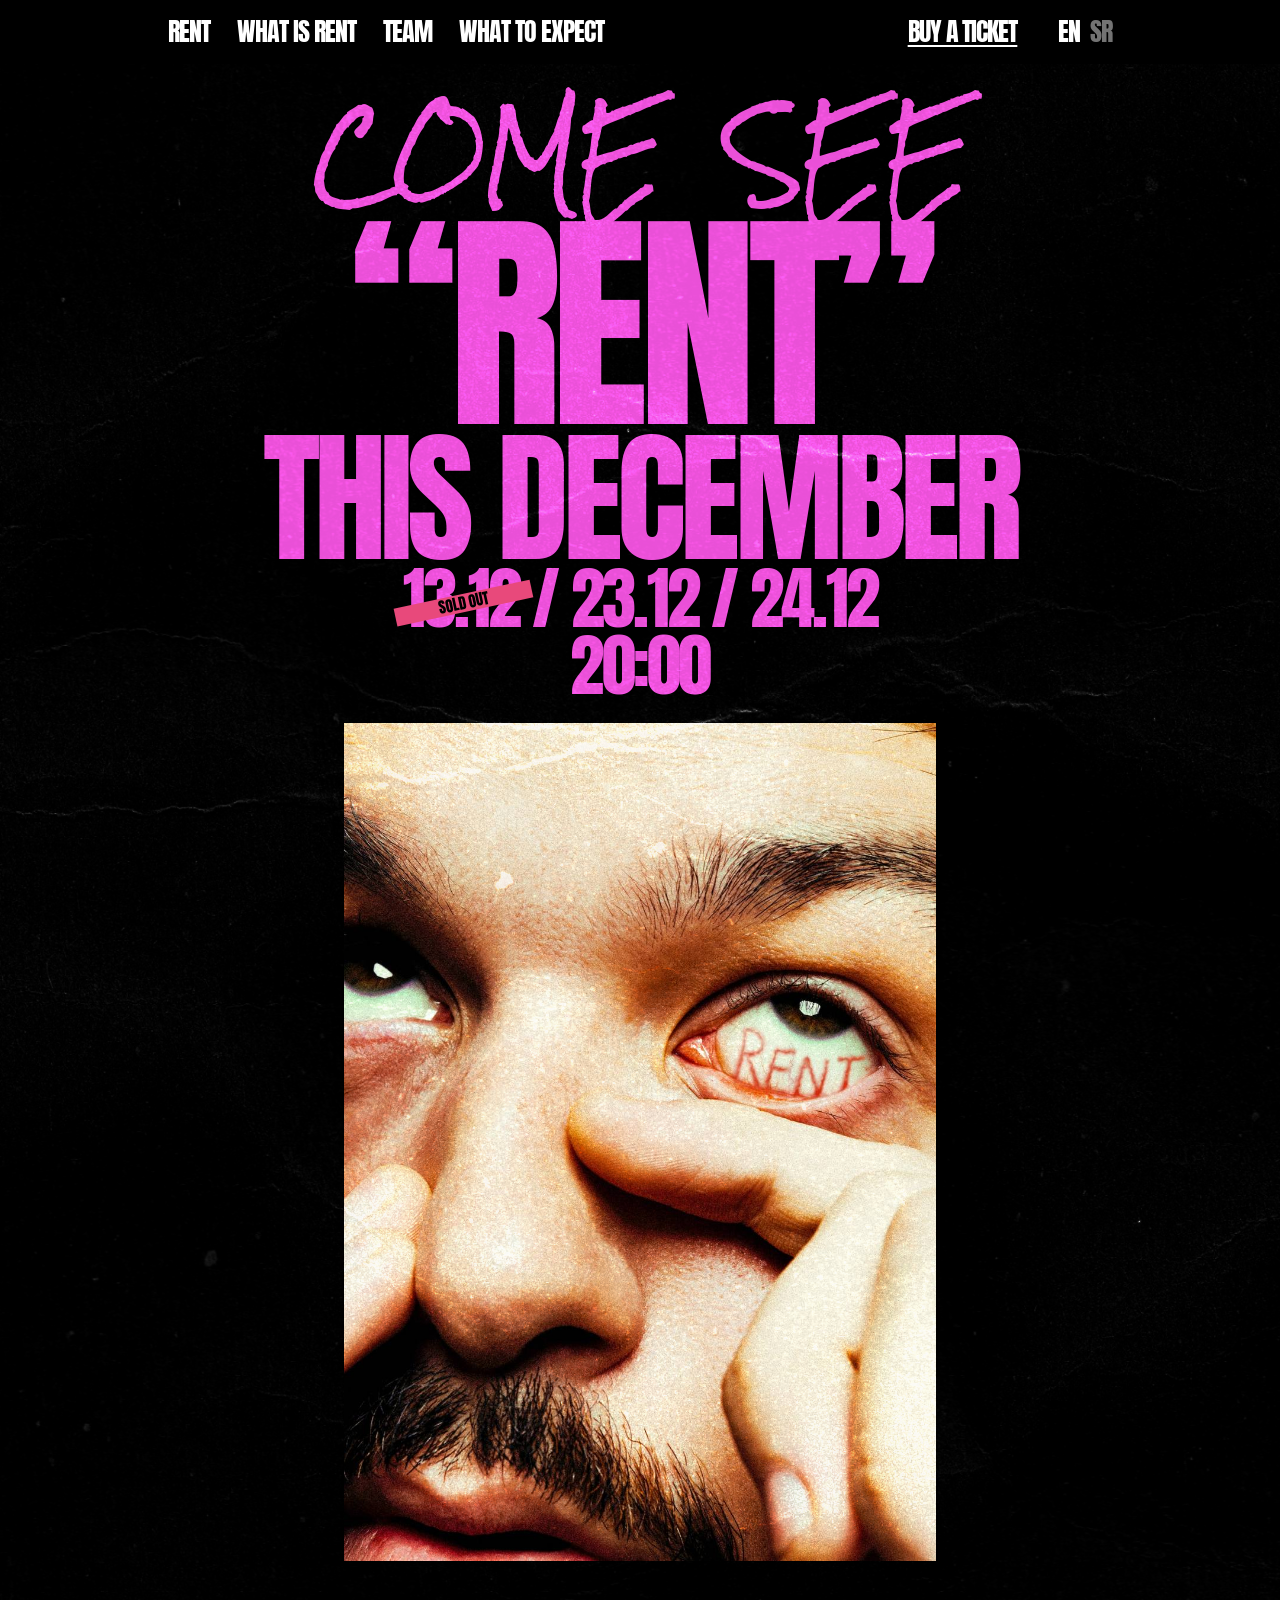
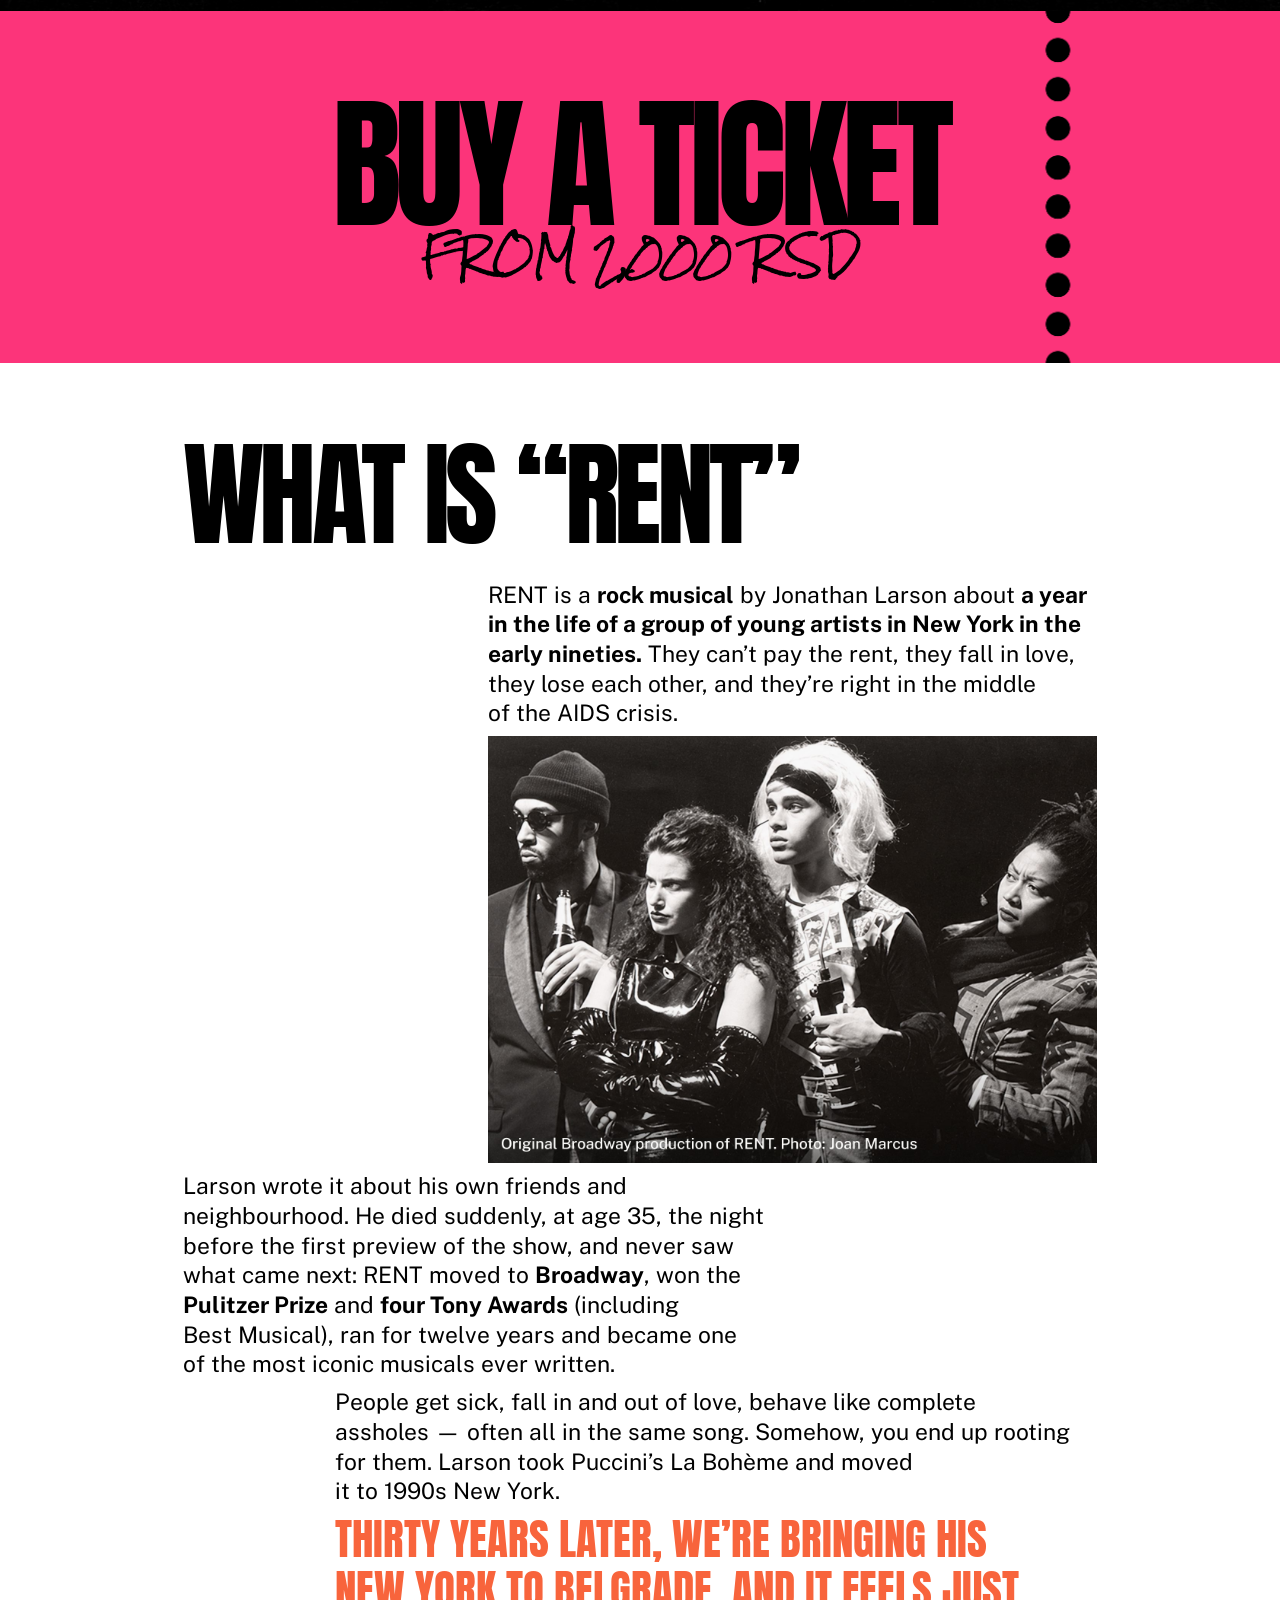
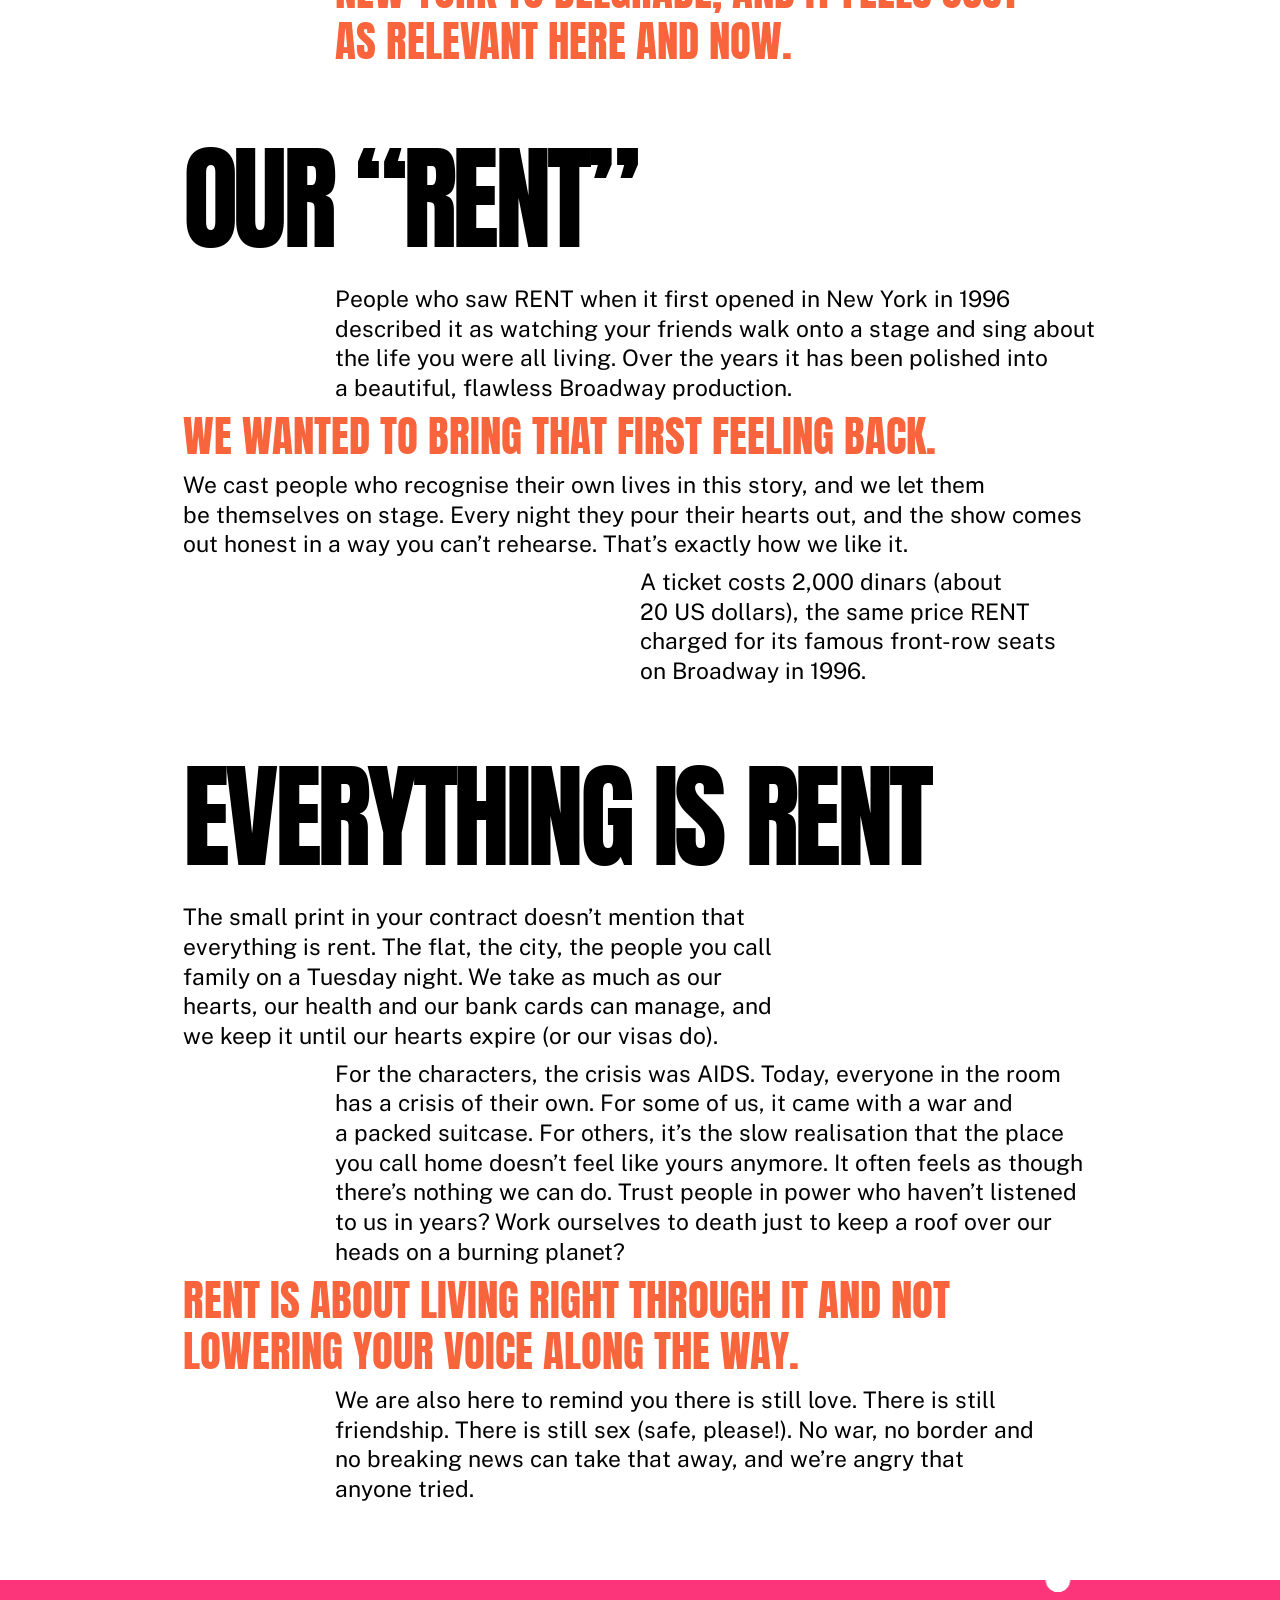
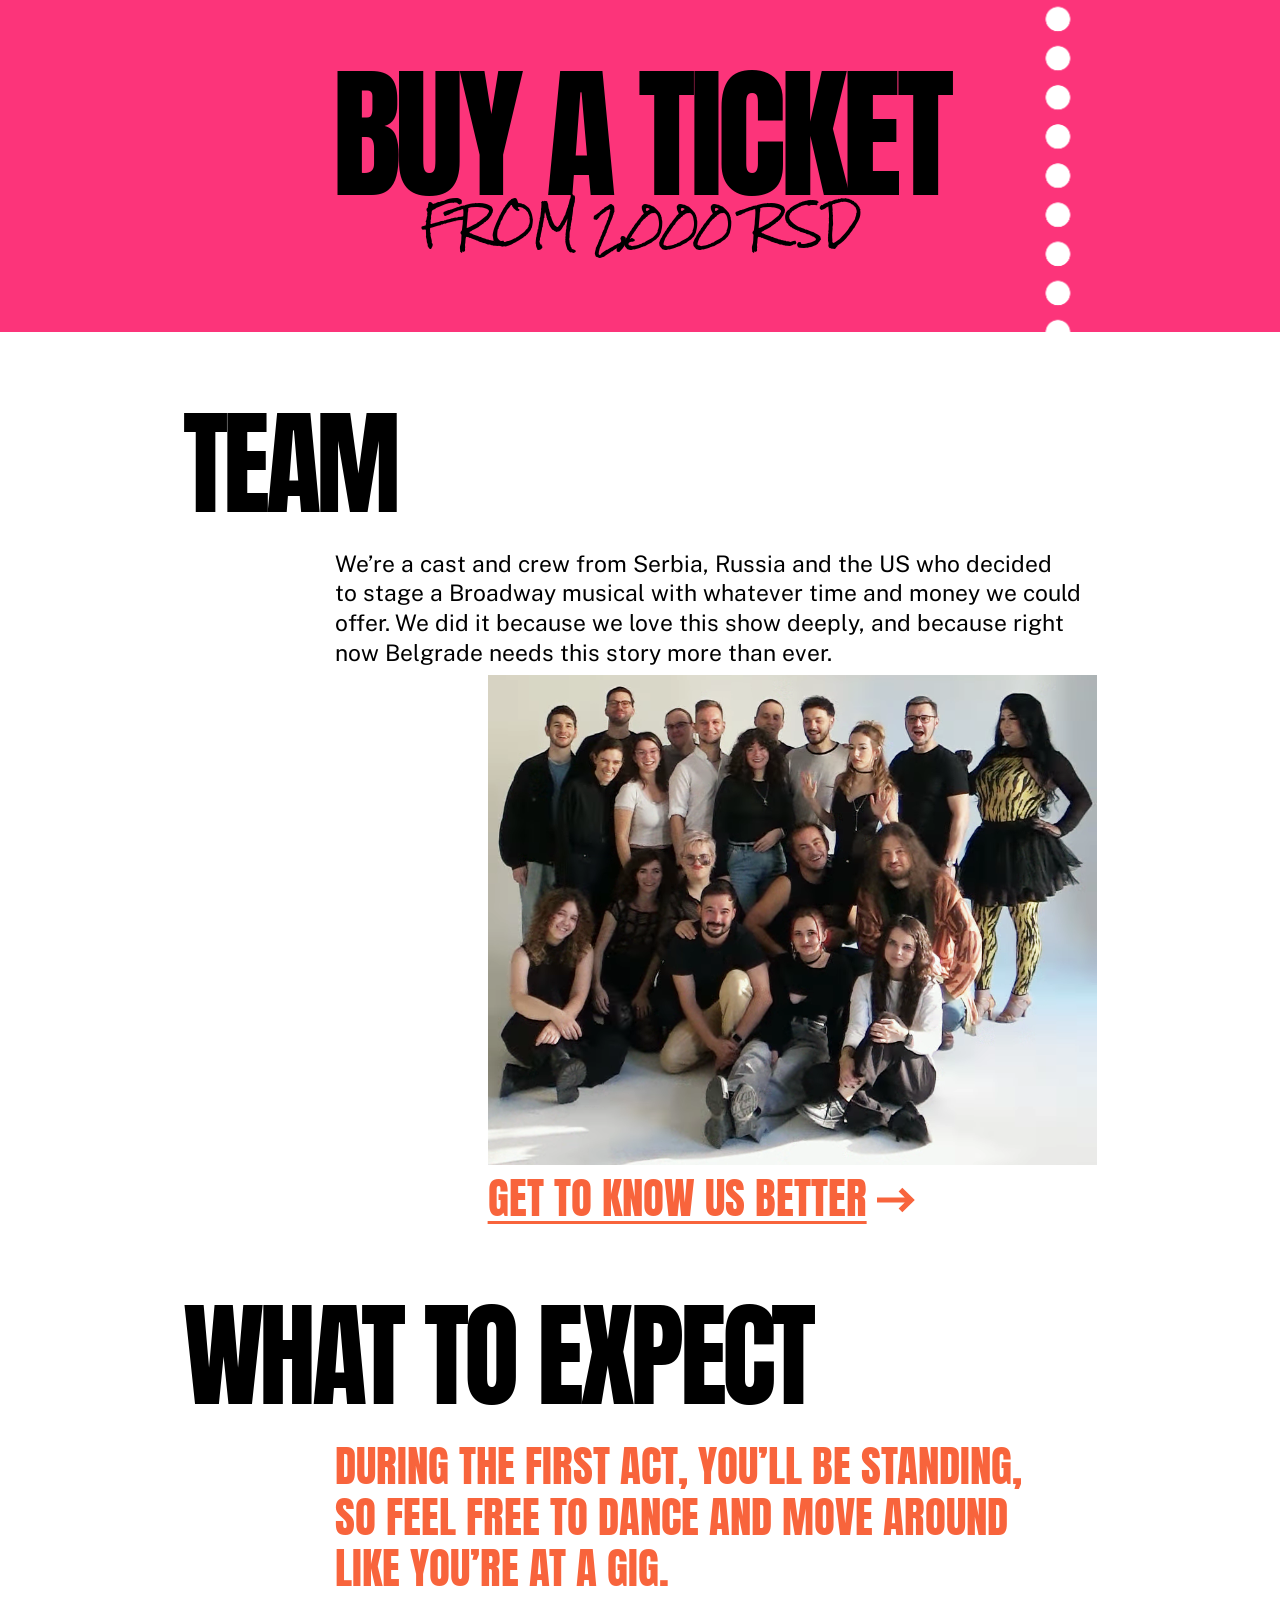
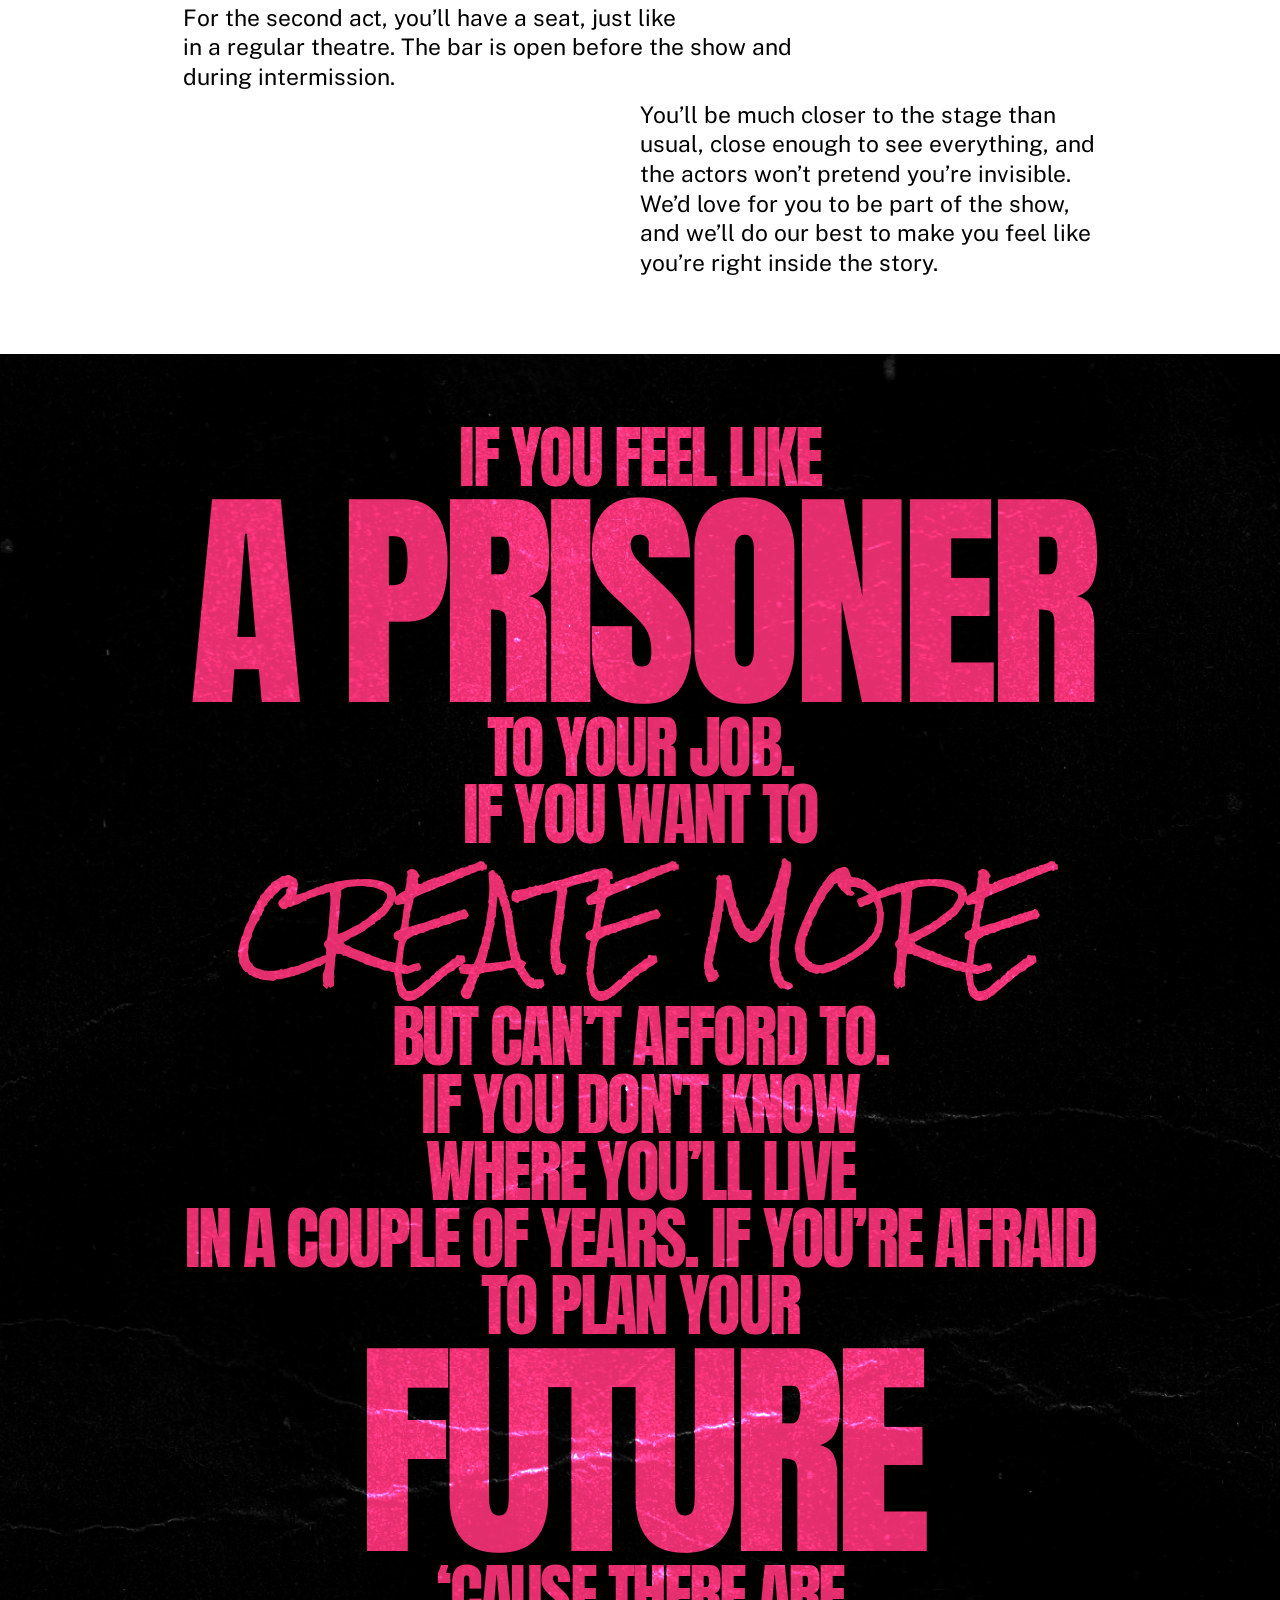
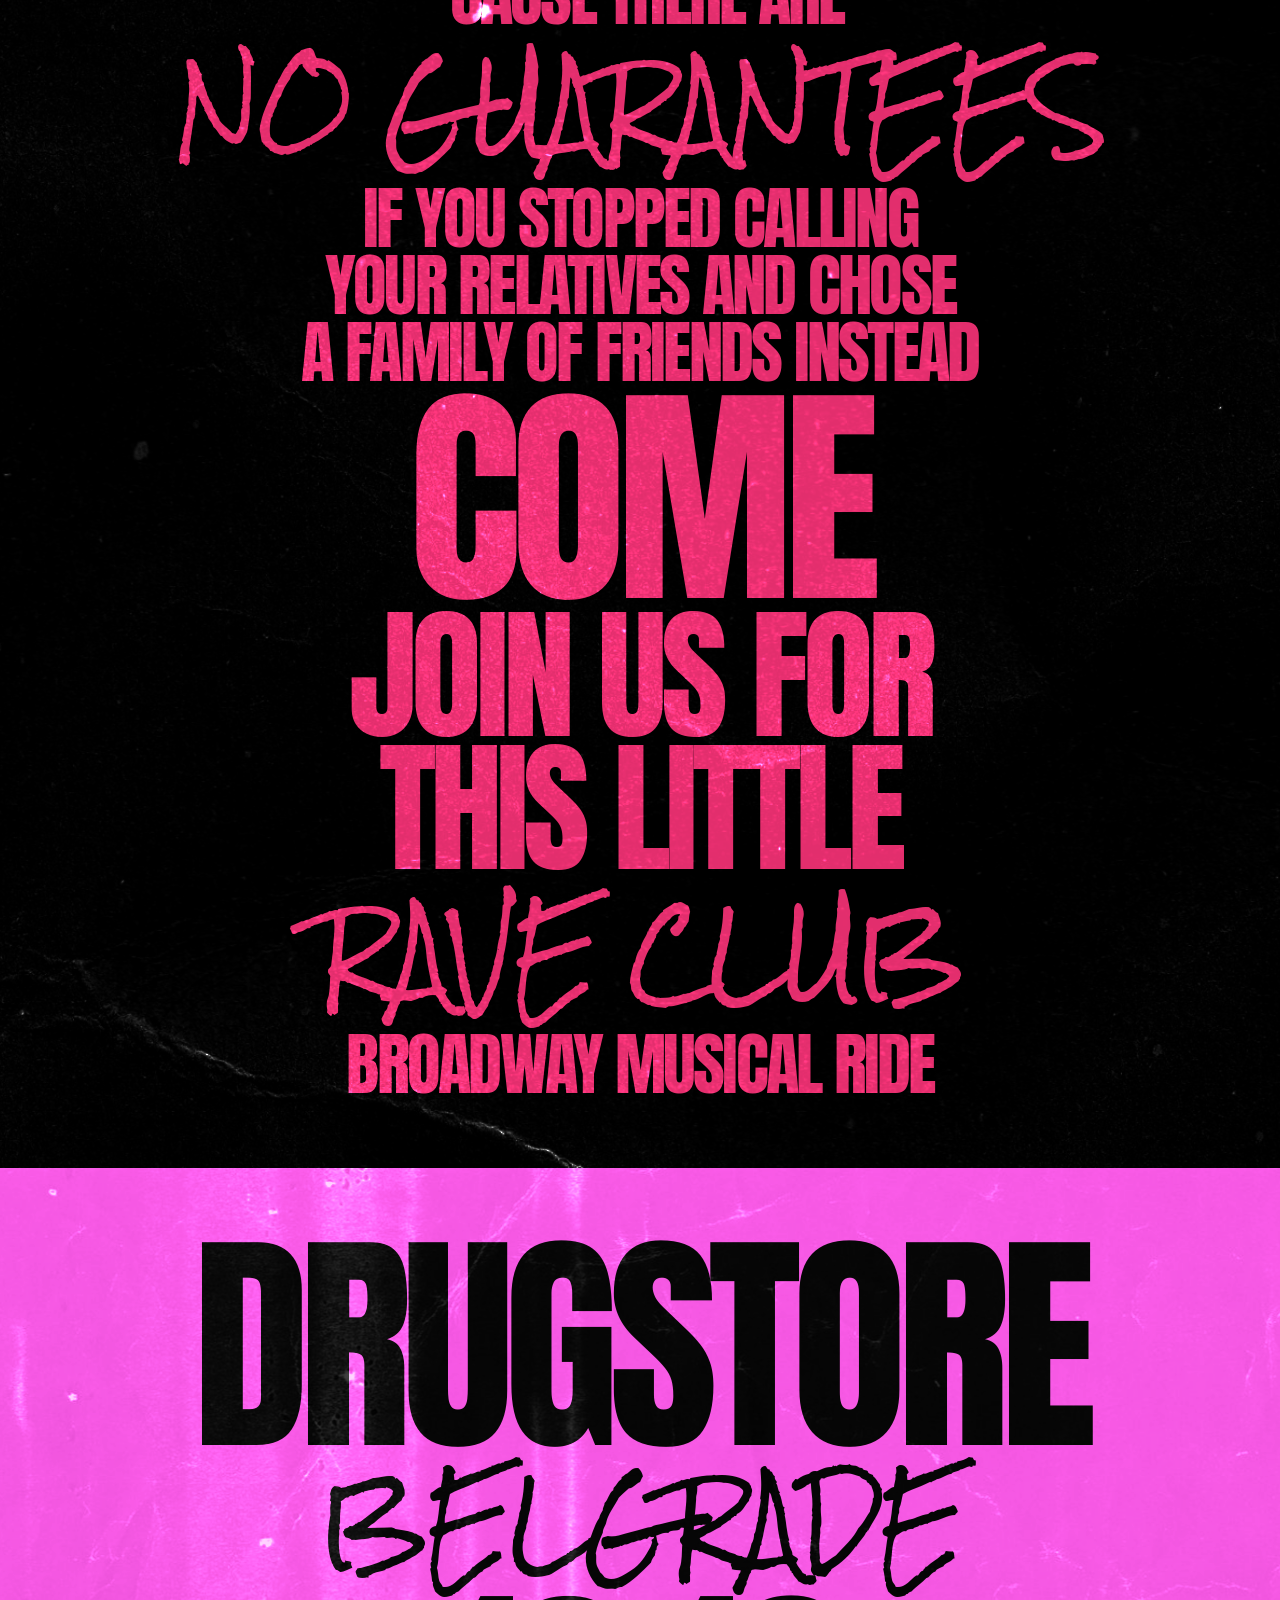
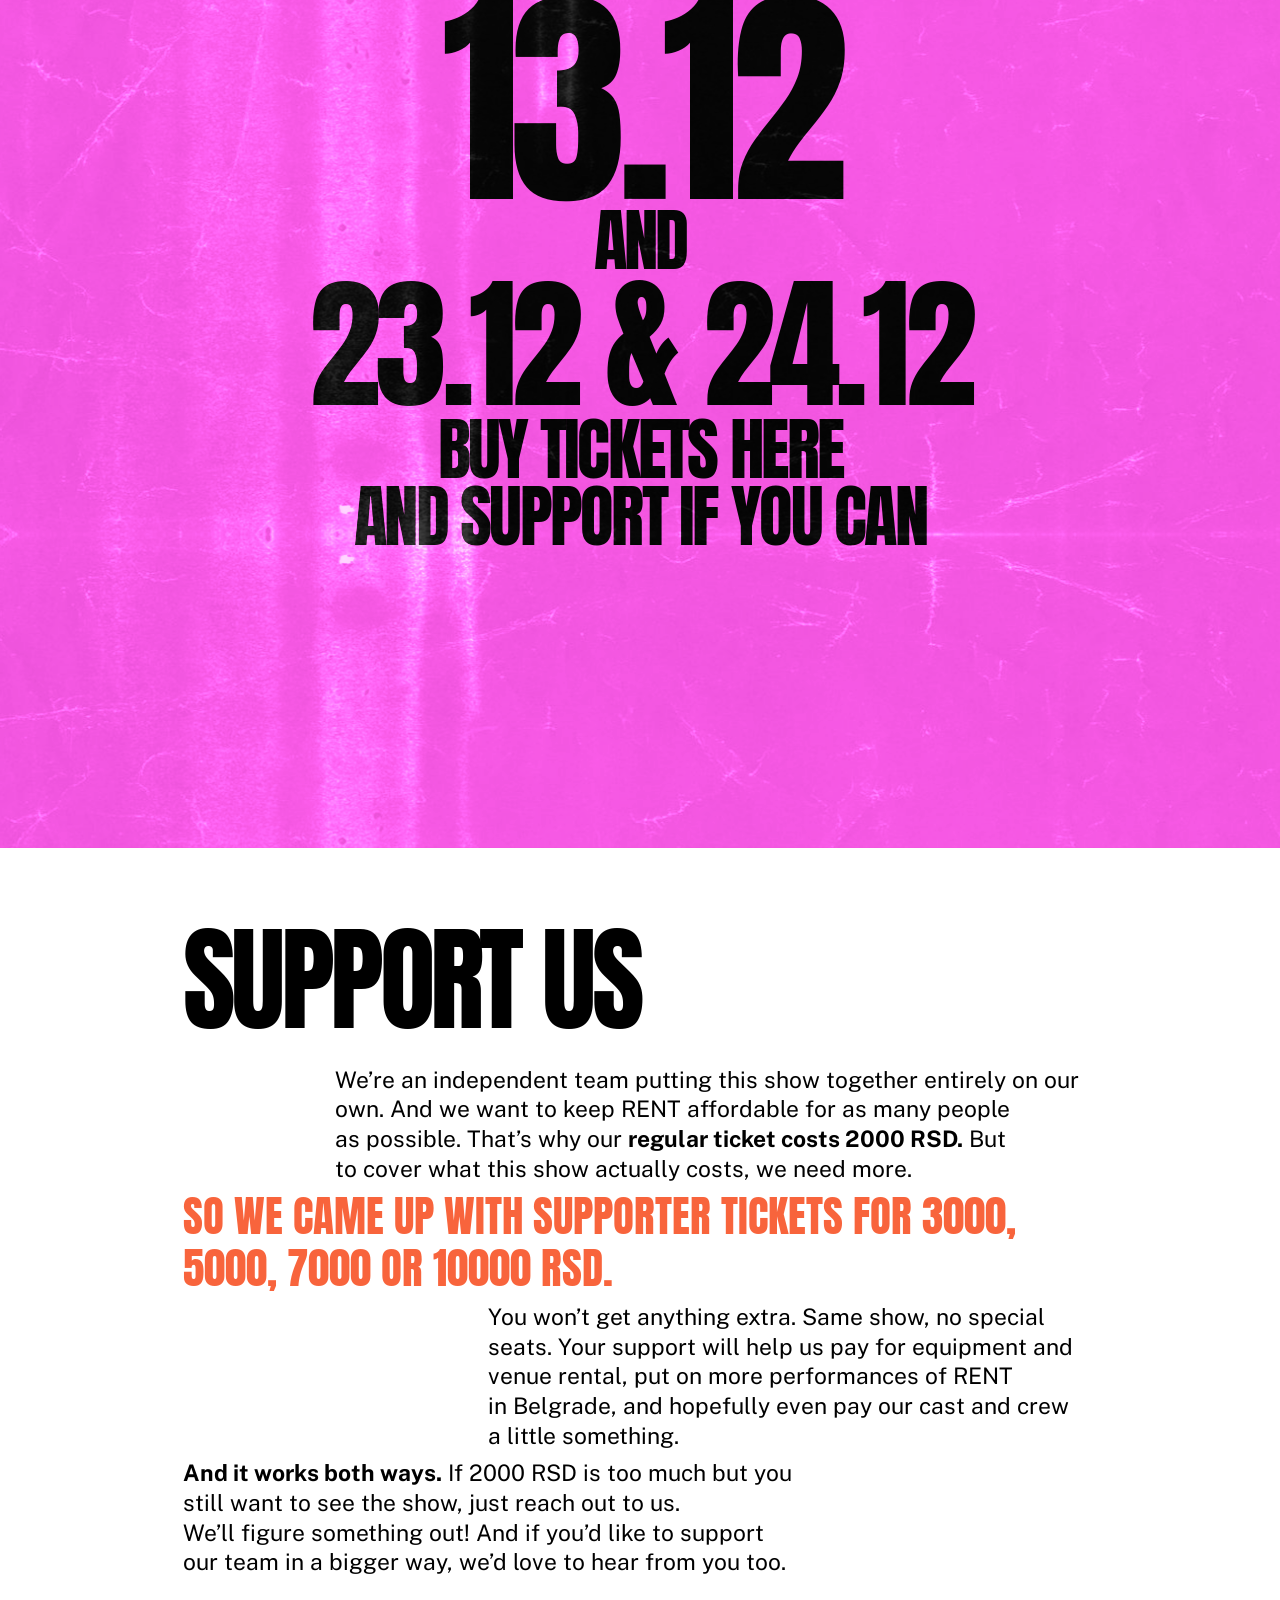
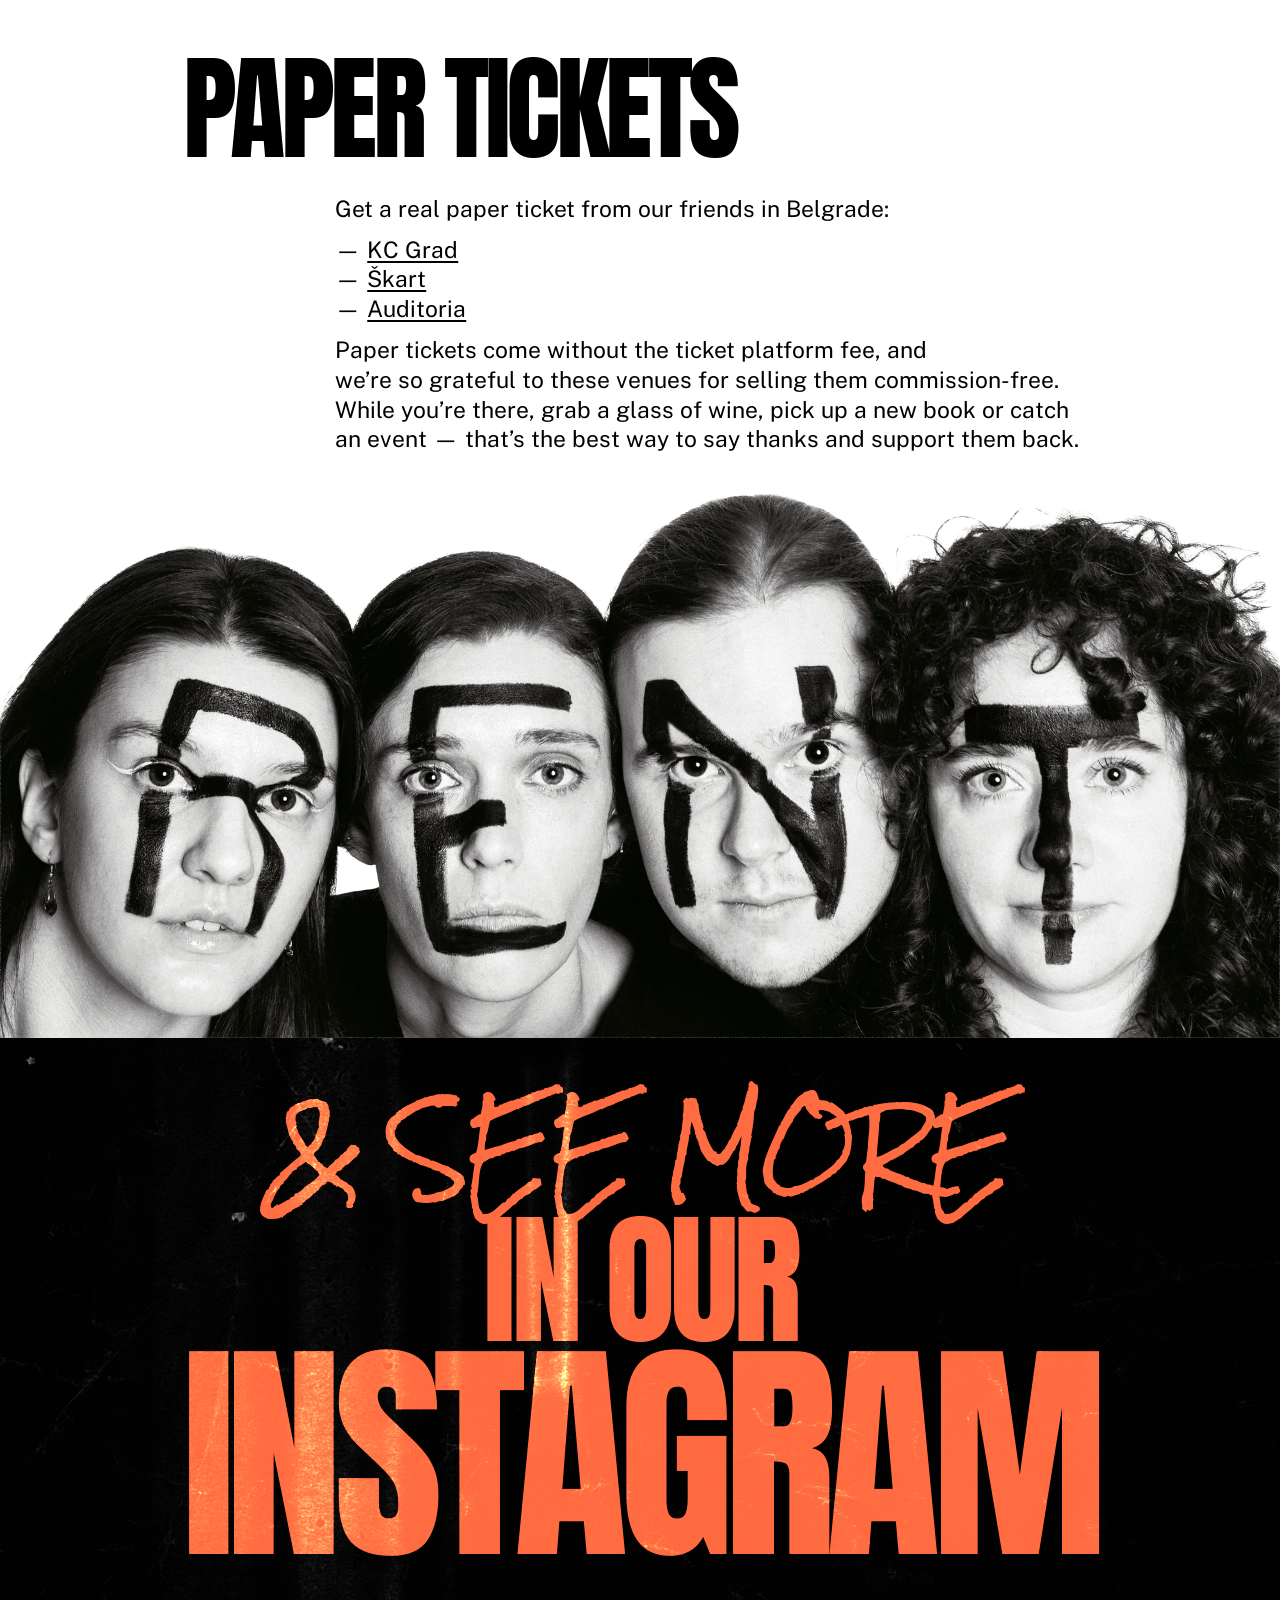
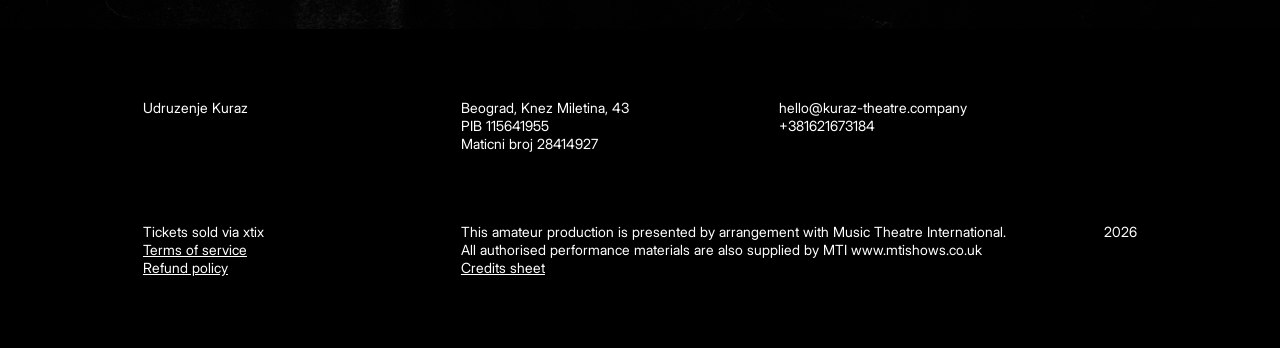
==== index.html @ 972ae9fd "Hero: updated first photo Co-Authored-By: Claude Opus 5.5 <noreply@anthropic.com> Claude-Session: ht" ====
<!doctype html>
<html lang="en">
<head>
<meta charset="utf-8">
<meta name="viewport" content="width=device-width, initial-scale=1, viewport-fit=cover">
<title>RENT MUSICAL BELGRADE</title>
<meta name="description" content="A BROADWAY SHOW AT DRUGSTORE CLUB. FOR THE FIRST TIME IN SERBIA. THIS DECEMBER 13.12 / 23.12 / 24.12. TICKETS FROM 2,000 RSD">
<meta property="og:title" content="RENT MUSICAL BELGRADE">
<meta property="og:description" content="A BROADWAY SHOW AT DRUGSTORE CLUB. FOR THE FIRST TIME IN SERBIA. THIS DECEMBER 13.12 / 23.12 / 24.12. TICKETS FROM 2,000 RSD">
<meta property="og:type" content="website">
<meta property="og:url" content="https://come-see-rent.show/">
<meta property="og:image" content="https://come-see-rent.show/og-preview.jpg">
<meta property="og:image:width" content="1200">
<meta property="og:image:height" content="630">
<meta name="twitter:card" content="summary_large_image">
<link rel="icon" href="favicon.ico" sizes="any">
<link rel="icon" type="image/png" sizes="32x32" href="favicon-32.png">
<link rel="apple-touch-icon" href="apple-touch-icon.png">
<script defer src="https://cloud.umami.is/script.js" data-website-id="f77260aa-2fc8-4497-9ee6-ddd14eaf5aa1"></script>
<link rel="stylesheet" href="fonts.css?v=202611140120">
<link rel="stylesheet" href="style.css?v=202611140120">
</head>
<body>

<!-- ===== HEADER (fixed) ===== -->
<header class="header">
  <a href="#top" class="logo">RENT</a>
  <nav class="header__nav">
    <a href="#top" data-i18n="nav_rent">RENT</a>
    <a href="#about" data-i18n="nav_about">what is rent</a>
    <a href="#team" data-i18n="nav_team">team</a>
    <a href="#expect" data-i18n="nav_expect">what to expect</a>
  </nav>
  <div class="header__right">
    <a href="#tickets" class="header__buy ticket-link" data-i18n="nav_buy">buy a ticket</a>
    <div class="langs">
    <button data-lang="en">EN</button>
    <button data-lang="sr">SR</button>
    </div>
  </div>
  <button class="burger" aria-label="Menu" aria-expanded="false">
    <svg width="28" height="28" viewBox="0 0 28 28" fill="none"><rect x="2" y="6" width="24" height="3" fill="#fff"/><rect x="2" y="12.5" width="24" height="3" fill="#fff"/><rect x="2" y="19" width="24" height="3" fill="#fff"/></svg>
  </button>
</header>

<!-- ===== MOBILE MENU ===== -->
<div class="menu" aria-hidden="true">
  <div class="menu__top">
    <button class="menu__close" aria-label="Close">
      <svg width="28" height="28" viewBox="0 0 28 28" fill="none"><path d="M5 5L23 23M23 5L5 23" stroke="#fff" stroke-width="3"/></svg>
    </button>
  </div>
  <nav class="menu__nav">
    <a href="#top" data-i18n="nav_rent">RENT</a>
    <a href="#about" data-i18n="nav_about">what is rent</a>
    <a href="#team" data-i18n="nav_team">team</a>
    <a href="#expect" data-i18n="nav_expect">what to expect</a>
  </nav>
  <div class="langs menu__langs">
    <button data-lang="en">EN</button>
    <button data-lang="sr">SR</button>
  </div>
  <a href="#tickets" class="cta-bar" data-i18n="cta_buy">BUY A TICKET</a>
</div>

<main>

<!-- ===== HERO (black, EN only) ===== -->
<section class="hero" id="top">
  <span class="sold" aria-label="13.12 sold out">SOLD OUT</span>
  <p class="t rs" style="--d:120;--m:48">COME&nbsp; SEE</p>
  <div>
    <div class="stack">
      <p class="t a lh88" style="--d:310;--m:140">“RENT”</p>
      <p class="t a" style="--d:190;--m:96">THIS DECEMBER</p>
    </div>
    <p class="t a lh98" style="--d:90;--m:50">13.12 / 23.12 / 24.12<br>20:00</p>
  </div>
  <div class="hero__photo hero__slides slides" role="img" aria-label="RENT"><img src="images/home/hero-1.jpg?v=2611140120" alt="" class="is-on"><img src="images/home/hero-3.jpg?v=2611101045" alt=""><img src="images/home/hero-4.jpg?v=2611101045" alt=""><img src="images/home/hero-5.jpg?v=2611101045" alt=""><img src="images/home/hero-11.jpg?v=2611111310" alt=""><img src="images/home/hero-6.jpg?v=2611101045" alt=""><img src="images/home/hero-7.jpg?v=2611101045" alt=""><img src="images/home/hero-8.jpg?v=2611101045" alt=""><img src="images/home/hero-9.jpg?v=2611101045" alt=""><img src="images/home/hero-10.jpg?v=2611101045" alt=""></div>
</section>

<!-- ===== PINK STRIP (EN only, desktop) ===== -->
<div class="strip-wrap strip-wrap--black">
<a href="#tickets" class="strip">
  <span class="t a up" style="--d:190" data-i18n="strip_buy">buy a ticket</span>
  <span class="t rs up ls2 lh90" style="--d:54" data-i18n="strip_from">FROM 2,000 RSD</span>
</a>
</div>

<!-- ===== ABOUT / OUR / EVERYTHING (new staggered layout) ===== -->
<section class="sx" id="about">
    <h2 class="sx__h t a" style="--d:150;--m:56" data-i18n="about_h">WHAT IS “RENT”</h2>
    <div class="sx__body">
      <p class="sx__p o-l4" data-i18n="dx_ab1">RENT is a rock musical by Jonathan Larson about a year in the life of a group of young artists in New York in the early nineties. They can’t pay the rent, they fall in love, they lose each other, and they’re right in the middle of the AIDS crisis.</p>
      <div class="sx-img o-l4" style="--r:1600/1122"><img src="images/home/original-cast.jpg?v=202611140120" alt="Original RENT cast, 1996"></div>
      <p class="sx__p o-r4" data-i18n="dx_ab2">Larson wrote it about his own friends and neighbourhood. He died suddenly, at age 35, the night before the first preview of the show, and never saw what came next: RENT moved to Broadway, won the Pulitzer Prize and four Tony Awards (including Best Musical), ran for twelve years and became one of the most iconic musicals ever written.</p>
      <p class="sx__p o-l2" data-i18n="dx_ab3">People get sick, fall in and out of love, behave like complete assholes — often all in the same song. Somehow, you end up rooting for them. Larson took Puccini’s La Bohème and moved it to 1990s New York.</p>
      <p class="sx__q o-l2" data-i18n="dx_abq">Thirty years later, we’re bringing his New York to Belgrade, and it feels just as relevant here and now.</p>
    </div>
</section>

<section class="sx">
    <h2 class="sx__h t a" style="--d:150;--m:56" data-i18n="our_h">OUR “RENT”</h2>
    <div class="sx__body">
      <p class="sx__p o-l2" data-i18n="dx_our1">People who saw RENT when it first opened in New York in 1996 described it as watching your friends walk onto a stage and sing about the life you were all living. Over the years it has been polished into a beautiful, flawless Broadway production.</p>
      <p class="sx__q" data-i18n="dx_ourq">We wanted to bring that first feeling back.</p>
      <p class="sx__p" data-i18n="dx_our2">We cast people who recognise their own lives in this story, and we let them be themselves on stage. Every night they pour their hearts out, and the show comes out honest in a way you can’t rehearse. That’s exactly how we like it.</p>
      <p class="sx__p o-l6" data-i18n="dx_our3">A ticket costs 2,000 dinars (about 20 US dollars), the same price RENT charged for its famous front-row seats on Broadway in 1996.</p>
    </div>
</section>

<section class="sx sx--pb">
    <h2 class="sx__h t a" style="--d:150;--m:56" data-i18n="every_h">EVERYTHING IS RENT</h2>
    <div class="sx__body">
      <p class="sx__p o-r4" data-i18n="dx_ev1">The small print in your contract doesn’t mention that everything is rent. The flat, the city, the people you call family on a Tuesday night. We take as much as our hearts, our health and our bank cards can manage, and we keep it until our hearts expire (or our visas do).</p>
      <p class="sx__p o-l2" data-i18n="dx_ev2">For the characters, the crisis was AIDS. Today, everyone in the room has a crisis of their own. For some of us, it came with a war and a packed suitcase. For others, it’s the slow realisation that the place you call home doesn’t feel like yours anymore. It often feels as though there’s nothing we can do. Trust people in power who haven’t listened to us in years? Work ourselves to death just to keep a roof over our heads on a burning planet?</p>
      <p class="sx__q" data-i18n="dx_evq">RENT is about living right through it and not lowering your voice along the way.</p>
      <p class="sx__p o-l2" data-i18n="dx_ev3">We are also here to remind you there is still love. There is still friendship. There is still sex (safe, please!). No war, no border and no breaking news can take that away, and we’re angry that anyone tried.</p>
    </div>
</section>

<div class="strip-wrap strip-wrap--white">
<a href="#tickets" class="strip">
  <span class="t a up" style="--d:190" data-i18n="strip_buy">buy a ticket</span>
  <span class="t rs up ls2 lh90" style="--d:54" data-i18n="strip_from">FROM 2,000 RSD</span>
</a>
</div>

<section class="sx" id="team">
    <h2 class="sx__h t a" style="--d:150;--m:56" data-i18n="team_h">TEAM</h2>
    <div class="sx__body">
      <p class="sx__p o-l2" data-i18n="dx_tm1">We’re a cast and crew from Serbia, Russia and the US who decided to stage a Broadway musical with whatever time and money we could offer. We did it because we love this show deeply, and because right now Belgrade needs this story more than ever.</p>
      <div class="sx-img o-l4" style="--r:1045/840;--op:50% 64%"><video autoplay muted loop playsinline webkit-playsinline preload="auto" poster="images/team-poster.jpg?v=202611140120" aria-label="RENT team"><source src="images/team.mp4?v=202611140120" type="video/mp4"><source src="images/team.webm?v=202611140120" type="video/webm"></video></div>
      <a class="sx__q sx__link o-l4" href="team/" data-i18n="dx_tmlink">get to know us better</a>
    </div>
</section>

<section class="sx sx--pb" id="expect">
    <h2 class="sx__h t a" style="--d:150;--m:56" data-i18n="expect_h">WHAT TO EXPECT</h2>
    <div class="sx__body">
      <p class="sx__q o-l2" data-i18n="dx_exq">During the first act, you’ll be standing, so feel free to dance and move around like you’re at a gig.</p>
      <p class="sx__p o-r4" data-i18n="dx_ex1">For the second act, you’ll have a seat, just like in a regular theatre. The bar is open before the show and during intermission.</p>
      <p class="sx__p o-l6" data-i18n="dx_ex2">You’ll be much closer to the stage than usual, close enough to see everything, and the actors won’t pretend you’re invisible. We’d love for you to be part of the show, and we’ll do our best to make you feel like you’re right inside the story.</p>
    </div>
</section>

<!-- ===== MANIFESTO (black, EN only) ===== -->
<section class="manifesto">
  <div class="stack">
    <p class="t a up lh98" style="--d:90;--m:50">if you feel like</p>
    <p class="t a up" style="--d:310;--m:90">a prisoner</p>
    <p class="t a up lh98" style="--d:90;--m:50">to your job.<br>if you want to</p>
  </div>
  <p class="t rs up lhm141" style="--d:120;--m:70">create more</p>
  <div class="stack">
    <p class="t a up lh98" style="--d:90;--m:50">but can’t afford to.<br>if you don't know<br>where you’ll live<br>in a couple of years. if you’re afraid to plan your</p>
    <p class="t a up" style="--d:310;--m:146">future</p>
    <p class="t a up lh98" style="--d:90;--m:50">‘cause there are</p>
  </div>
  <p class="t rs up lhm131" style="--d:120;--m:43">no guarantees</p>
  <div class="stack">
    <p class="t a up lh98" style="--d:90;--m:50">IF YOU STOPPED CALLING<br class="d"> YOUR RELATIVES AND CHOSE<br class="d"> A FAMILY OF FRIENDS INSTEAD</p>
    <p class="t a up" style="--d:310;--m:146">COME</p>
    <p class="t a up lh92" style="--d:190;--m:50">JOIN US FOR this&nbsp;LITTLE</p>
  </div>
  <p class="t rs up lhm141" style="--d:120;--m:70">RAVE CLUB</p>
  <p class="t a up lh98" style="--d:90;--m:66">BROADWAY MUSICAL RIDE</p>
</section>

<!-- ===== DRUGSTORE (pink, EN only) ===== -->
<section class="drugstore">
  <p class="t a up" style="--d:310;--m:90">DRUGSTORE</p>
  <p class="t rs up" style="--d:120;--m:43">BELGRADE</p>
  <div>
    <p class="t a up" style="--d:310;--m:146">13.12</p>
    <p class="t a up lh98" style="--d:90;--m:66">and</p>
    <p class="t a up lh98" style="--d:190;--m:66">23.12 &amp; 24.12</p>
    <p class="t a up lh98" style="--d:90;--m:40" id="tickets">buy tickets here<br>and support if you can</p>
  </div>

  <div class="tickets__widget">
    <span data-xtix-event-inline="6ad01178f9f14e077beea772" data-xtix-lang="en" data-xtix-meta="true" data-xtix-token="eyJhbGciOiJIUzI1NiIsImlzcyI6Imh1Yi54dGl4LmFpIiwidHlwIjoiSldUIn0.eyJwIjoiNmFjZjcxYjg5ZDViMWM1OWQ1ZWVhNWQzIn0.JNisV-zeA_7YVUEcq9Hm50vH30cGpkWNOwJNLRsiPiE"></span>
  </div>
</section>

<!-- ===== SUPPORT US / PAPER TICKETS ===== -->
<div class="sx-wrap">
<section class="sx">
    <h2 class="sx__h t a up" style="--d:150;--m:56" data-i18n="support_h">support us</h2>
    <div class="sx__body">
      <p class="sx__p o-l2" data-i18n="dx_sp1">We’re an independent team putting this show together entirely on our own. And we want to keep RENT affordable for as many people as possible. That’s why our regular ticket costs 2000 RSD. But to cover what this show actually costs, we need more.</p>
      <p class="sx__q" data-i18n="dx_spq">So we came up with supporter tickets for 3000, 5000, 7000 or 10000 RSD.</p>
      <p class="sx__p o-l4" data-i18n="dx_sp2">You won’t get anything extra. Same show, no special seats. Your support will help us pay for equipment and venue rental, put on more performances of RENT in Belgrade, and hopefully even pay our cast and crew a little something.</p>
      <p class="sx__p o-r4" data-i18n="dx_sp3">And it works both ways. If 2000 RSD is too much but you still want to see the show, just reach out to us. We’ll figure something out! And if you’d like to support our team in a bigger way, we’d love to hear from you too.</p>
    </div>
</section>

<section class="sx sx--pb">
    <h2 class="sx__h t a up" style="--d:150;--m:56" data-i18n="offline_h">paper tickets</h2>
    <div class="sx__body">
      <div class="sx__p o-l2" data-i18n="offline_p"></div>
    </div>
</section>
<img class="faces" src="images/home/rent-faces.webp?v=2611101605" alt="">
</div>

<!-- ===== INSTAGRAM (black, EN only) ===== -->
<section class="insta">
  <span class="t rs up" style="--d:120;--m:43">&amp; see more</span>
  <span class="stack">
    <span class="t a up" style="--d:190;--m:50">in our</span>
    <a class="insta__link t a up lh88" style="--d:310;--m:90" href="https://www.instagram.com/everything.is.rent/" target="_blank" rel="noopener">instagram</a>
  </span>
</section>

</main>

<!-- ===== FOOTER ===== -->
<footer class="footer">
  <div class="footer__row">
    <p>Udruzenje Kuraz</p>
    <p>Beograd, Knez Miletina, 43<br>PIB 115641955<br>Maticni broj 28414927</p>
    <p><a href="mailto:hello@kuraz-theatre.company">hello@kuraz-theatre.company</a><br><a href="tel:+381621673184">+381621673184</a></p>
  </div>
  <div class="footer__row">
    <p><span data-i18n="foot_xtix">Tickets sold via xtix</span><br><a class="u" href="https://xtix.ai/documents/terms-of-service" target="_blank" rel="noopener" data-i18n="foot_terms">Terms of service</a><br><a class="u" href="https://xtix.ai/documents/organizer-refund-policy" target="_blank" rel="noopener" data-i18n="foot_refund">Refund policy</a></p>
    <p class="footer__wide">This amateur production is presented by arrangement with Music Theatre International.<br>All authorised performance materials are also supplied by MTI www.mtishows.co.uk<br><a class="u" href="credits-sheet.pdf" target="_blank" rel="noopener">Credits sheet</a></p>
    <p class="footer__year">2026</p>
  </div>
</footer>

<!-- ===== MOBILE STICKY CTA ===== -->
<a href="#tickets" class="cta-bar cta-bar--fixed" data-i18n="cta_buy">BUY A TICKET</a>

<script src="i18n.js?v=202611140120"></script>
<script src="main.js?v=202611140120"></script>
<script src="https://hub.xtix.ai/static/scripts/widget/xtixwidget.js"></script>
<script src="fx.js?v=202611140120"></script>
</body>
</html>
---- fonts.css ----
/* Self-hosted fonts */
@font-face {
  font-family: 'Anton';
  font-style: normal;
  font-display: swap;
  font-weight: 400;
  src: url(fonts/anton-latin-ext-400-normal.woff2) format('woff2');
  unicode-range: U+0100-02BA,U+02BD-02C5,U+02C7-02CC,U+02CE-02D7,U+02DD-02FF,U+0304,U+0308,U+0329,U+1D00-1DBF,U+1E00-1E9F,U+1EF2-1EFF,U+2020,U+20A0-20AB,U+20AD-20C0,U+2113,U+2C60-2C7F,U+A720-A7FF;
}
@font-face {
  font-family: 'Anton';
  font-style: normal;
  font-display: swap;
  font-weight: 400;
  src: url(fonts/anton-latin-400-normal.woff2) format('woff2');
  unicode-range: U+0000-00FF,U+0131,U+0152-0153,U+02BB-02BC,U+02C6,U+02DA,U+02DC,U+0304,U+0308,U+0329,U+2000-206F,U+20AC,U+2122,U+2191,U+2193,U+2212,U+2215,U+FEFF,U+FFFD;
}
@font-face {
  font-family: 'Rock Salt';
  font-style: normal;
  font-display: swap;
  font-weight: 400;
  src: url(fonts/rock-salt-latin-400-normal.woff2) format('woff2');
  unicode-range: U+0000-00FF,U+0131,U+0152-0153,U+02BB-02BC,U+02C6,U+02DA,U+02DC,U+0304,U+0308,U+0329,U+2000-206F,U+20AC,U+2122,U+2191,U+2193,U+2212,U+2215,U+FEFF,U+FFFD;
}
@font-face {
  font-family: 'Inter';
  font-style: normal;
  font-display: swap;
  font-weight: 100 900;
  src: url(fonts/inter-latin-ext-opsz-normal.woff2) format('woff2');
  unicode-range: U+0100-02BA,U+02BD-02C5,U+02C7-02CC,U+02CE-02D7,U+02DD-02FF,U+0304,U+0308,U+0329,U+1D00-1DBF,U+1E00-1E9F,U+1EF2-1EFF,U+2020,U+20A0-20AB,U+20AD-20C0,U+2113,U+2C60-2C7F,U+A720-A7FF;
}
@font-face {
  font-family: 'Inter';
  font-style: normal;
  font-display: swap;
  font-weight: 100 900;
  src: url(fonts/inter-latin-opsz-normal.woff2) format('woff2');
  unicode-range: U+0000-00FF,U+0131,U+0152-0153,U+02BB-02BC,U+02C6,U+02DA,U+02DC,U+0304,U+0308,U+0329,U+2000-206F,U+20AC,U+2122,U+2191,U+2193,U+2212,U+2215,U+FEFF,U+FFFD;
}

@font-face {
  font-family: 'Public Sans';
  font-style: normal;
  font-display: swap;
  font-weight: 100 900;
  src: url(fonts/public-sans-latin-ext-wght-normal.woff2) format('woff2-variations');
  unicode-range: U+0100-02BA,U+02BD-02C5,U+02C7-02CC,U+02CE-02D7,U+02DD-02FF,U+0304,U+0308,U+0329,U+1D00-1DBF,U+1E00-1E9F,U+1EF2-1EFF,U+2020,U+20A0-20AB,U+20AD-20C0,U+2113,U+2C60-2C7F,U+A720-A7FF;
}
@font-face {
  font-family: 'Public Sans';
  font-style: normal;
  font-display: swap;
  font-weight: 100 900;
  src: url(fonts/public-sans-latin-wght-normal.woff2) format('woff2-variations');
  unicode-range: U+0000-00FF,U+0131,U+0152-0153,U+02BB-02BC,U+02C6,U+02DA,U+02DC,U+0304,U+0308,U+0329,U+2000-206F,U+20AC,U+2122,U+2191,U+2193,U+2212,U+2215,U+FEFF,U+FFFD;
}
---- style.css ----
/* ===== Colors ===== */
:root {
  --black: #000;
  --white: #fff;
  --pink: #FC347A;        /* ticket strips, manifesto text */
  --pink-hover: #EA3675;  /* hover on all ticket buttons */
  --violet: #E950D7;      /* hero text, Drugstore background */
  --orange: #F8643C;      /* Instagram block */
  --header-h: 75px;
}

* { box-sizing: border-box; margin: 0; padding: 0; }
html { scroll-behavior: smooth; -webkit-text-size-adjust: 100%; background: var(--black); } /* color seen when page bounces on scroll */
body {
  /* solid color (Safari ignores gradients for the bounce area) */
  background: var(--black);
  color: var(--black);
  font-family: "Inter", system-ui, sans-serif;
  font-variation-settings: "opsz" 32; /* Inter Display look */
  padding-top: var(--header-h);
}
a { color: inherit; text-decoration: none; }
button { font: inherit; color: inherit; background: none; border: 0; cursor: pointer; }
img { display: block; max-width: 100%; }
section, [id] { scroll-margin-top: var(--header-h); }

/* ===== Type ===== */
/* --d = size on 1440 desktop, --m = size on 390 mobile (px, unitless) */
.t {
  display: block;
  font-size: min(calc(var(--d) * 1px), calc(var(--d) * 100vw / 1440));
  letter-spacing: -0.04em;
  line-height: 0.91;
}
.a  { font-family: "Anton", sans-serif; font-weight: 400; }
.rs { font-family: "Rock Salt", cursive; font-weight: 400; }
.up { text-transform: uppercase; }
.lh98 { line-height: 0.98; }
.lh92 { line-height: 0.92; }
.lh88 { line-height: 0.88; }
.ls2 { letter-spacing: -0.02em; }

.body { font-size: 20px; line-height: 1.3; max-width: 700px; }
.body p + p { margin-top: 12px; }
.body b { font-weight: 700; }

.stack { display: flex; flex-direction: column; gap: 4px; }

/* ===== Header ===== */
.header {
  position: fixed; inset: 0 0 auto 0; z-index: 50;
  height: var(--header-h);
  background: var(--black); color: var(--white);
  display: flex; align-items: center; justify-content: space-between;
  padding: 0 100px;
  font-family: "Anton", sans-serif; font-size: 30px;
  line-height: 0.91; letter-spacing: -0.04em; text-transform: uppercase;
}
.header__nav { display: flex; gap: 32px; }
.header__right { display: flex; align-items: center; gap: 48px; }
.header__buy { text-decoration: underline; text-underline-offset: 3px; transition: color .15s; }
.header__buy:hover { color: var(--pink-hover); }
.header__nav a:hover { opacity: .7; }
.langs { display: flex; gap: 10px; }
.langs button { opacity: .45; text-transform: uppercase; letter-spacing: -0.04em; }
.langs button.is-active, .langs button:hover { opacity: 1; }
.burger { display: none; }
.logo { display: none; }

/* ===== Mobile menu ===== */
.menu {
  position: fixed; inset: 0; z-index: 60;
  background: var(--black); color: var(--white);
  display: none; flex-direction: column;
  font-family: "Anton", sans-serif; text-transform: uppercase; letter-spacing: -0.04em;
}
.menu.is-open { display: flex; }
.menu__top { height: 60px; padding: 0 16px; display: flex; align-items: center; justify-content: flex-end; }
.menu__langs { padding: 0 16px 24px; gap: 24px; font-size: 48px; line-height: .91; }
.menu__nav { flex: 1; display: flex; flex-direction: column; gap: 20px; padding: 40px 16px; font-size: 48px; line-height: .91; }

/* ===== Ticket bars ===== */
.cta-bar {
  display: flex; align-items: center; justify-content: center;
  height: 64px; background: var(--pink); color: var(--black);
  font-family: "Anton", sans-serif; font-size: 30px; letter-spacing: -0.04em;
  transition: background .15s;
}
.cta-bar:hover { background: var(--pink-hover); }
.cta-bar--fixed { display: none; }

/* ===== Hero ===== */
.hero {
  background: var(--black); color: var(--violet); text-align: center;
  padding: 50px 100px; display: flex; flex-direction: column; gap: 24px;
}

/* ===== Pink strip ===== */
.strip {
  position: relative; overflow: hidden;
  display: flex; flex-direction: column; align-items: center; gap: 8px;
  background: var(--pink); color: var(--black); text-align: center;
  padding: 40px 100px; transition: background .15s;
}
.lh90 { line-height: .9; }
/* white backdrop so the perforation holes of this strip look white */
.strip-wrap--white { background: var(--white); }
/* ticket perforation = real holes (mask), so whatever is behind shows through.
   fx.js sets --step so the first hole is centred on the top edge and the last one on the bottom edge. */
.strip, .cta-bar { --dot: 18px; --gap: 11px; --dot-right: 99px; }
.cta-bar { position: relative; --dot: 12px; --gap: 8px; --dot-right: 28px; }
.cta-bar--fixed { position: fixed; }
.strip, .cta-bar {
  --holes: radial-gradient(circle calc(var(--dot) / 2) at 50% calc(var(--dot) / 2), #000 calc(100% - .6px), transparent 100%)
           calc(100% - var(--dot-right)) calc(var(--dot) / -2) / var(--dot) var(--step, calc(var(--dot) + var(--gap))) repeat-y;
  -webkit-mask: var(--holes), linear-gradient(#000 0 0);
  -webkit-mask-composite: xor;
          mask: var(--holes), linear-gradient(#000 0 0);
          mask-composite: exclude;
}
.strip:hover { background: var(--pink-hover); }

/* ===== Text + photo rows ===== */
.row {
  background: var(--white);
  display: grid; grid-template-columns: 848fr 592fr;
  min-height: min(588px, calc(588 * 100vw / 1440));
}
.row--rev { grid-template-columns: 592fr 848fr; }
.row--rev .row__img { order: -1; }
.row__text {
  display: flex; flex-direction: column; justify-content: center; gap: 32px;
  padding: 60px 48px 60px clamp(24px, 6.94vw, 100px);
}
.row--rev .row__text { padding: 70px clamp(24px, 6.94vw, 100px) 70px 48px; }
.row__img { overflow: hidden; }
.row__img img, .row__img video { display: block; width: 100%; height: 100%; object-fit: cover; }

/* ===== Manifesto ===== */
.manifesto {
  background: var(--black); color: var(--pink); text-align: center;
  padding: 70px 100px; display: flex; flex-direction: column; gap: 36px;
}

/* ===== Drugstore ===== */
.drugstore {
  background: var(--violet); color: var(--black); text-align: center;
  padding: 70px 100px; display: flex; flex-direction: column; gap: 28px;
}

/* ===== Tickets ===== */
.drugstore { padding-bottom: 70px; }
.tickets__widget { width: 100%; max-width: 640px; min-height: 200px; text-align: left; position: relative; z-index: 3 !important; align-self: center; } /* above the paper texture */

/* ===== Support us / Offline tickets ===== */
.info { background: var(--white); display: grid; grid-template-columns: 744fr 696fr; }
.info__col { display: flex; flex-direction: column; gap: 32px; padding: 60px 48px 60px clamp(24px, 6.94vw, 100px); }
.info__col + .info__col { padding: 60px clamp(24px, 6.94vw, 100px) 60px 0; }

/* ===== Instagram ===== */
.insta {
  display: flex; flex-direction: column; gap: 24px;
  background: var(--black); color: var(--orange); text-align: center;
  padding: 70px 100px;
}
.insta__link { align-self: center; transition: color .15s; }
.insta__link:hover { color: #D84F2B; }

/* ===== Footer ===== */
.footer {
  background: var(--black); color: var(--white);
  font-size: 14px; line-height: 1.3;
}
/* two rows, columns aligned across rows (Figma: padding 60 / 70) */
.footer__row {
  display: grid; grid-template-columns: minmax(0, 294px) minmax(0, 294px) 1fr auto; column-gap: 24px;
  padding: 70px 60px;
}
.footer__row + .footer__row { padding-top: 0; }
.footer__wide { grid-column: 2 / 4; }
.footer__year { grid-column: 4; text-align: right; }
.footer a:hover { color: var(--pink); }
.footer .u { text-decoration: underline; }

/* ===== Tablet: tighten paddings ===== */
@media (max-width: 1200px) {
  .header { padding: 0 40px; font-size: 24px; }
  .hero, .strip, .manifesto, .drugstore, .insta { padding-left: 40px; padding-right: 40px; }
  .body { font-size: 18px; }
}

/* ===== Mobile ===== */
@media (max-width: 899px) {
  :root { --header-h: 60px; }
  .t { font-size: min(calc(var(--m) * 100vw / 390), calc(var(--m) * 1.6px)); }
  br.d { display: none; }

  .header { padding: 0 16px; justify-content: space-between; }
  .header__nav, .header__right { display: none; }
  .burger { display: block; height: 28px; }
  .logo { display: block; font-size: 30px; line-height: .91; letter-spacing: -0.04em; }
  .lhm141 { line-height: 1.41; }
  .lhm131 { line-height: 1.31; }

  /* floating ticket, not touching the screen edge (so mobile Safari doesn't stretch its colour under the toolbar) */
  .cta-bar--fixed { display: flex; position: fixed; left: 16px; right: 16px; bottom: calc(16px + env(safe-area-inset-bottom, 0px)); z-index: 40; }
  .menu .cta-bar { margin: 0 16px calc(16px + env(safe-area-inset-bottom, 0px)); }
  .cta-bar { height: 76px; }
  body.menu-open .cta-bar--fixed { display: none; }
  body.menu-open { overflow: hidden; }

  .hero { padding: 40px 16px; gap: 12px; }
  .strip { display: none; }

  .row, .row--rev { grid-template-columns: 1fr; min-height: 0; }
  .row__img { order: -1; height: calc(360 * 100vw / 390); max-height: 560px; }
  .row__img:has(video) { height: auto; max-height: none; aspect-ratio: 1 / 1; } /* show the whole square video */
  .row__text, .row--rev .row__text { padding: 32px 16px 40px; gap: 16px; }
  .body { font-size: 16px; }

  .manifesto { padding: 40px 16px; gap: 12px; }
  .drugstore { padding: 40px 16px; gap: 12px; }
  .info { grid-template-columns: 1fr; }
  .info__col, .info__col + .info__col { padding: 32px 16px 8px; gap: 16px; }
  .info__col + .info__col { padding-bottom: 40px; }
  .insta { padding: 40px 16px; gap: 12px; }

  .footer { padding: 40px 16px 120px; }
  .footer__row { display: flex; flex-direction: column; gap: 16px; padding: 0; }
  .footer__row + .footer__row { margin-top: 16px; }
  .footer__year { text-align: left; }
}

/* =====================================================================
   PAPER TEXTURE on big-word blocks (as in Figma: PAPER3 layers)
   ::before = under the text, ::after = over the text
   ===================================================================== */
.hero, .manifesto, .drugstore, .insta, .ty-hero {
  position: relative; isolation: isolate; overflow: hidden;
}
.hero > *, .manifesto > *, .drugstore > *, .insta > *, .ty-hero > * { position: relative; z-index: 1; }
.hero::before, .hero::after,
.manifesto::before, .manifesto::after,
.drugstore::before, .drugstore::after,
.insta::before, .insta::after,
.ty-hero::before, .ty-hero::after {
  content: ""; position: absolute; inset: -8%;
  background: url(images/paper.jpg) center / cover no-repeat;
  pointer-events: none;
}
/* black blocks: paper 10% under the text + color dodge 100% over it */
.hero::before, .manifesto::before, .insta::before { z-index: 0; opacity: .1; }
.hero::after, .manifesto::after, .insta::after { z-index: 2; mix-blend-mode: color-dodge; }
/* pink blocks: color dodge 40% + linear dodge 30%, both over the text */
.drugstore::before, .ty-hero::before { z-index: 2; mix-blend-mode: color-dodge; opacity: .4; }
.drugstore::after, .ty-hero::after { z-index: 2; mix-blend-mode: plus-lighter; opacity: .3; }

/* =====================================================================
   BIG WORDS: on hover each line turns into an outline (fill wipes away)
   ===================================================================== */
.hero { --c: var(--violet); }
.manifesto { --c: var(--pink); }
.drugstore, .ty-hero { --c: var(--black); }
.insta { --c: var(--orange); }
/* fx.js: per visual line — .ln-o (text, gets a 1.5px inside outline) + .ln-f (fill on top, wipes away) */
@media (hover: hover) and (pointer: fine) {
  .fx .ln { position: relative; }
  .fx .ln.ring .ln-o { filter: url(#ring); }
  /* outline layer only exists while hovered (stays until the fill has slid back over it) */
  .fx .ln .ln-o { opacity: 0; transition: opacity 0s .34s; }
  .fx .ln.on .ln-o { opacity: 1; transition: none; }
  .fx .ln-f {
    position: absolute; left: 0; top: 0;
    padding: .45em .35em;              /* room for swashy glyphs inside the mask */
    white-space: pre; pointer-events: none; color: inherit;
    -webkit-mask-image: linear-gradient(90deg, transparent 44%, #000 60%);
            mask-image: linear-gradient(90deg, transparent 44%, #000 60%);
    -webkit-mask-size: 250% 100%; mask-size: 250% 100%;
    -webkit-mask-repeat: no-repeat; mask-repeat: no-repeat;
    -webkit-mask-position: 100% 0; mask-position: 100% 0;
    transition: -webkit-mask-position .34s cubic-bezier(.33, 0, .2, 1), mask-position .34s cubic-bezier(.33, 0, .2, 1);
  }
  .fx .ln.on .ln-f {
    -webkit-mask-position: 0% 0; mask-position: 0% 0;
    transition: -webkit-mask-position .42s cubic-bezier(.15, .7, .25, 1), mask-position .42s cubic-bezier(.15, .7, .25, 1); /* starts instantly, settles softly */
  }
  .insta__link:hover { color: #D84F2B; }
}

/* =====================================================================
   PHOTOS: slide in when scrolled into view
   desktop — from their side, mobile — from below
   ===================================================================== */
.anim .row__img img, .anim .row__img video {
  transition: clip-path .65s cubic-bezier(.65, 0, .2, 1), transform .85s cubic-bezier(.2, .7, .2, 1);
  transform: scale(1.15);
}
.anim .row .row__img img, .anim .row .row__img video { clip-path: inset(0 0 0 100%); }      /* photo on the right: opens from right */
.anim .row--rev .row__img img, .anim .row--rev .row__img video { clip-path: inset(0 100% 0 0); } /* photo on the left: opens from left */
.anim .row__img.in img, .anim .row__img.in video { clip-path: inset(0 0 0 0); transform: scale(1); }
@media (max-width: 899px) {
  .anim .row .row__img img, .anim .row--rev .row__img img, .anim .row .row__img video, .anim .row--rev .row__img video { clip-path: inset(100% 0 0 0); transform: translateY(40px) scale(1.1); }
  .anim .row .row__img.in img, .anim .row--rev .row__img.in img, .anim .row .row__img.in video, .anim .row--rev .row__img.in video { clip-path: inset(0 0 0 0); transform: none; }
}
@media (prefers-reduced-motion: reduce) {
  .anim .row__img img, .anim .row__img video { clip-path: none !important; transform: none !important; transition: none; }
}

/* manifesto: its own vertical texture; both layers sit over the text (as in Figma) */
.manifesto::before, .manifesto::after { background-image: url(images/paper-v.jpg); inset: 0 -6%; }
.manifesto::before { z-index: 2; }

/* Drugstore + widget: texture size must not depend on block height —
   the widget changes its height while you pick dates/tickets, and "cover" would rescale and jump. */
.drugstore::before, .drugstore::after {
  inset: 0 -4%;
  background-size: 100% auto;
  background-position: center top;
  background-repeat: repeat-y;
}
/* seamless: mirrored tiles, so the repeat never shows a cut */
.drugstore::before, .drugstore::after { background-image: url(images/paper-tall.jpg); }

.body a.u { text-decoration: underline; text-underline-offset: 2px; }
.body a.u:hover { color: var(--pink); }

/* =====================================================================
   TEAM PAGE
   ===================================================================== */
.teampage main { background: var(--white); }
.tsec { display: flex; flex-direction: column; align-items: center; gap: 0; padding: 40px 100px 40px; text-align: center; }
.tsec--first { padding-top: 100px; }
.tsec--last { padding-bottom: 100px; }
.tsec > .t { margin-bottom: 40px; }
.pgrid { display: flex; flex-wrap: wrap; justify-content: center; column-gap: 8px; row-gap: 60px; max-width: calc(4 * 304px + 3 * 8px); }
.pgrid--text { column-gap: 36px; row-gap: 36px; max-width: calc(4 * 283px + 3 * 36px); }
.pcard { width: 304px; margin: 0; display: flex; flex-direction: column; gap: 12px; }
.pgrid--text .pcard { width: 283px; }
.pcard__img { aspect-ratio: 304 / 380; background: #e9e9e9; overflow: hidden; position: relative; }
/* colour photo on hover: wipes in left→right with a soft edge */
.pcard__color {
  position: absolute; inset: 0;
  -webkit-mask-image: linear-gradient(90deg, #000 40%, transparent 60%);
          mask-image: linear-gradient(90deg, #000 40%, transparent 60%);
  -webkit-mask-size: 250% 100%; mask-size: 250% 100%;
  -webkit-mask-repeat: no-repeat; mask-repeat: no-repeat;
  -webkit-mask-position: 100% 0; mask-position: 100% 0;
  transition: -webkit-mask-position .22s cubic-bezier(.33, 0, .2, 1), mask-position .22s cubic-bezier(.33, 0, .2, 1);
}
@media (hover: hover) {
  .pcard:hover .pcard__color {
    -webkit-mask-position: 0% 0; mask-position: 0% 0;
    transition: -webkit-mask-position .28s cubic-bezier(.15, .7, .25, 1), mask-position .28s cubic-bezier(.15, .7, .25, 1);
  }
}
.pcard__img img { width: 100%; height: 100%; object-fit: cover; display: block; color: transparent; font-size: 0; }
.pcard figcaption { display: flex; flex-direction: column; gap: 4px; font-family: "Anton", sans-serif; text-transform: uppercase; line-height: .98; }
.pcard__name { font-size: 42px; letter-spacing: -0.04em; }
.pcard__role { font-size: 24px; letter-spacing: -0.02em; }

/* "learn more" link in the TEAM block on the main page */
.more-link {
  align-self: flex-start;
  font-family: "Anton", sans-serif; font-size: 30px; line-height: .91; letter-spacing: -0.02em;
  text-transform: uppercase; color: var(--pink); text-decoration: none;
  transition: color .15s;
}
.more-link:hover { color: var(--pink-hover); }

@media (max-width: 1200px) { .tsec { padding-left: 40px; padding-right: 40px; } }
@media (max-width: 899px) {
  .tsec { padding: 24px 16px; }
  .tsec--first { padding-top: 40px; }
  .tsec--last { padding-bottom: 120px; }
  .tsec > .t { margin-bottom: 24px; }
  .pgrid { column-gap: 8px; row-gap: 32px; }
  .pcard, .pgrid--text .pcard { width: calc((100vw - 32px - 8px) / 2); }
  .pgrid--text { column-gap: 8px; row-gap: 24px; }
  .pcard { gap: 8px; }
  .pcard__name { font-size: 26px; }
  .pcard__role { font-size: 16px; }
  .more-link { font-size: 24px; }
}

/* Team grid: on desktop always 4 per row — cards shrink instead of wrapping to 3 */
@media (min-width: 900px) {
  .pgrid, .pgrid--text { width: 100%; container-type: inline-size; }
  .pgrid { --cw: min(304px, calc((100cqi - 3 * 8px) / 4)); }
  .pgrid--text { --cw: min(283px, calc((100cqi - 3 * 36px) / 4)); }
  .pcard, .pgrid--text .pcard { width: var(--cw); }
  .pcard__name { font-size: min(42px, calc(var(--cw) * 42 / 304)); }
  .pcard__role { font-size: min(24px, max(14px, calc(var(--cw) * 24 / 304))); }
}

/* xtix widget: on mobile it renders a "buy ticket" button instead of the inline form.
   Restyle it (classes from xtix docs: btn-widget / tc-widget-button): black button, violet text. */
.tickets__widget button,
.tickets__widget .btn-widget,
.tickets__widget .tc-widget-button,
.tickets__widget a[class*="widget"] {
  display: flex !important; align-items: center !important; justify-content: center !important;
  width: 100% !important; height: 76px !important; margin: 0 auto !important; padding: 0 24px !important;
  background: var(--black) !important; background-image: none !important;
  color: var(--violet) !important; text-shadow: none !important;
  font-family: "Anton", sans-serif !important; font-size: 30px !important; font-weight: 400 !important;
  letter-spacing: -0.04em !important; text-transform: uppercase !important; line-height: 1 !important;
  border: 0 !important; border-radius: 0 !important; box-shadow: none !important;
  -webkit-mask: none !important; mask: none !important;
  cursor: pointer !important; transition: color .15s, background .15s !important;
}
.tickets__widget button:hover,
.tickets__widget .btn-widget:hover,
.tickets__widget .tc-widget-button:hover,
.tickets__widget a[class*="widget"]:hover { color: var(--white) !important; }
@media (max-width: 899px) { .tickets__widget { min-height: 0; } }

/* =====================================================================
   DRAFT v2 — layout from Figma "update"
   ===================================================================== */
/* hero: photo under the dates, vertical paper texture */
.hero__photo { display: block; width: min(778px, 54vw); aspect-ratio: 1000 / 1414; object-fit: cover; margin: 0 auto; }
.hero::before, .hero::after { background-image: url(images/paper-v.jpg); }
.hero::after { opacity: .7; }

/* big pink ticket strips */
.strip { padding: clamp(40px, 6.94vw, 100px) 100px; gap: 6px; --dot: 29px; --gap: 18px; --dot-right: min(155px, 10.76vw); }

/* staggered text sections */
.sx { position: relative; z-index: 1; background: var(--white); padding: clamp(48px, 6.94vw, 100px) clamp(24px, 8.33vw, 120px) 0; }
.sx--pb { padding-bottom: clamp(48px, 6.94vw, 100px); }
.sx__h { text-align: left; line-height: .98; margin-bottom: clamp(20px, 2.22vw, 32px); }
.sx__body { display: flex; flex-direction: column; gap: 8px; }
.sx__p { font-family: "Public Sans", "Inter", sans-serif; font-weight: 400; font-size: min(30px, max(18px, 2.083vw)); line-height: 1.3; }
.sx__p p { margin: 0; }
.sx__q { font-family: "Anton", sans-serif; font-weight: 400; text-transform: uppercase; font-size: min(56px, max(26px, 3.89vw)); line-height: 1.2; }
.sx__link { color: var(--pink); transition: color .15s; }
.sx__link:hover { color: var(--pink-hover); }
/* offsets in twelfths of the 1200px column: 200 / 400 / 600 */
.o-l2 { padding-left: 16.667%; }
.o-l4 { padding-left: 33.333%; }
.o-l6 { padding-left: 50%; }
.o-r4 { padding-right: 33.333%; }
.sx-img { overflow: hidden; }
.sx-img img, .sx-img video { display: block; width: 100%; aspect-ratio: var(--r); object-fit: cover; }

/* manifesto photo */
.man__photo { display: block; width: min(370px, 25.7vw); aspect-ratio: 370 / 433; object-fit: cover; margin: 0 auto; position: relative; z-index: 1; }

/* support / paper tickets + faces at the bottom */
.sx-wrap { background: var(--white); position: relative; }
.faces { display: block; width: 100%; height: auto; margin-top: -8.9vw; position: relative; z-index: 0; }

/* photo reveal for new images */
.anim .sx-img img, .anim .sx-img video { clip-path: inset(0 0 0 100%); transform: scale(1.15); transition: clip-path .65s cubic-bezier(.65, 0, .2, 1), transform .85s cubic-bezier(.2, .7, .2, 1); }
.anim .sx-img.in img, .anim .sx-img.in video { clip-path: inset(0 0 0 0); transform: scale(1); }

@media (max-width: 899px) {
  .hero__photo { width: 100%; }
  .sx { padding: 48px 16px 0; }
  .sx--pb { padding-bottom: 48px; }
  .sx__body { gap: 12px; }
  .sx__p { font-size: 17px; }
  .sx__q { font-size: 26px; }
  /* same stagger idea, smaller steps: 200/400/600 → 32/64/96 */
  .o-l2 { padding-left: 32px; }
  .o-l4 { padding-left: 64px; }
  .o-l6 { padding-left: 96px; }
  .o-r4 { padding-right: 64px; }
  .man__photo { width: 56vw; }
  .anim .sx-img img, .anim .sx-img video { clip-path: inset(100% 0 0 0); transform: translateY(40px) scale(1.1); }
  .anim .sx-img.in img, .anim .sx-img.in video { clip-path: inset(0 0 0 0); transform: none; }
}
@media (prefers-reduced-motion: reduce) { .anim .sx-img img { clip-path: none !important; transform: none !important; } }

/* =====================================================================
   DRAFT: side margins like Figma's preview — the whole 1440 layout is shown
   at ~86% width (z = .857), centred; block backgrounds still run edge to edge.
   ===================================================================== */
@media (min-width: 900px) {
  :root { --z: .857; --gut: 7.15vw; --header-h: 64px; }
  /* scale everything that was sized for 1440 */
  .t { font-size: min(calc(var(--d) * var(--z) * 1px), calc(var(--d) * var(--z) * 100vw / 1440)); }
  .sx__p { font-size: min(calc(30px * var(--z)), max(16px, calc(2.083vw * var(--z)))); }
  .sx__q { font-size: min(calc(56px * var(--z)), max(24px, calc(3.89vw * var(--z)))); }
  .header { font-size: calc(30px * var(--z)); padding: 0 calc(var(--gut) + min(100px, 6.94vw) * var(--z)); }
  .header__nav { gap: calc(32px * var(--z)); }
  .header__right { gap: calc(48px * var(--z)); }

  /* side gutters on every block */
  .hero, .manifesto, .drugstore, .insta, .strip {
    padding-left: calc(var(--gut) + min(100px, 6.94vw) * var(--z));
    padding-right: calc(var(--gut) + min(100px, 6.94vw) * var(--z));
  }
  .sx {
    padding-left: calc(var(--gut) + min(120px, 8.33vw) * var(--z));
    padding-right: calc(var(--gut) + min(120px, 8.33vw) * var(--z));
    padding-top: calc(min(100px, 6.94vw) * var(--z));
  }
  .sx--pb { padding-bottom: calc(min(100px, 6.94vw) * var(--z)); }
  .footer__row { padding-left: calc(var(--gut) + 60px * var(--z)); padding-right: calc(var(--gut) + 60px * var(--z)); }

  /* photos and ticket strip details, scaled the same way */
  .hero__photo { width: min(calc(778px * var(--z)), calc(54vw * var(--z))); }
  .man__photo { width: min(calc(370px * var(--z)), calc(25.7vw * var(--z))); }
  .strip { --dot: 25px; --gap: 16px; --dot-right: calc(var(--gut) + min(155px, 10.76vw) * var(--z)); }
  .faces { width: calc(100% - 2 * var(--gut)); margin-left: auto; margin-right: auto; margin-top: calc(-8.9vw * var(--z)); }
}

/* arrow after "get to know us better" (Anton has no arrow glyph → drawn with an SVG mask) */
.sx__link::after {
  content: ""; display: inline-block; width: .9em; height: .62em; margin-left: .25em; vertical-align: .08em;
  background: currentColor;
  -webkit-mask: url("data:image/svg+xml,%3Csvg xmlns='http://www.w3.org/2000/svg' viewBox='0 0 30 20'%3E%3Cpath d='M0 10h26M18 2l8 8-8 8' fill='none' stroke='%23000' stroke-width='4'/%3E%3C/svg%3E") center / contain no-repeat;
          mask: url("data:image/svg+xml,%3Csvg xmlns='http://www.w3.org/2000/svg' viewBox='0 0 30 20'%3E%3Cpath d='M0 10h26M18 2l8 8-8 8' fill='none' stroke='%23000' stroke-width='4'/%3E%3C/svg%3E") center / contain no-repeat;
  transition: transform .15s;
}
.sx__link:hover::after { transform: translateX(4px); }
.sx-img video { object-position: var(--op, 50% 50%); }
/* faces photo: never covered by the white text block above it — whole image visible */
.sx-wrap .sx { background: transparent; }
.faces { z-index: 2; pointer-events: none; }
@media (min-width: 900px) {
  /* faces photo goes edge to edge (no side margins) */
  .faces { width: 100%; margin-left: 0; margin-right: 0; margin-top: calc(-8.9vw * var(--z)); }
}
/* faces photo: no overlap with the text above — it starts after the block's bottom padding */
.faces, .sx-wrap .faces { margin-top: 0 !important; }
/* halve the visible gap between paper tickets text and the faces photo */
.faces, .sx-wrap .faces { margin-top: -24px !important; }
@media (min-width: 900px) {
  .faces, .sx-wrap .faces { margin-top: calc(-0.5 * min(100px, 6.94vw) * var(--z)) !important; }
}
/* no photo reveal animation — photos always visible */
.anim .sx-img img, .anim .sx-img video, .anim .row__img img, .anim .row__img video { clip-path: none !important; transform: none !important; transition: none !important; }
/* quotes + team link in our orange, link underlined */
.sx__q, .sx__link { color: var(--orange); }
.sx__link { text-decoration: underline; text-decoration-thickness: .06em; text-underline-offset: .12em; }
.sx__link:hover { color: #D84F2B; }
/* ticket strip: whole shape grows a little on hover */
.strip-wrap--black { background: var(--black); }
.strip-wrap { position: relative; z-index: 3; transition: transform .25s cubic-bezier(.2, .7, .2, 1); }
@media (hover: hover) and (pointer: fine) { .strip-wrap:hover { transform: scale(1.03); } }
html, body { overflow-x: clip; }

/* hero: fast photo switching */
.slides { position: relative; overflow: hidden; }
.slides img, .sx-img .slides img { position: absolute; inset: 0; width: 100%; height: 100%; aspect-ratio: auto; object-fit: cover; visibility: hidden; }
.slides img.is-on, .sx-img .slides img.is-on { visibility: visible; }

/* SOLD OUT sticker over 13.12 (positioned by main.js) */
.hero { position: relative; }
.sold {
  position: absolute; z-index: 5; left: 0; top: 0; visibility: hidden; pointer-events: none;
  background: #E8497B; color: var(--black); text-align: center; box-sizing: border-box;
  font-family: "Anton", sans-serif; font-weight: 400; text-transform: uppercase; white-space: nowrap;
  transform-origin: center;
}
.sold.is-placed { visibility: visible; }
/* paper tickets: venue list */
.venues { list-style: none; padding: 0; margin: .5em 0; }
.venues li::before { content: "— "; }
.venues a { text-decoration: underline; text-underline-offset: .15em; }
.venues a:hover { color: var(--orange); }
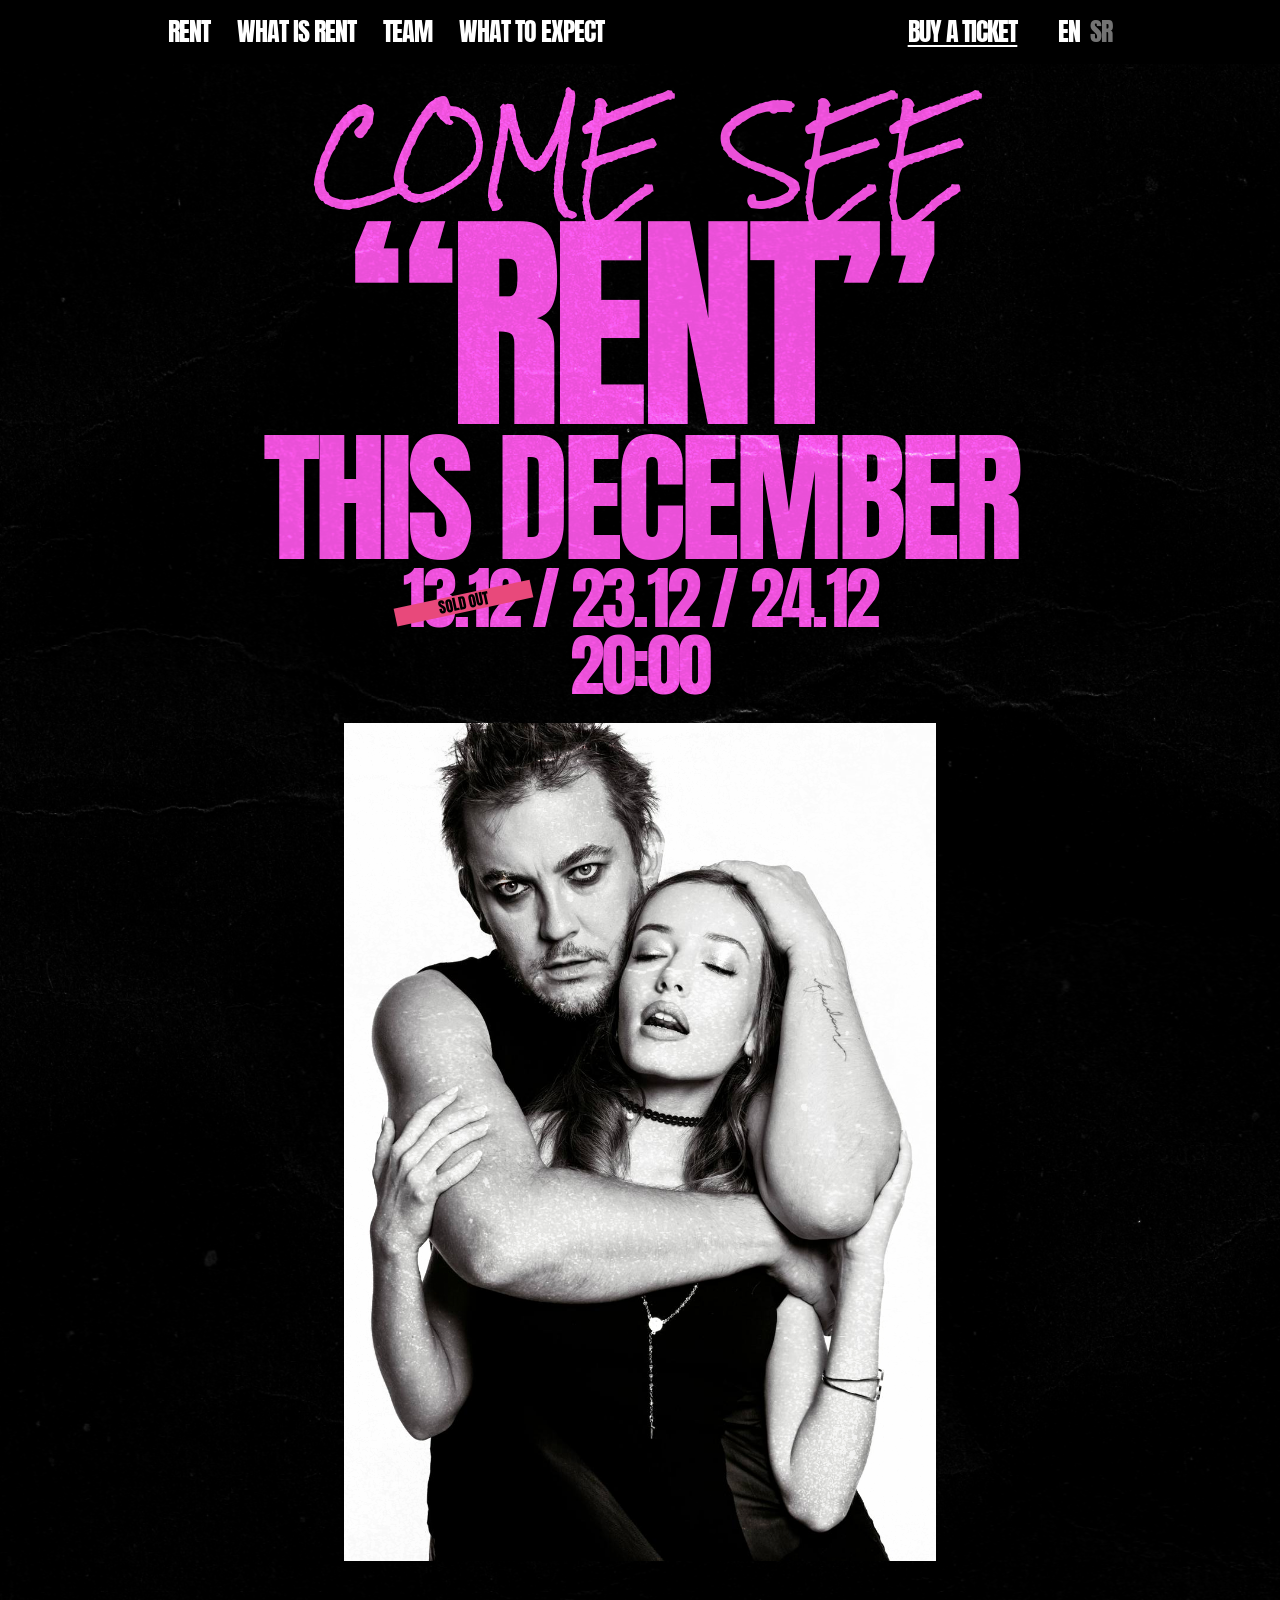
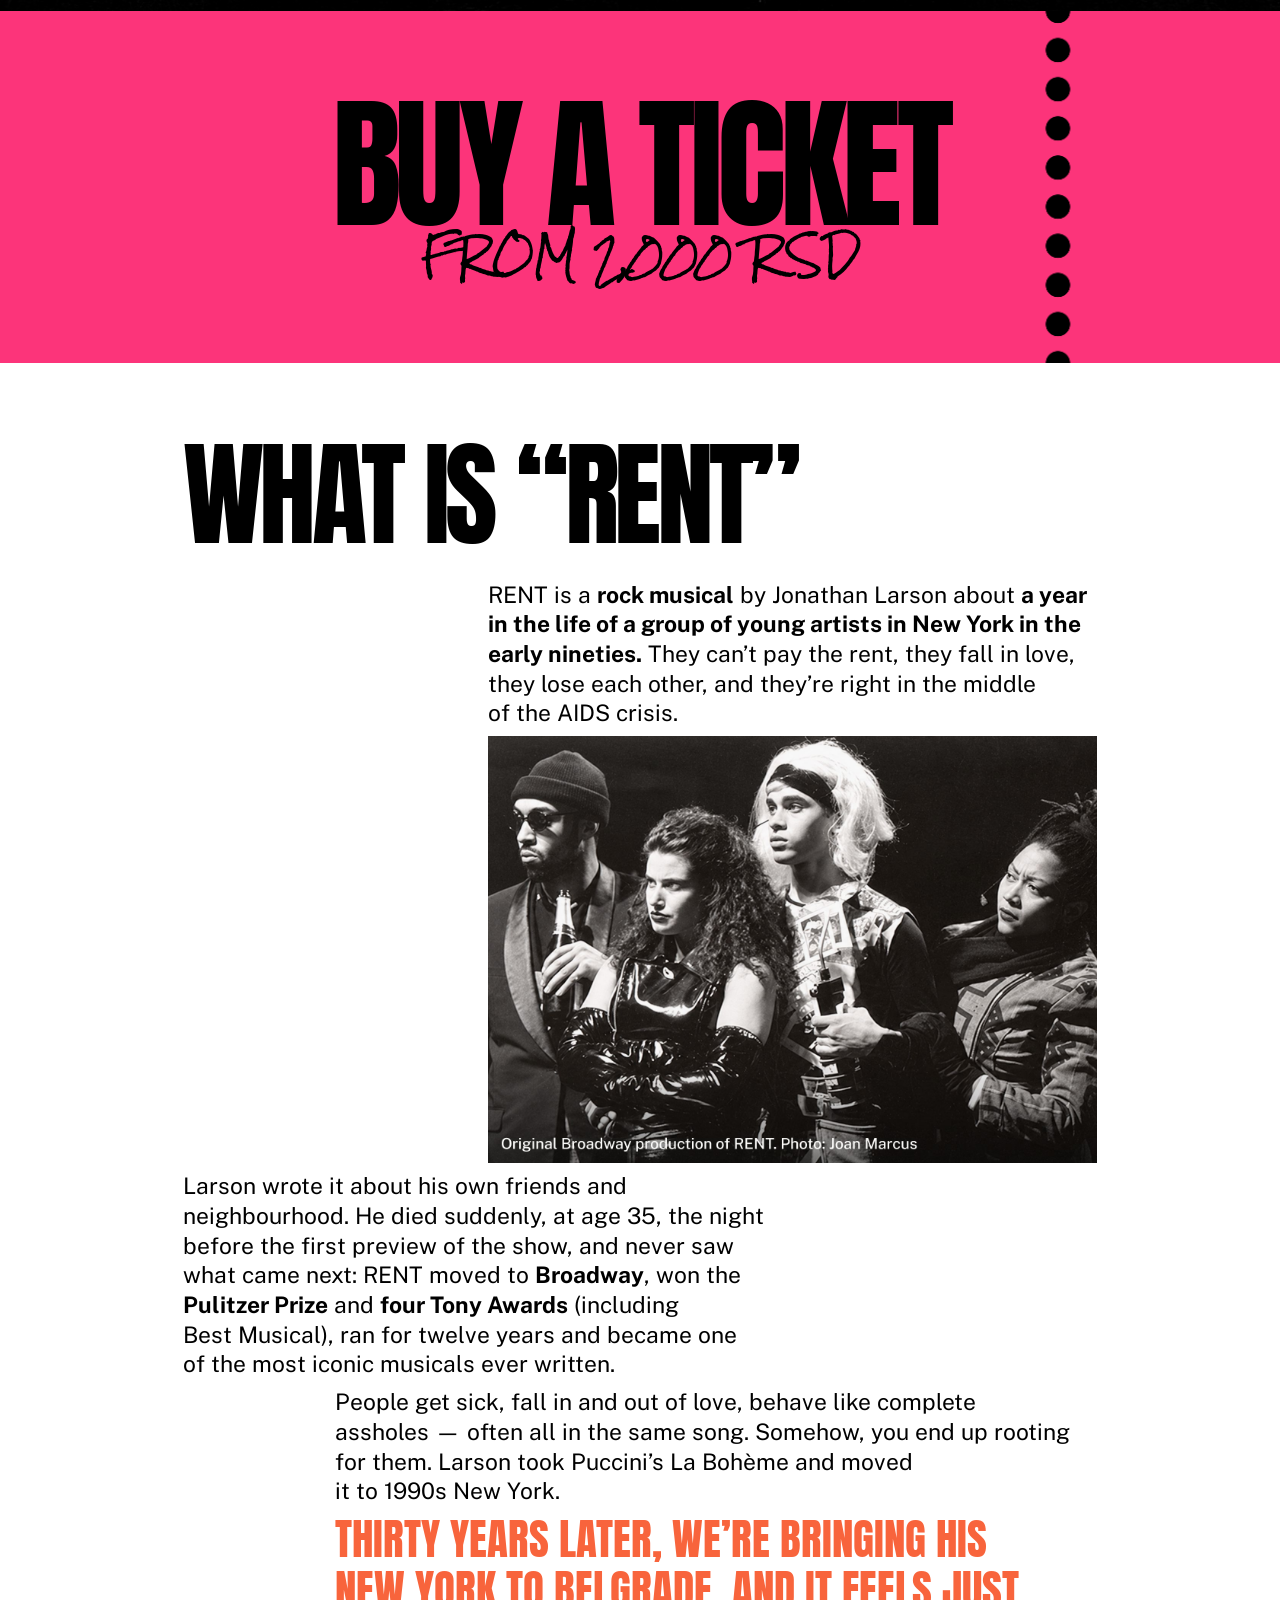
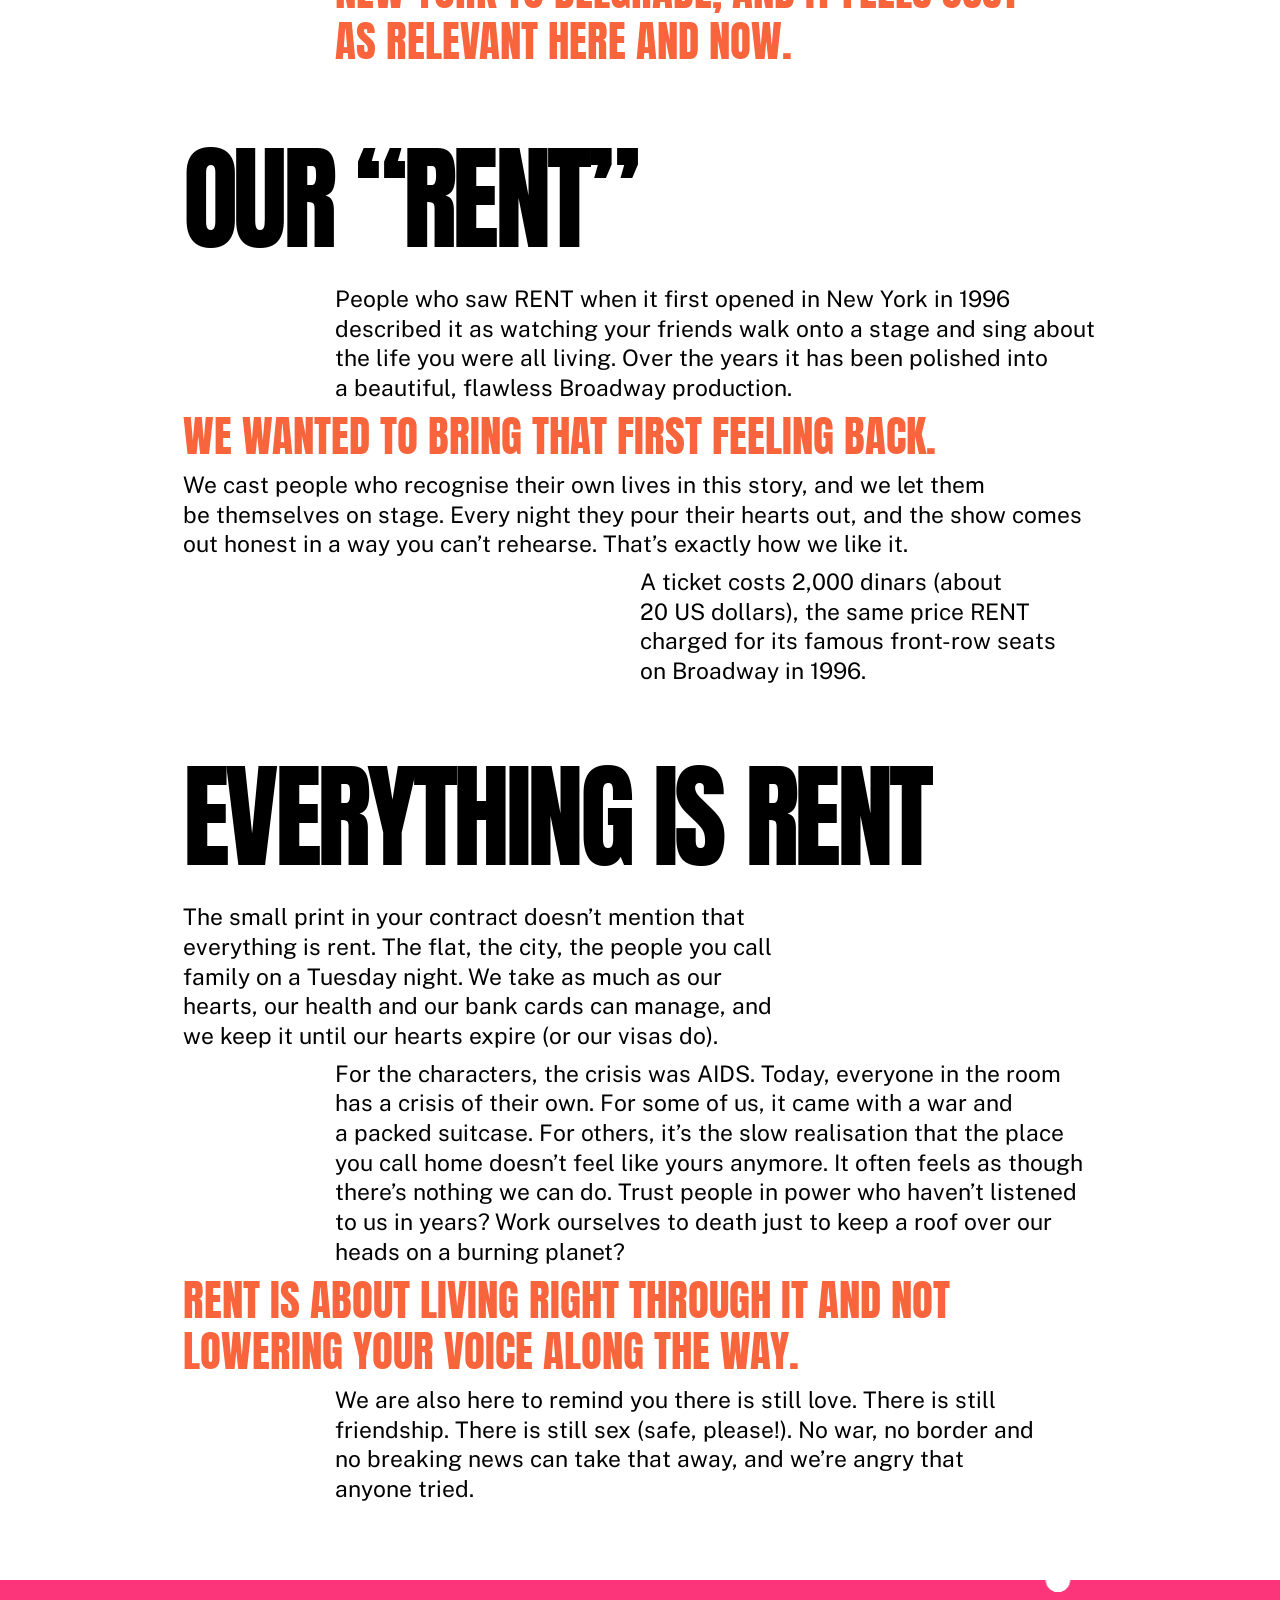
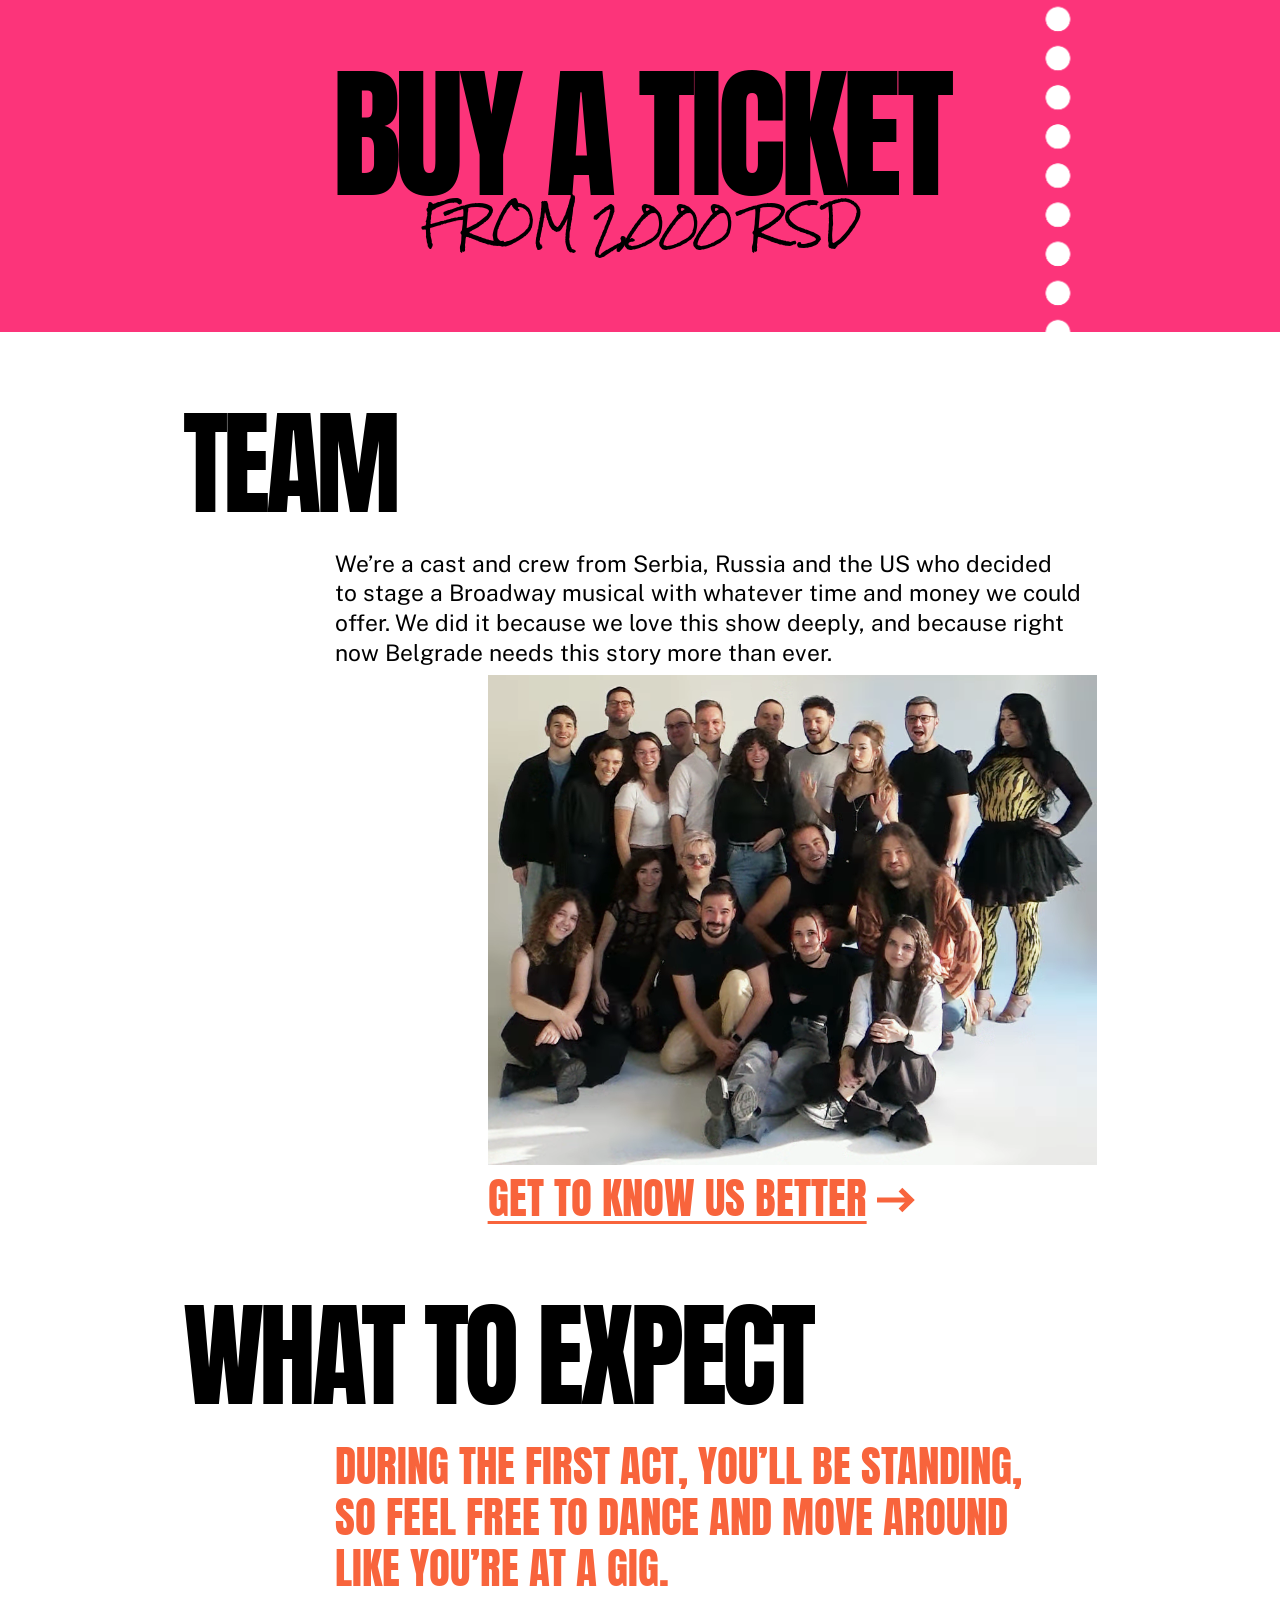
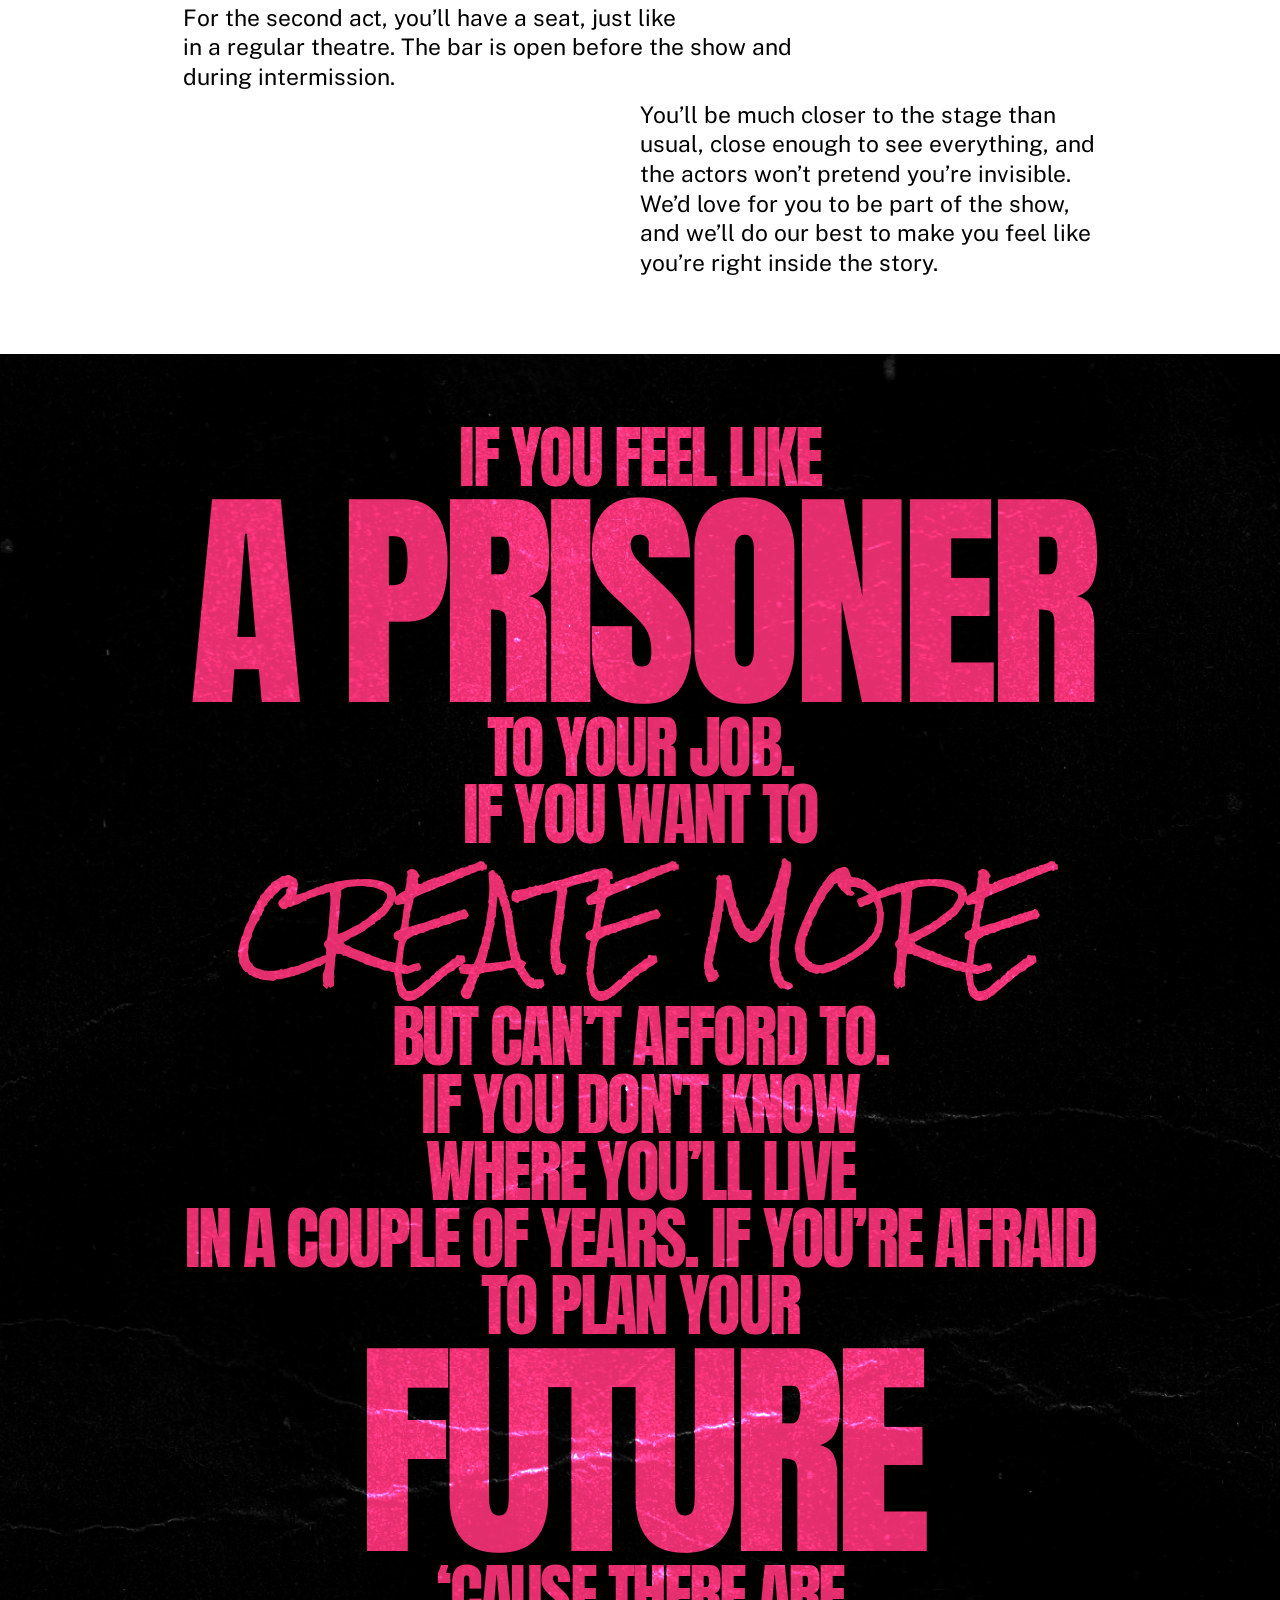
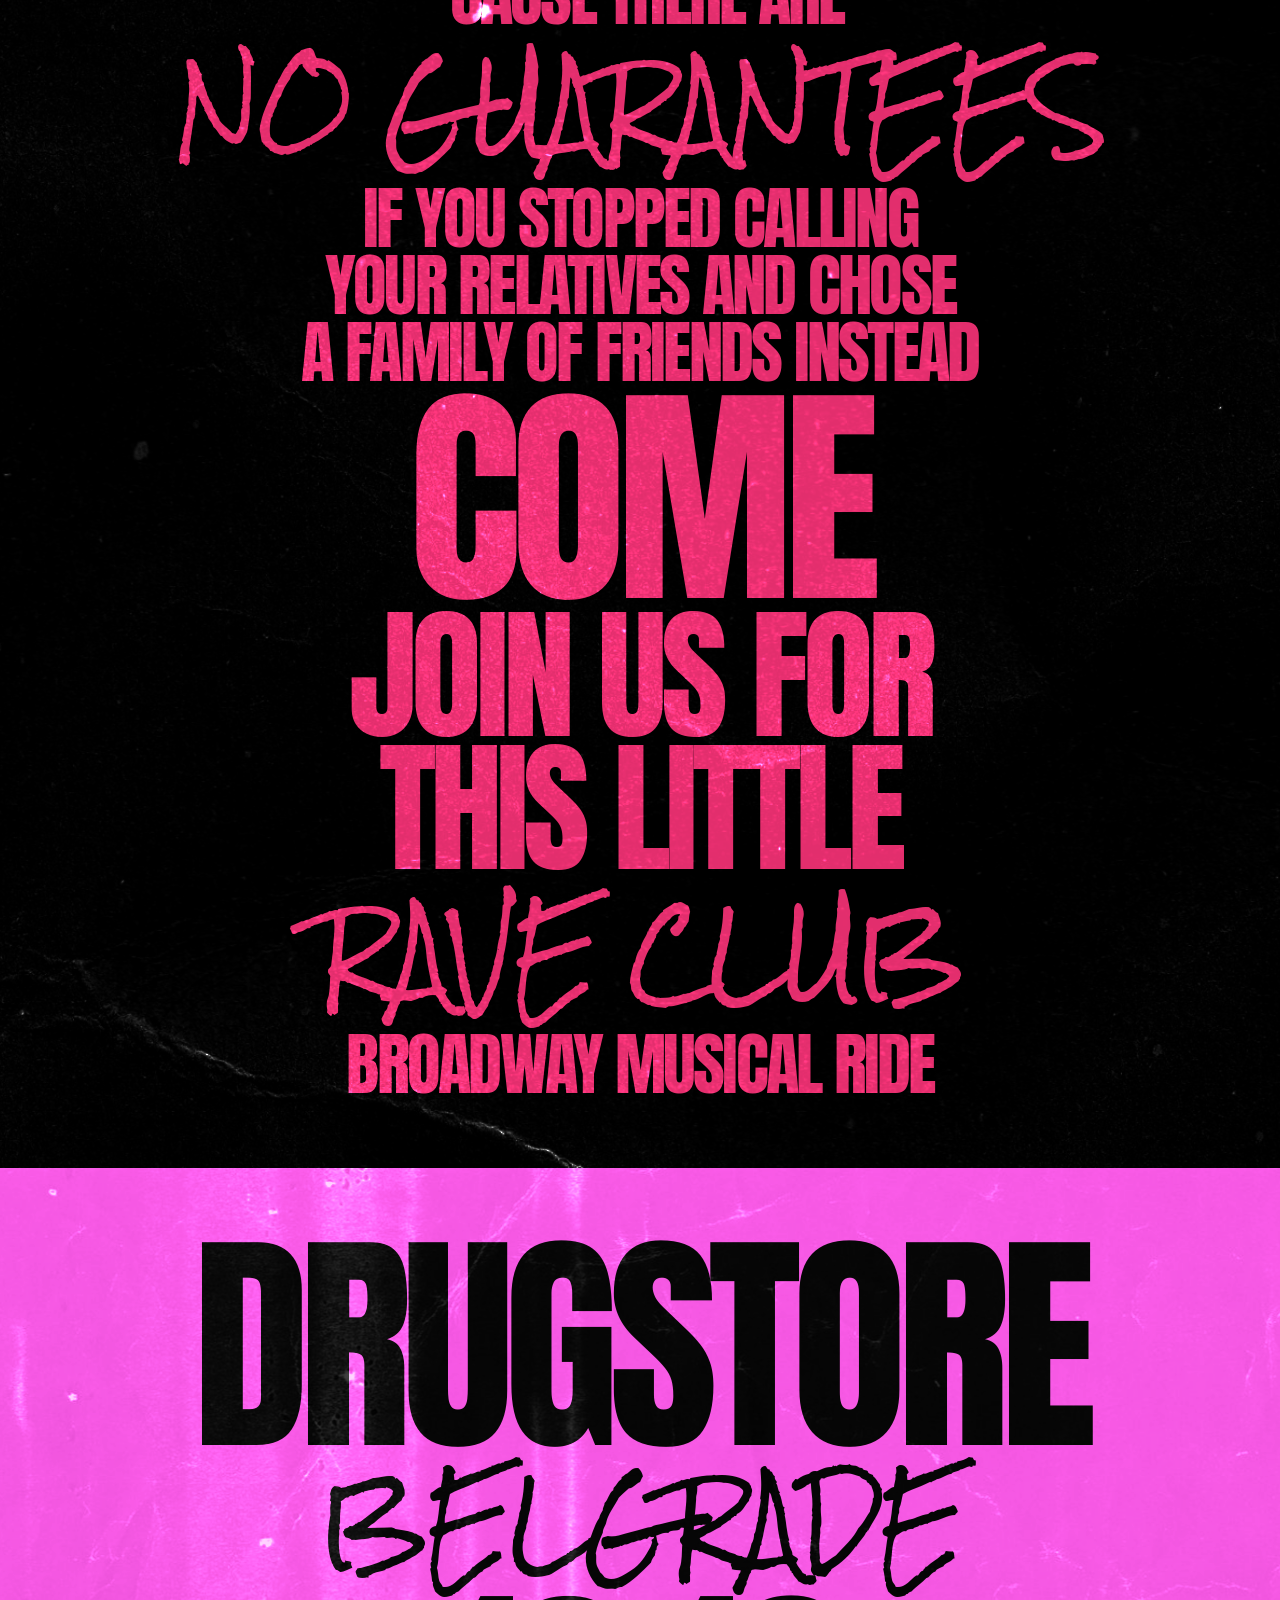
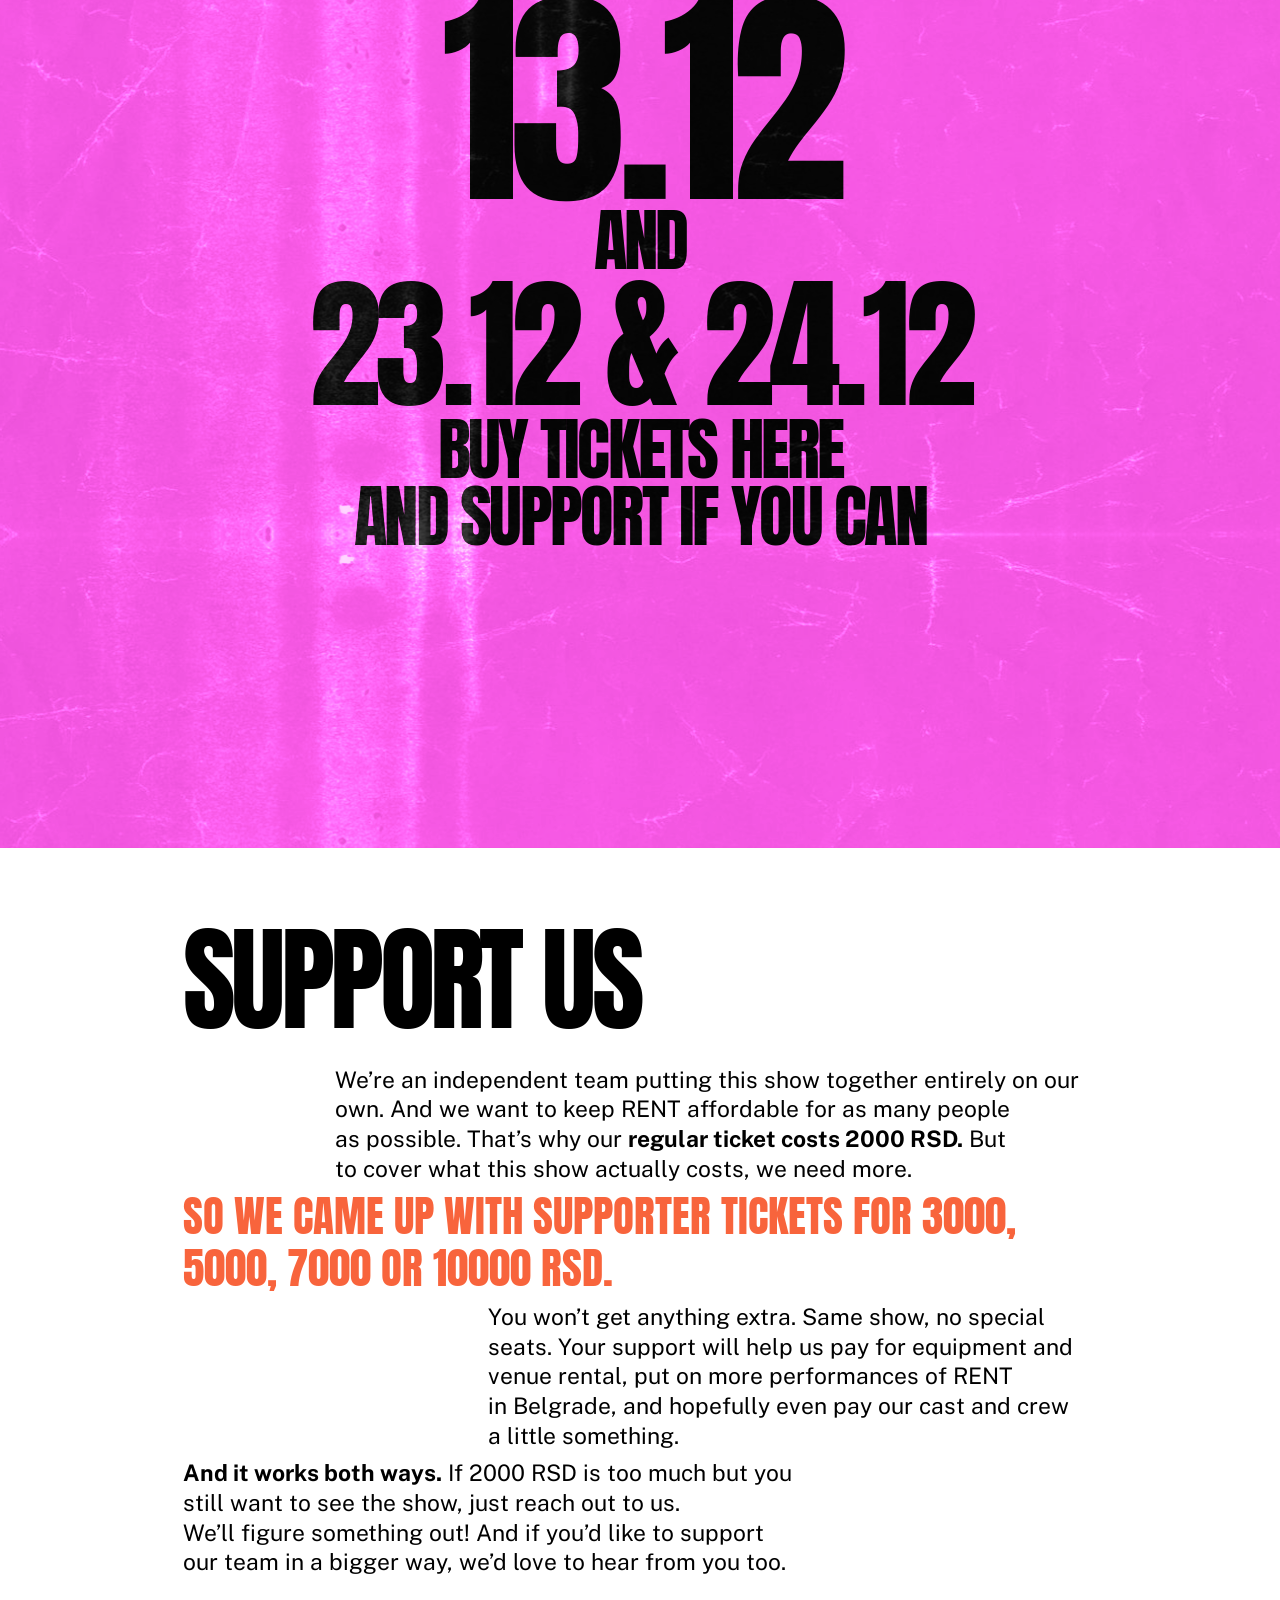
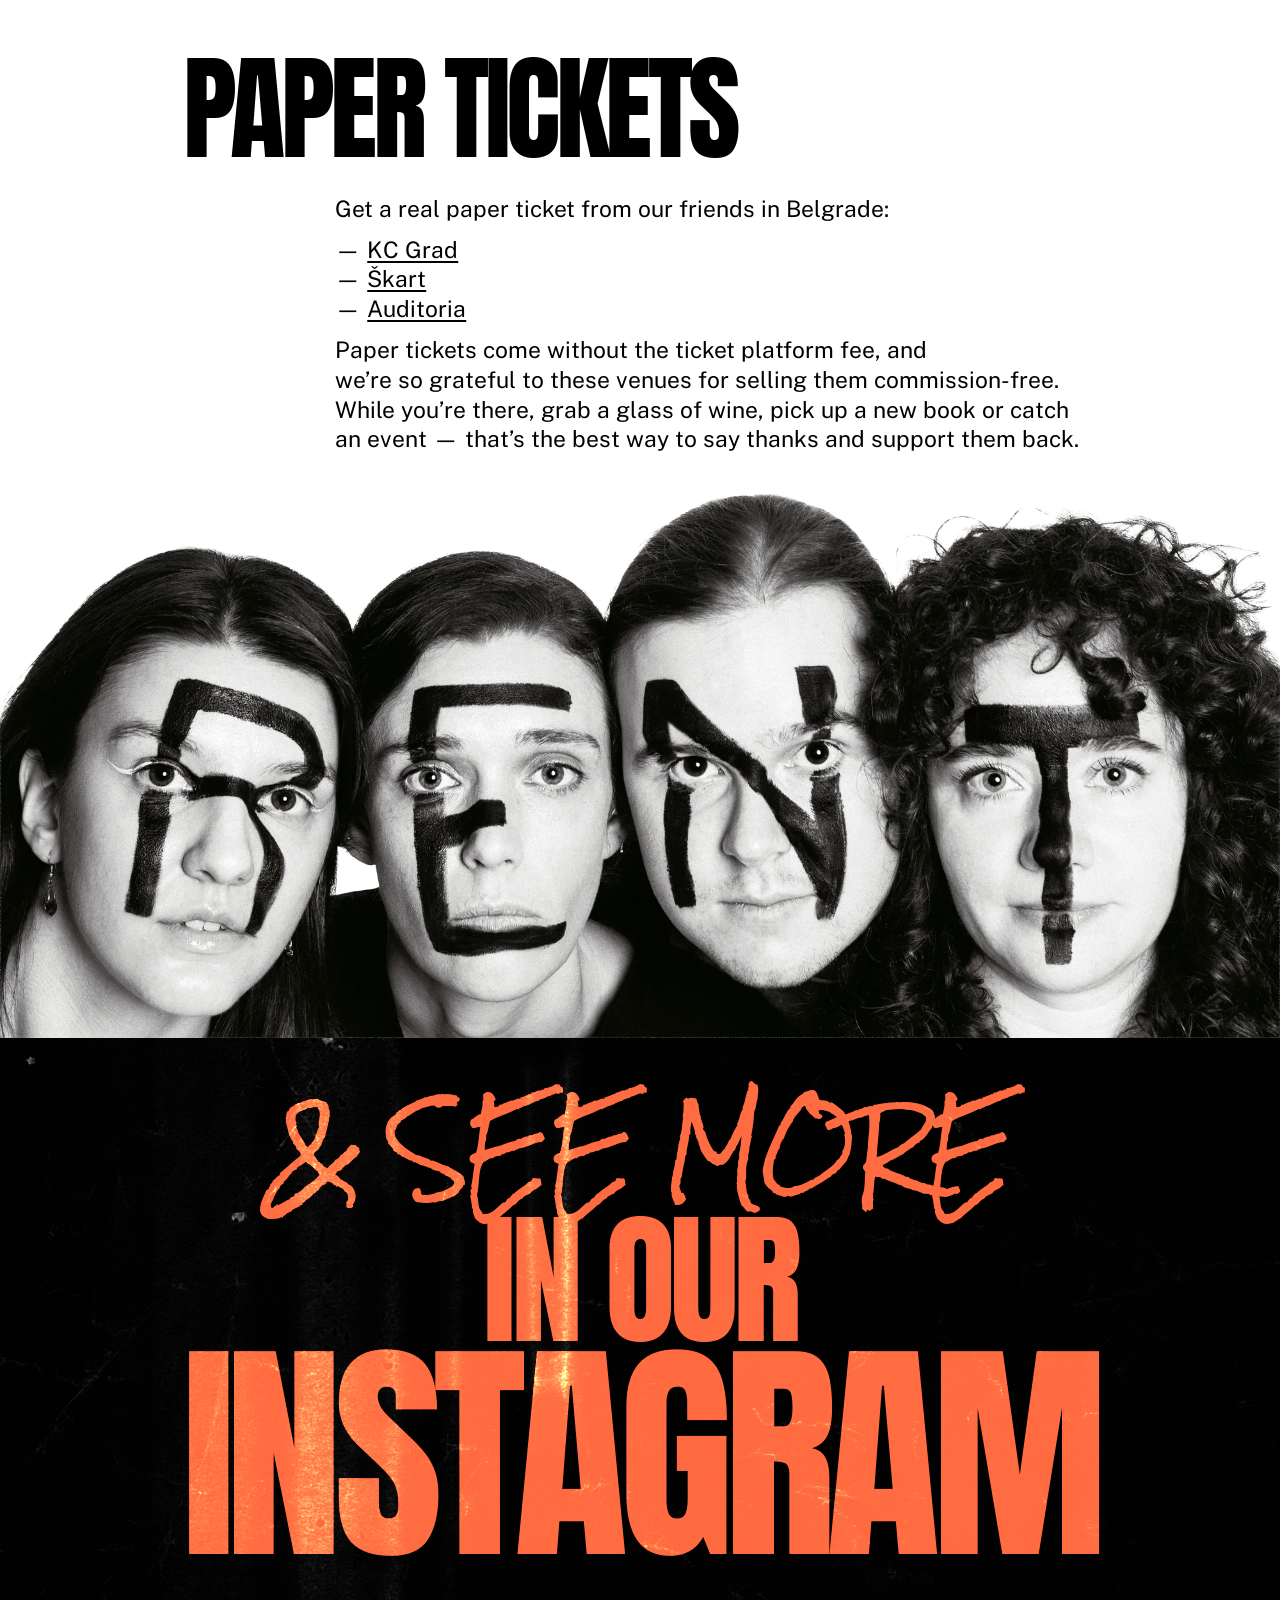
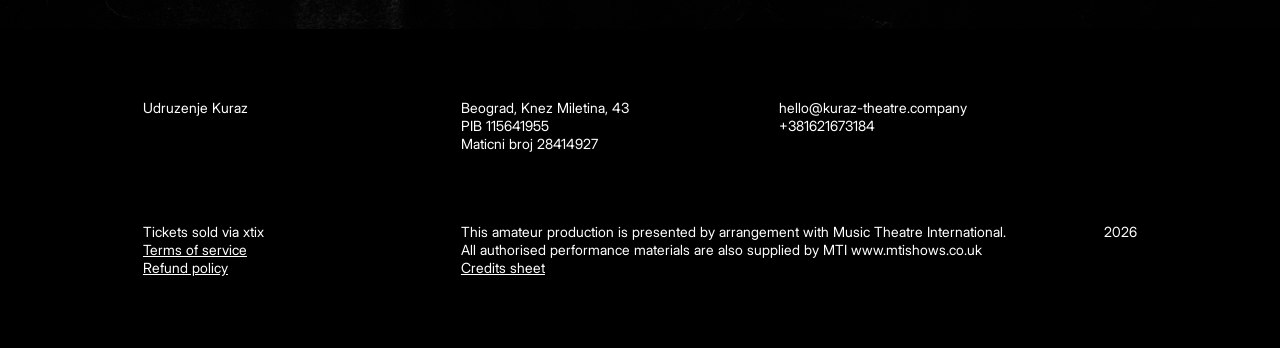
==== commit a3ad7d3f: "Add Meta Pixel and InitiateCheckout tracking Co-Authored-By: Claude Opus 5.5 <noreply@anthropic.com>" ====
--- a/index.html
+++ b/index.html
@@ -17,8 +17,25 @@
 <link rel="icon" type="image/png" sizes="32x32" href="favicon-32.png">
 <link rel="apple-touch-icon" href="apple-touch-icon.png">
 <script defer src="https://cloud.umami.is/script.js" data-website-id="f77260aa-2fc8-4497-9ee6-ddd14eaf5aa1"></script>
-<link rel="stylesheet" href="fonts.css?v=202611140120">
-<link rel="stylesheet" href="style.css?v=202611140120">
+<link rel="stylesheet" href="fonts.css?v=202611171217">
+<link rel="stylesheet" href="style.css?v=202611171217">
+<!-- Meta Pixel Code -->
+<script>
+!function(f,b,e,v,n,t,s)
+{if(f.fbq)return;n=f.fbq=function(){n.callMethod?
+n.callMethod.apply(n,arguments):n.queue.push(arguments)};
+if(!f._fbq)f._fbq=n;n.push=n;n.loaded=!0;n.version='2.0';
+n.queue=[];t=b.createElement(e);t.async=!0;
+t.src=v;s=b.getElementsByTagName(e)[0];
+s.parentNode.insertBefore(t,s)}(window, document,'script',
+'https://connect.facebook.net/en_US/fbevents.js');
+fbq('init', '963561763215882');
+fbq('track', 'PageView');
+</script>
+<noscript><img height="1" width="1" style="display:none"
+src="https://www.facebook.com/tr?id=963561763215882&ev=PageView&noscript=1"
+/></noscript>
+<!-- End Meta Pixel Code -->
 </head>
 <body>
 
@@ -92,7 +109,7 @@
     <h2 class="sx__h t a" style="--d:150;--m:56" data-i18n="about_h">WHAT IS “RENT”</h2>
     <div class="sx__body">
       <p class="sx__p o-l4" data-i18n="dx_ab1">RENT is a rock musical by Jonathan Larson about a year in the life of a group of young artists in New York in the early nineties. They can’t pay the rent, they fall in love, they lose each other, and they’re right in the middle of the AIDS crisis.</p>
-      <div class="sx-img o-l4" style="--r:1600/1122"><img src="images/home/original-cast.jpg?v=202611140120" alt="Original RENT cast, 1996"></div>
+      <div class="sx-img o-l4" style="--r:1600/1122"><img src="images/home/original-cast.jpg?v=202611171217" alt="Original RENT cast, 1996"></div>
       <p class="sx__p o-r4" data-i18n="dx_ab2">Larson wrote it about his own friends and neighbourhood. He died suddenly, at age 35, the night before the first preview of the show, and never saw what came next: RENT moved to Broadway, won the Pulitzer Prize and four Tony Awards (including Best Musical), ran for twelve years and became one of the most iconic musicals ever written.</p>
       <p class="sx__p o-l2" data-i18n="dx_ab3">People get sick, fall in and out of love, behave like complete assholes — often all in the same song. Somehow, you end up rooting for them. Larson took Puccini’s La Bohème and moved it to 1990s New York.</p>
       <p class="sx__q o-l2" data-i18n="dx_abq">Thirty years later, we’re bringing his New York to Belgrade, and it feels just as relevant here and now.</p>
@@ -130,7 +147,7 @@
     <h2 class="sx__h t a" style="--d:150;--m:56" data-i18n="team_h">TEAM</h2>
     <div class="sx__body">
       <p class="sx__p o-l2" data-i18n="dx_tm1">We’re a cast and crew from Serbia, Russia and the US who decided to stage a Broadway musical with whatever time and money we could offer. We did it because we love this show deeply, and because right now Belgrade needs this story more than ever.</p>
-      <div class="sx-img o-l4" style="--r:1045/840;--op:50% 64%"><video autoplay muted loop playsinline webkit-playsinline preload="auto" poster="images/team-poster.jpg?v=202611140120" aria-label="RENT team"><source src="images/team.mp4?v=202611140120" type="video/mp4"><source src="images/team.webm?v=202611140120" type="video/webm"></video></div>
+      <div class="sx-img o-l4" style="--r:1045/840;--op:50% 64%"><video autoplay muted loop playsinline webkit-playsinline preload="auto" poster="images/team-poster.jpg?v=202611171217" aria-label="RENT team"><source src="images/team.mp4?v=202611171217" type="video/mp4"><source src="images/team.webm?v=202611171217" type="video/webm"></video></div>
       <a class="sx__q sx__link o-l4" href="team/" data-i18n="dx_tmlink">get to know us better</a>
     </div>
 </section>
@@ -232,9 +249,15 @@
 <!-- ===== MOBILE STICKY CTA ===== -->
 <a href="#tickets" class="cta-bar cta-bar--fixed" data-i18n="cta_buy">BUY A TICKET</a>
 
-<script src="i18n.js?v=202611140120"></script>
-<script src="main.js?v=202611140120"></script>
+<script src="i18n.js?v=202611171217"></script>
+<script src="main.js?v=202611171217"></script>
 <script src="https://hub.xtix.ai/static/scripts/widget/xtixwidget.js"></script>
-<script src="fx.js?v=202611140120"></script>
+<script src="fx.js?v=202611171217"></script>
+<!-- Meta Pixel: InitiateCheckout on every "buy a ticket" link -->
+<script>
+document.querySelectorAll('a[href$="#tickets"]').forEach(function(el){
+  el.addEventListener('click', function(){ if (window.fbq) fbq('track', 'InitiateCheckout'); });
+});
+</script>
 </body>
 </html>
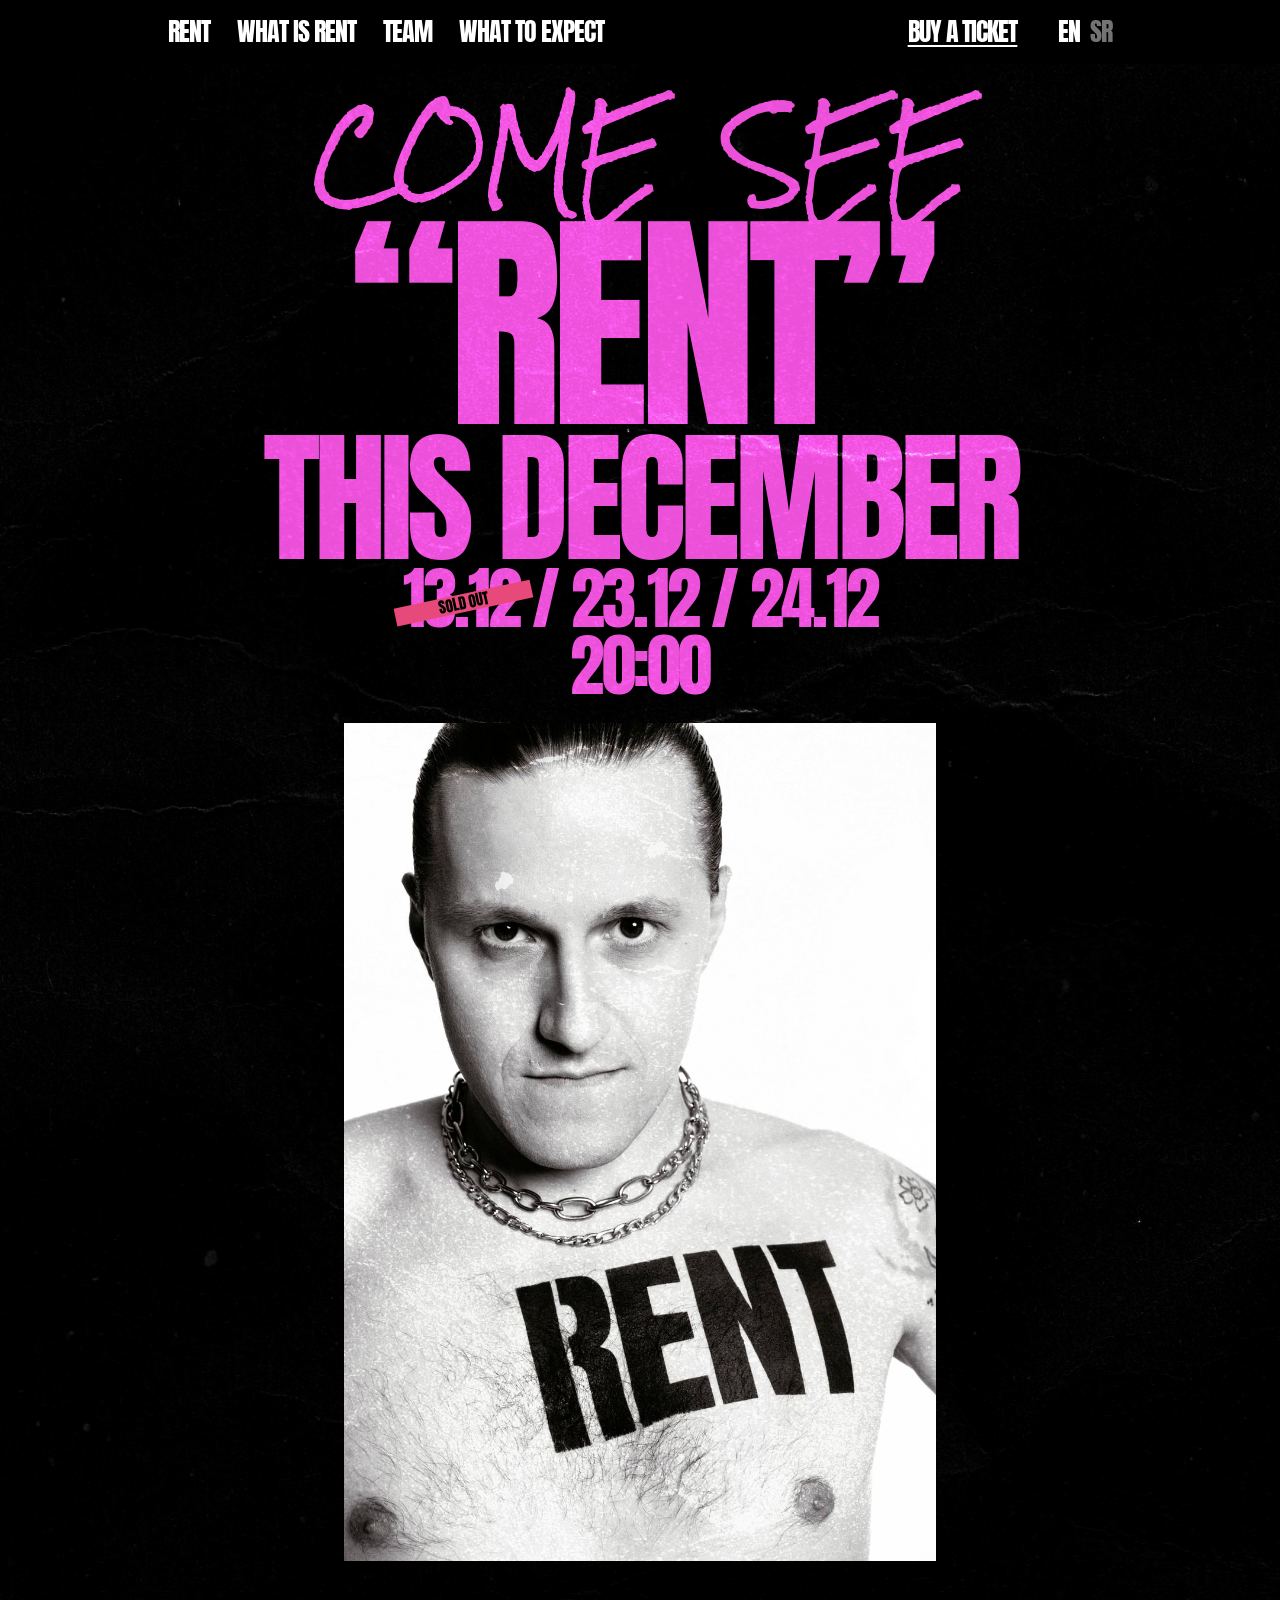
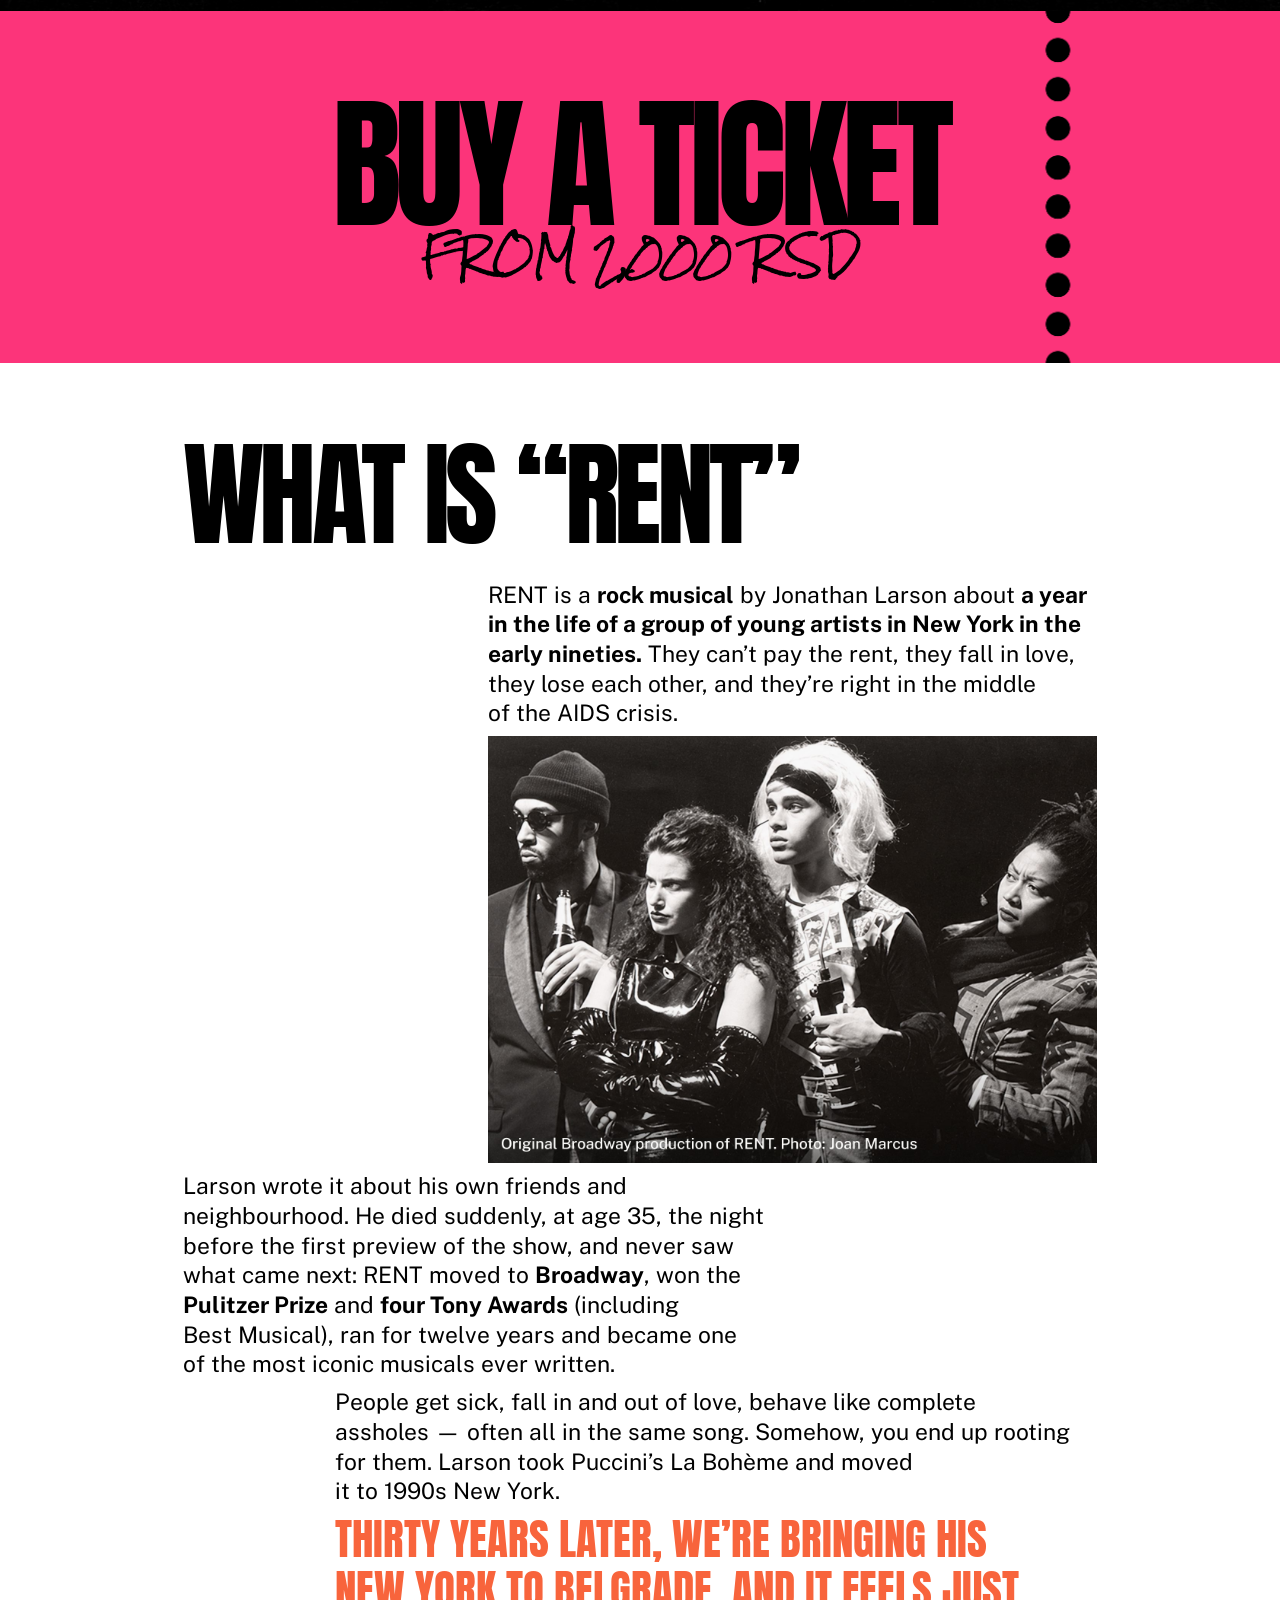
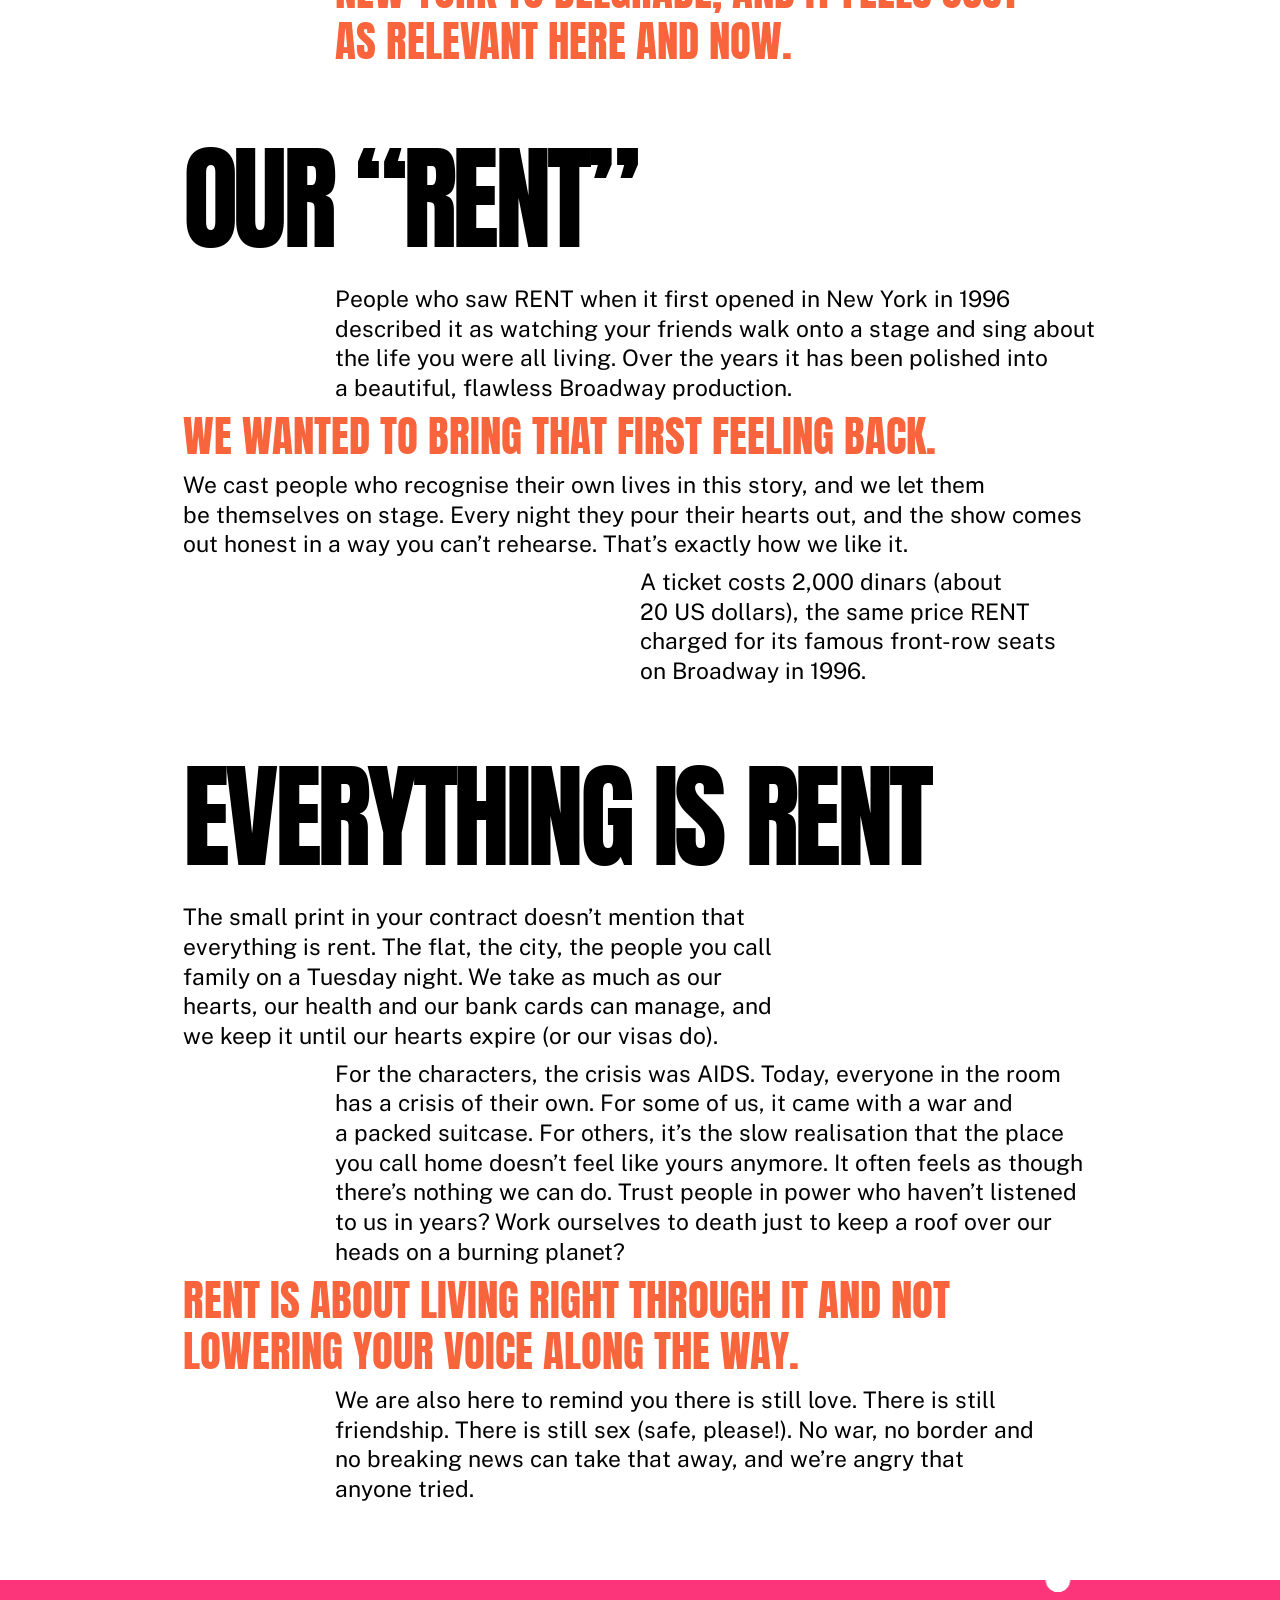
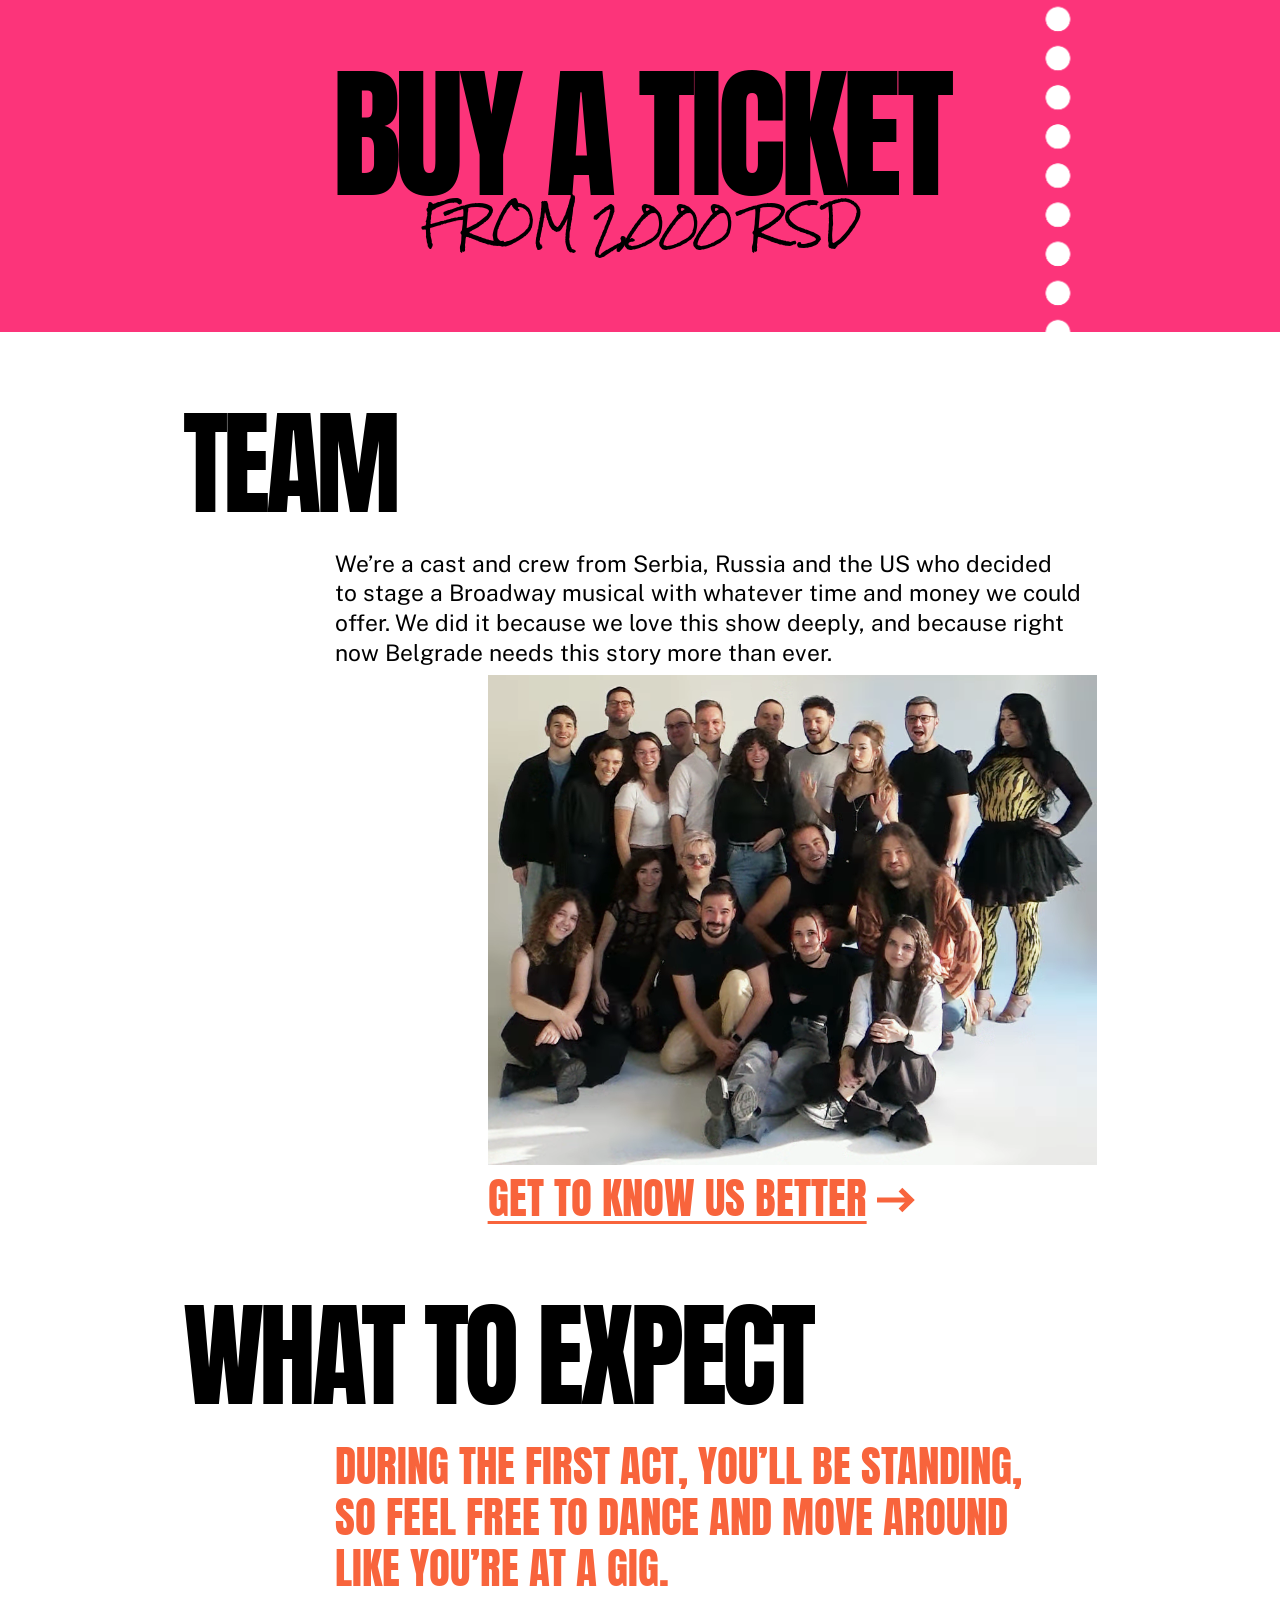
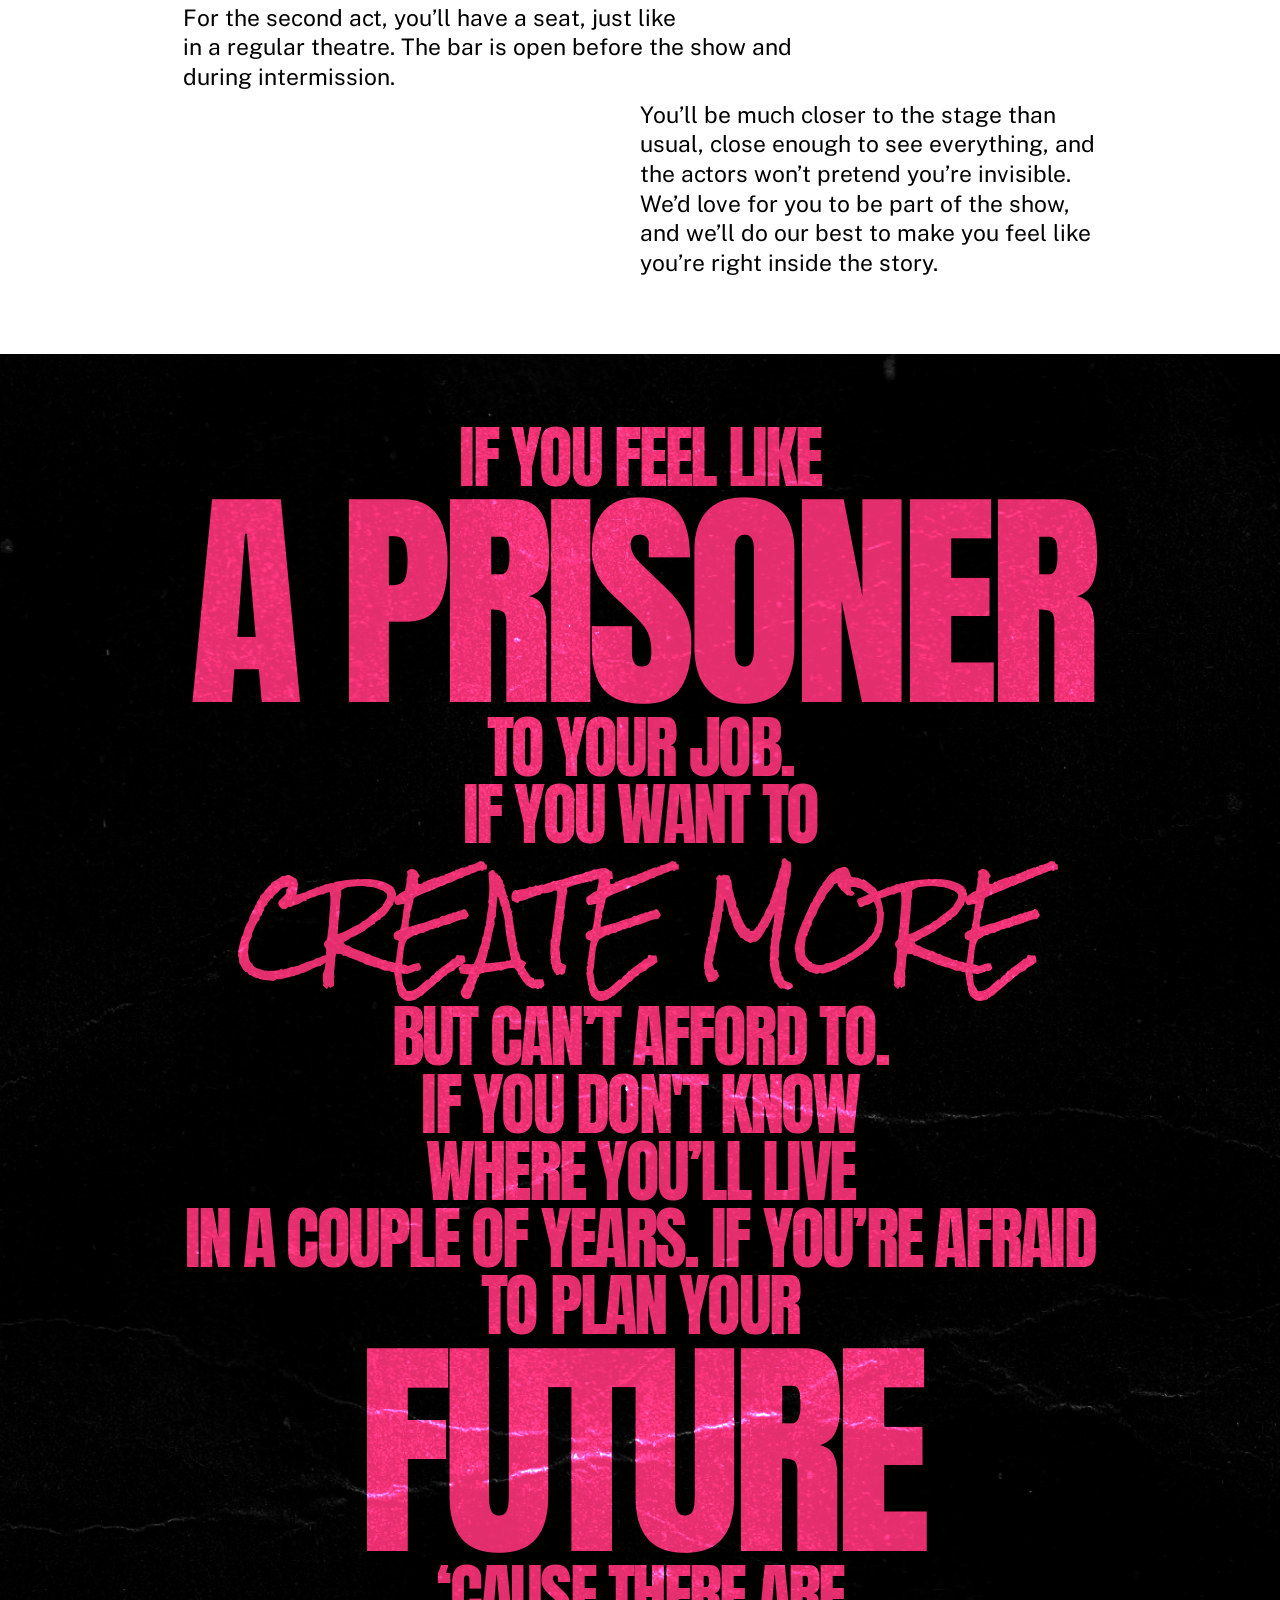
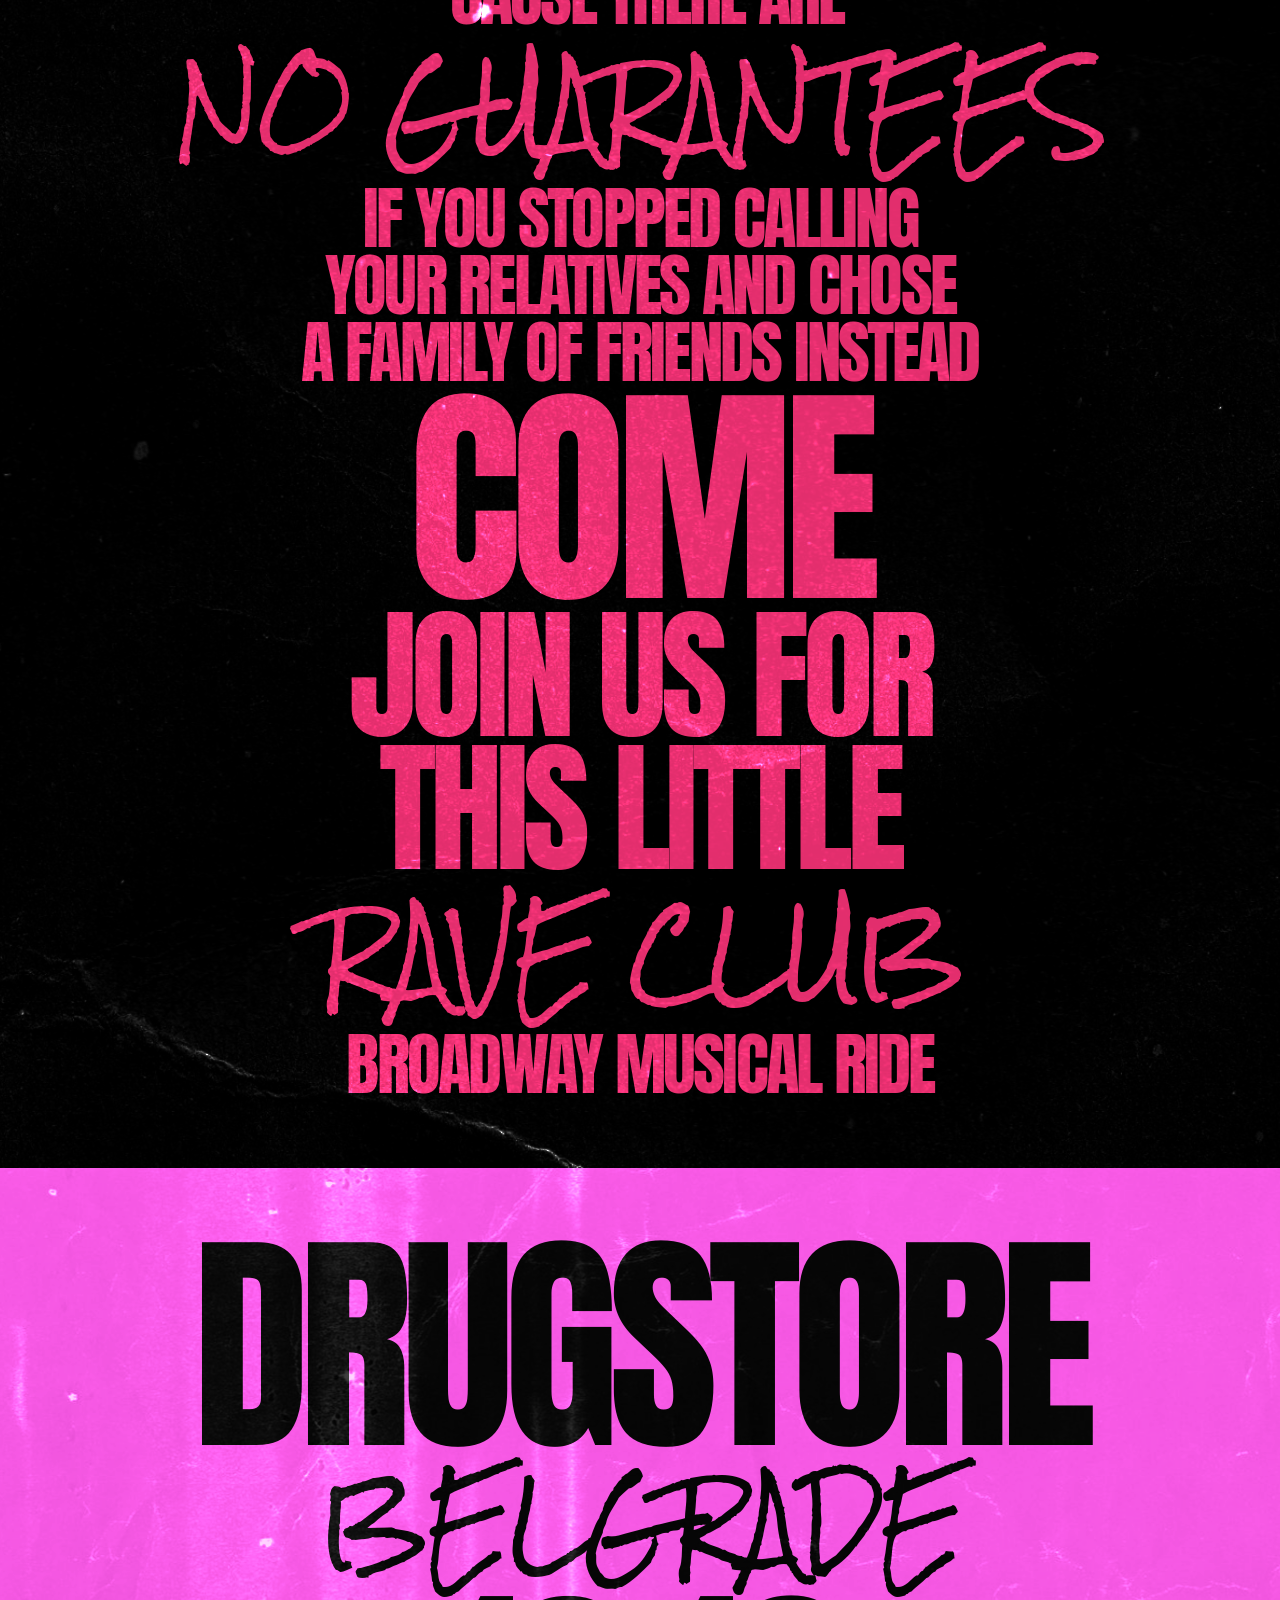
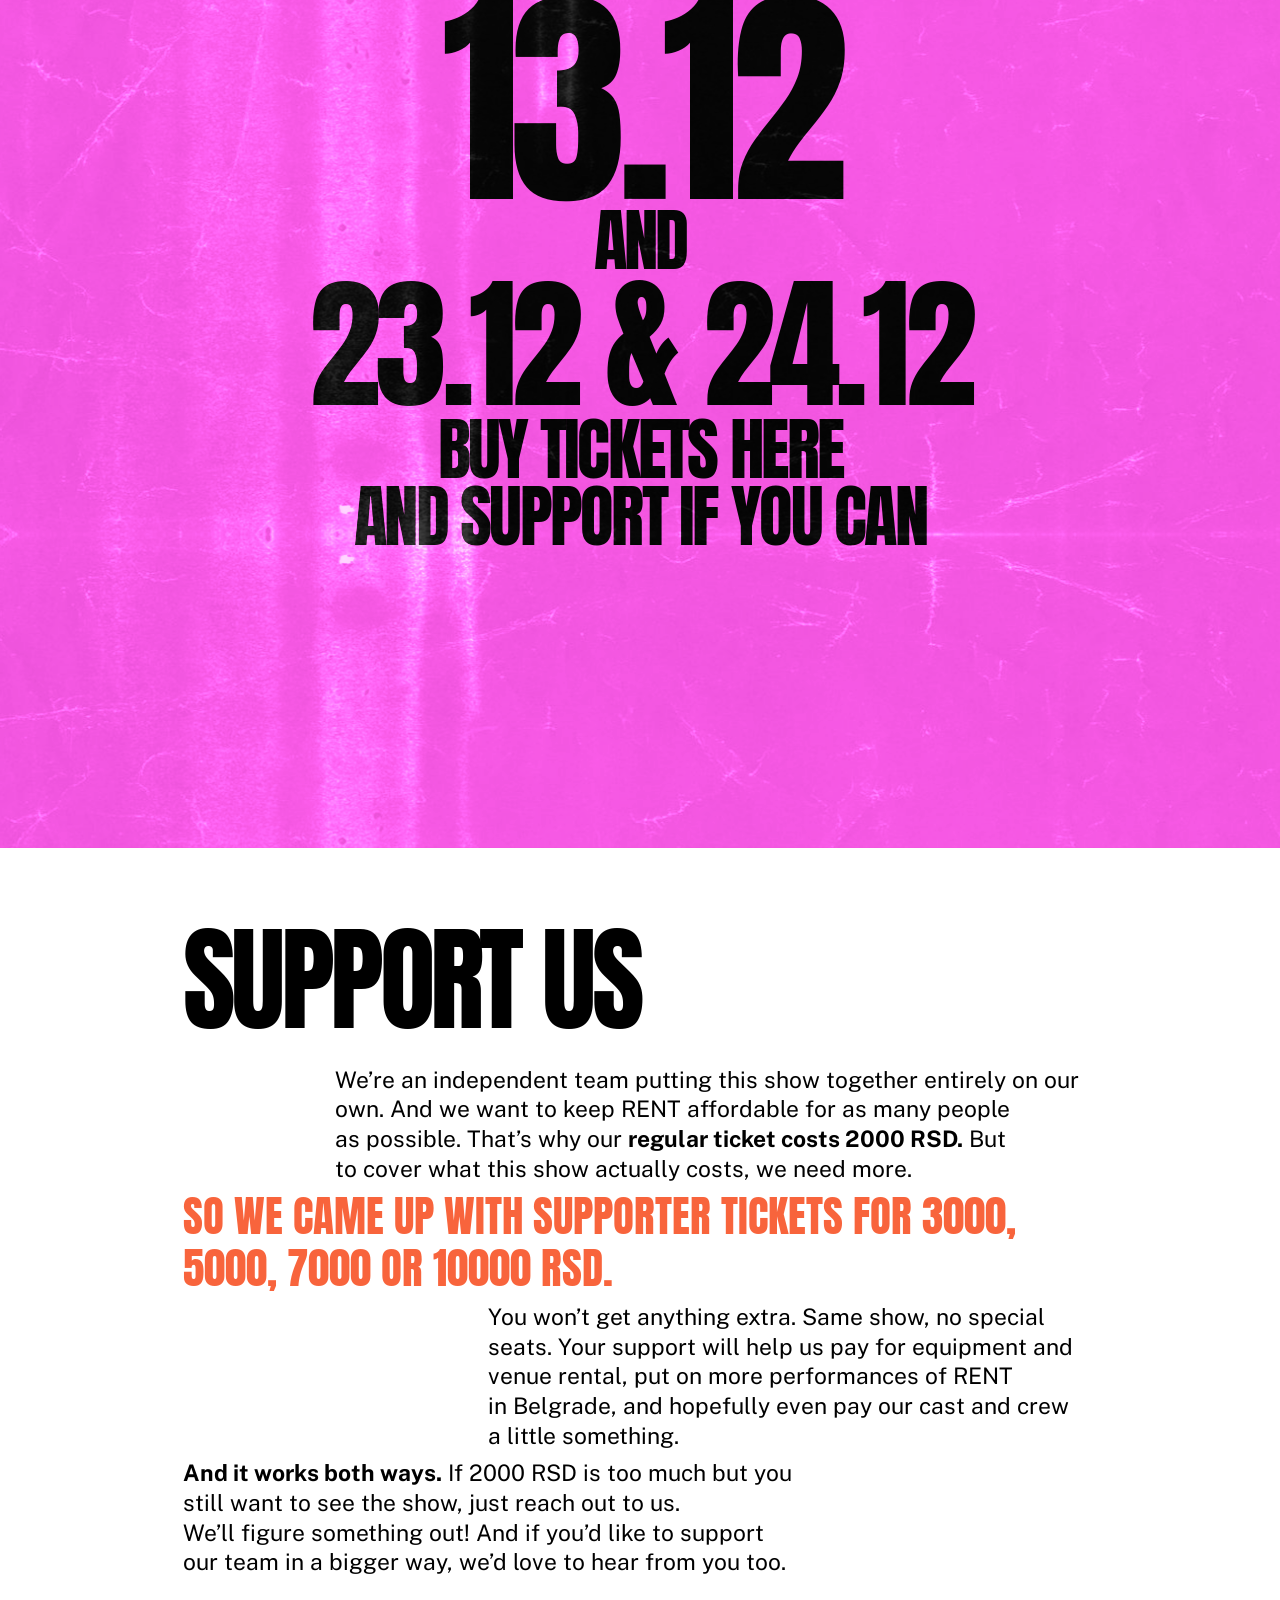
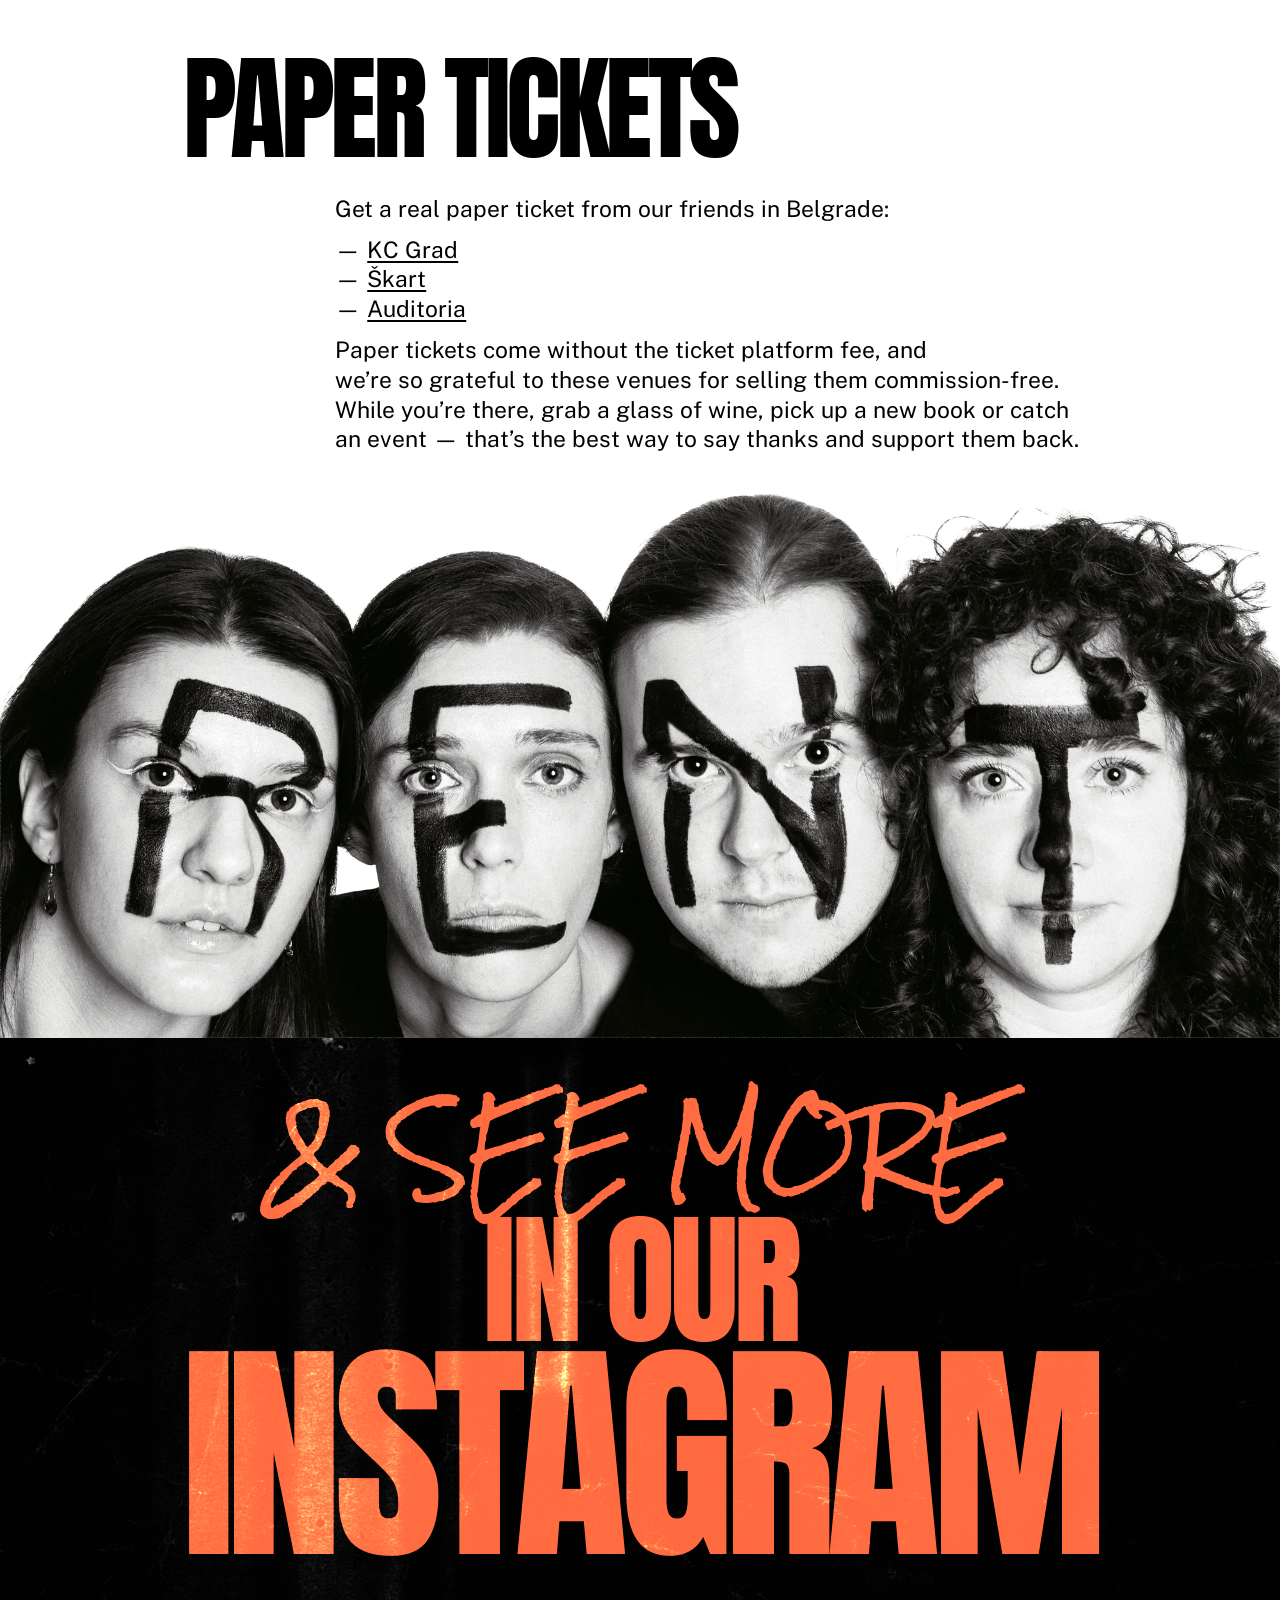
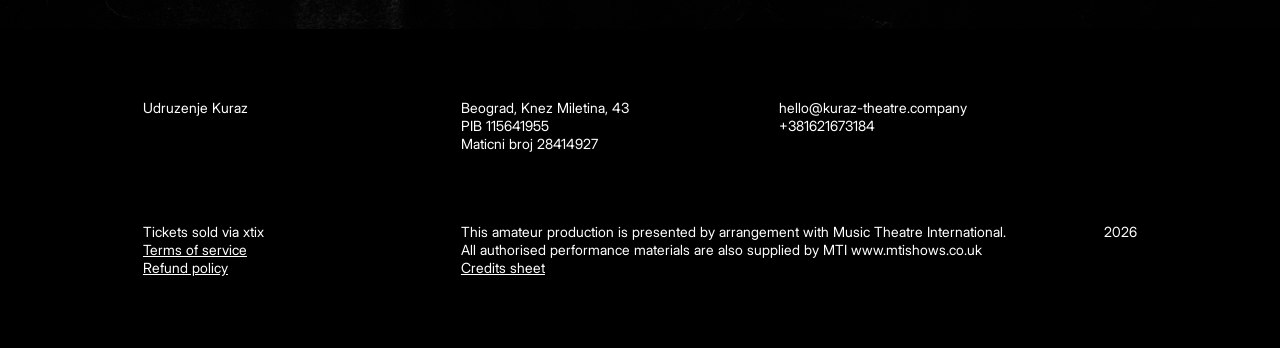
==== commit 841b8a3e: "Meta Pixel: XTIX checkout/purchase events, ScrollToTickets on links Co-Authored-By: Claude Opus 5.5 " ====
--- a/index.html
+++ b/index.html
@@ -253,11 +253,56 @@
 <script src="main.js?v=202611171217"></script>
 <script src="https://hub.xtix.ai/static/scripts/widget/xtixwidget.js"></script>
 <script src="fx.js?v=202611171217"></script>
-<!-- Meta Pixel: InitiateCheckout on every "buy a ticket" link -->
+<!-- Meta Pixel: "buy a ticket" links only scroll to the widget -->
 <script>
 document.querySelectorAll('a[href$="#tickets"]').forEach(function(el){
-  el.addEventListener('click', function(){ if (window.fbq) fbq('track', 'InitiateCheckout'); });
+  el.addEventListener('click', function(){ if (window.fbq) fbq('trackCustom', 'ScrollToTickets'); });
 });
+</script>
+<!-- Meta Pixel: events from the XTIX widget (iframe, postMessage) -->
+<script>
+(function () {
+  var ORIGIN = /^https:\/\/([a-z0-9-]+\.)*(xtix\.ai|xtix\.org)$/;
+  function once(key) {
+    try { if (sessionStorage.getItem(key)) return false; sessionStorage.setItem(key, "1"); } catch (e) {}
+    return true;
+  }
+  var checkoutSent = false;
+  function initiateCheckout(params) {
+    if (checkoutSent || !window.fbq) return;
+    checkoutSent = true;
+    if (!once("px_ic")) return;
+    fbq("track", "InitiateCheckout", params || {});
+  }
+  window.addEventListener("message", function (e) {
+    if (!ORIGIN.test(e.origin)) return;
+    var d = e.data;
+    if (typeof d === "string") { try { d = JSON.parse(d); } catch (err) { return; } }
+    if (!d || !d.action) return;
+    console.log("XTIX msg", e.origin, d); // TEMP: for checking, remove later
+    if (d.action === "xtixBeginCheckout") {
+      var p = { currency: d.currency || "RSD" };
+      var v = parseFloat(d.ticket_price) * (parseFloat(d.ticket_qty) || 1);
+      if (!isNaN(v)) p.value = v;
+      initiateCheckout(p);
+    }
+    if (d.action === "xtixPurchase" && window.fbq) {
+      var key = "px_buy_" + (d.transaction_id || "");
+      if (d.transaction_id && !once(key)) return;
+      var pp = { currency: d.currency || "RSD" };
+      var val = parseFloat(d.value);
+      if (!isNaN(val)) pp.value = val;
+      fbq("track", "Purchase", pp, d.transaction_id ? { eventID: String(d.transaction_id) } : undefined);
+    }
+  });
+  // fallback: first click inside the widget iframe counts as InitiateCheckout
+  window.addEventListener("blur", function () {
+    setTimeout(function () {
+      var a = document.activeElement;
+      if (a && a.tagName === "IFRAME" && a.closest(".tickets__widget")) initiateCheckout({ currency: "RSD" });
+    }, 0);
+  });
+})();
 </script>
 </body>
 </html>
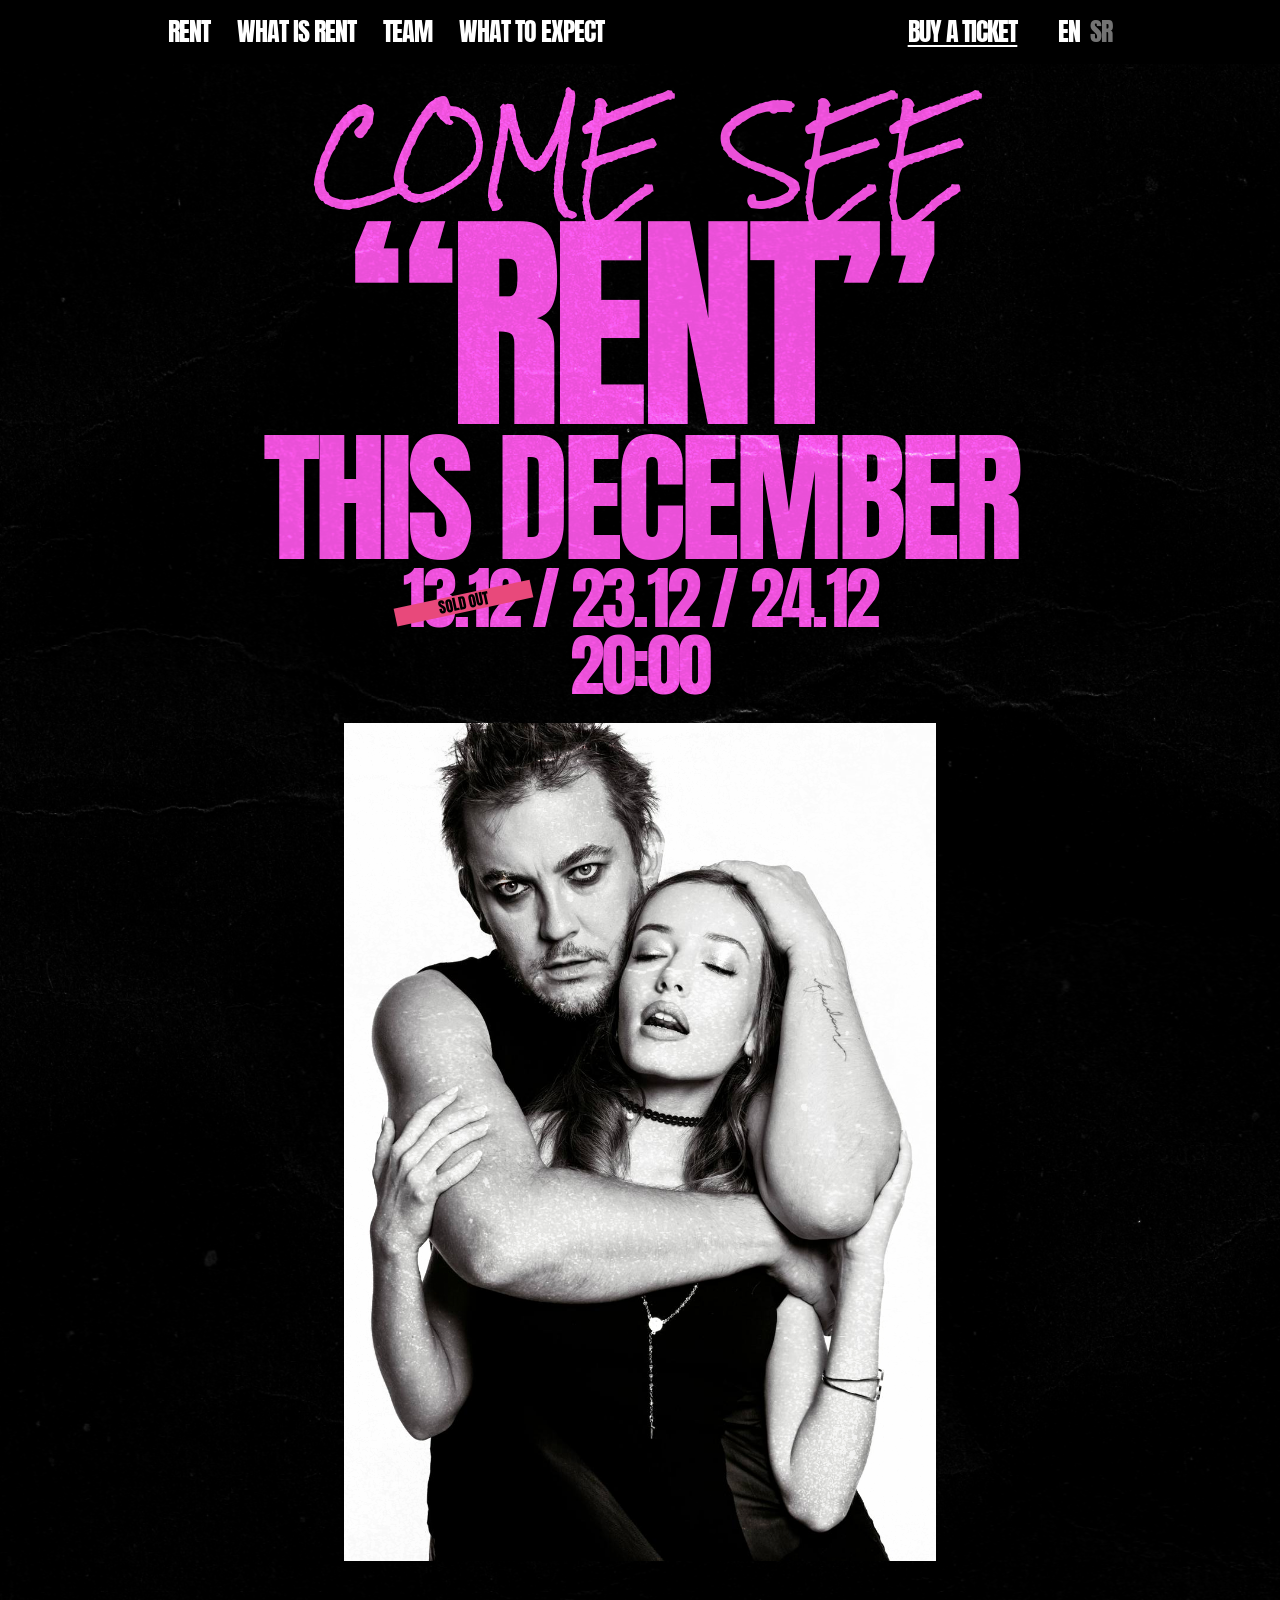
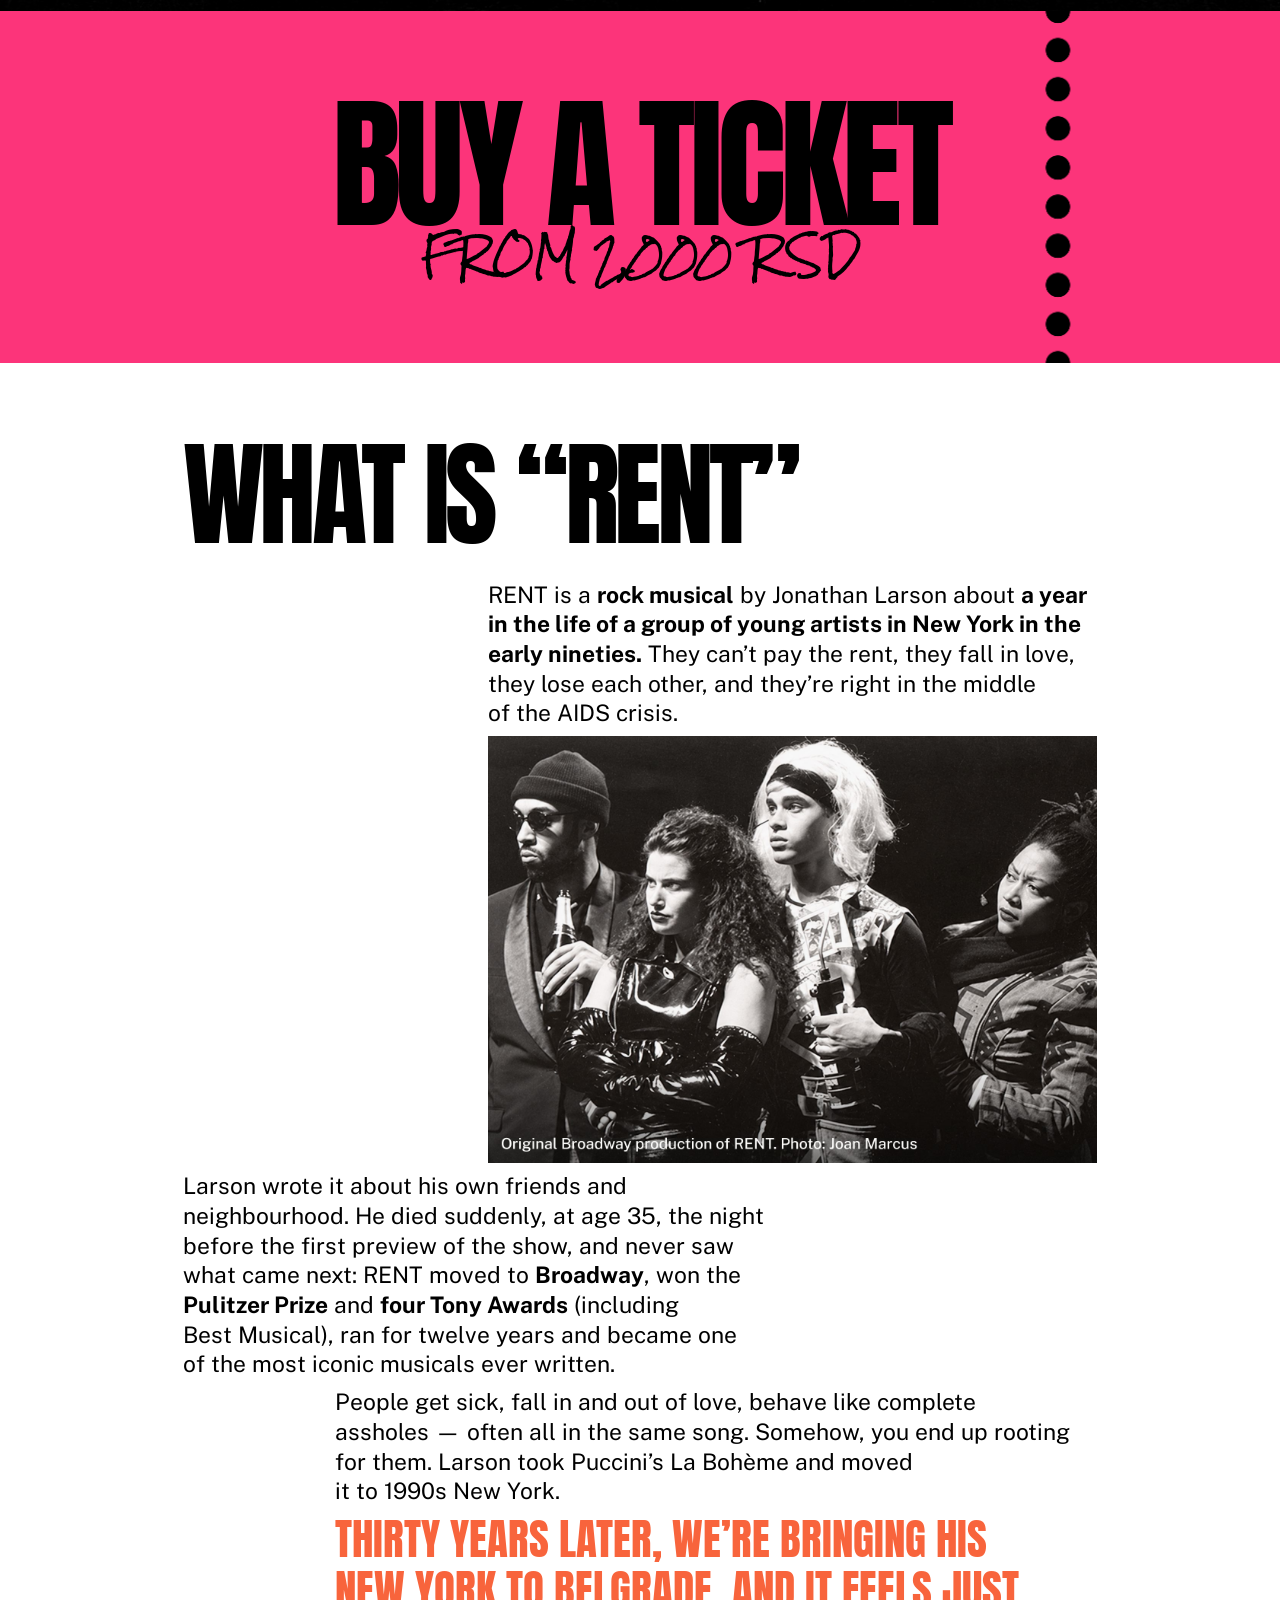
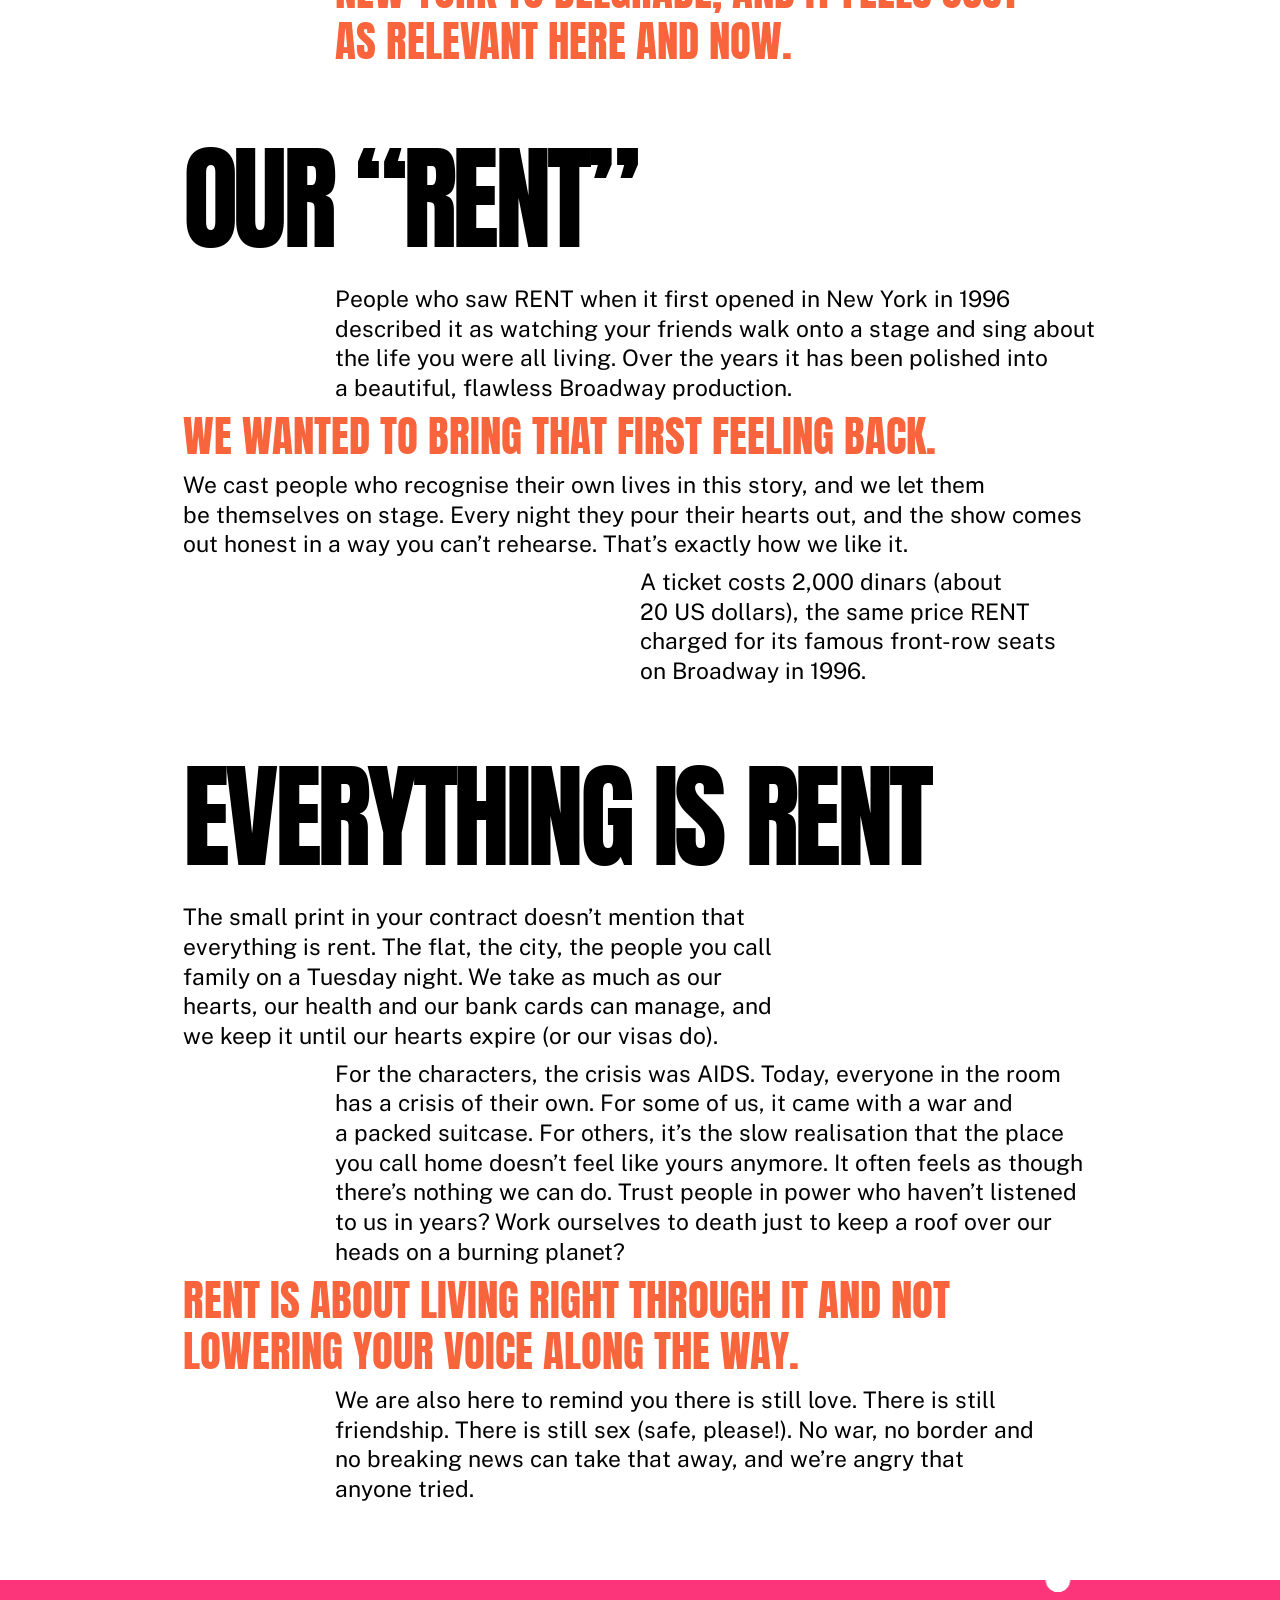
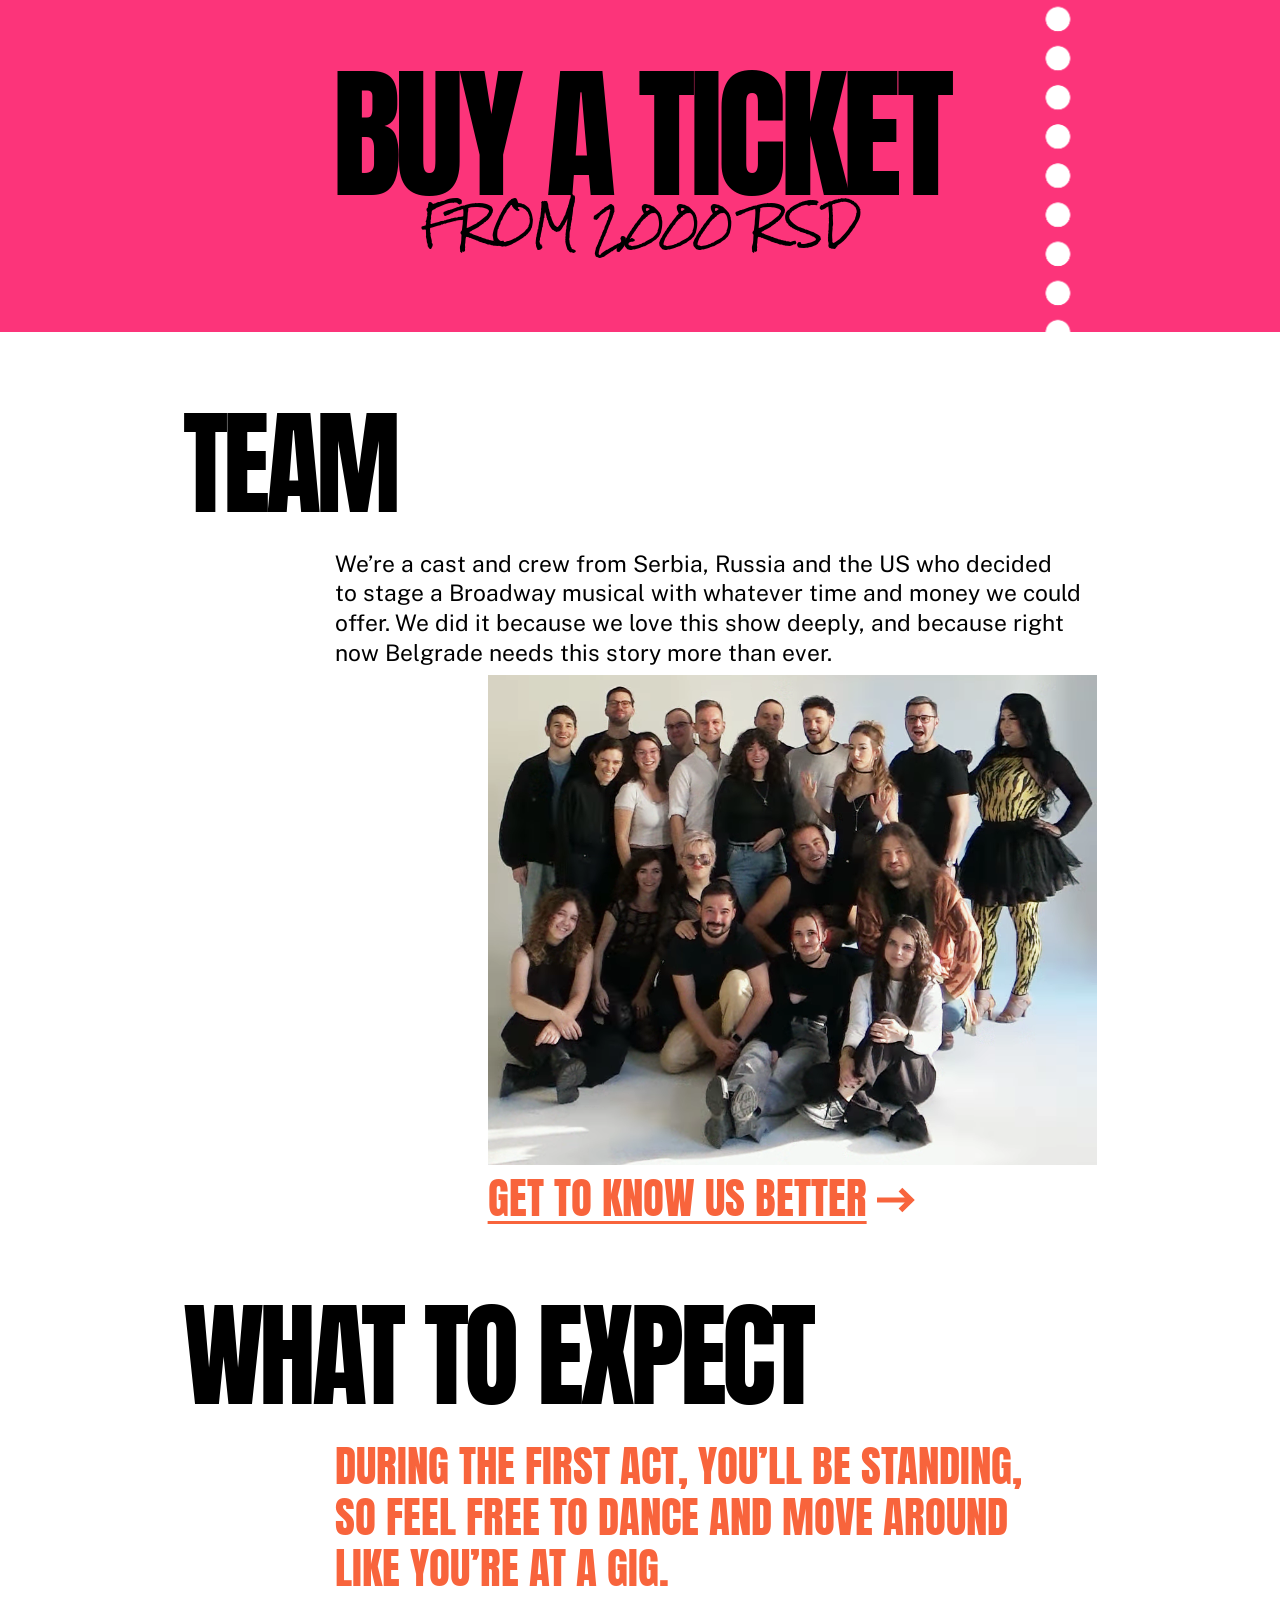
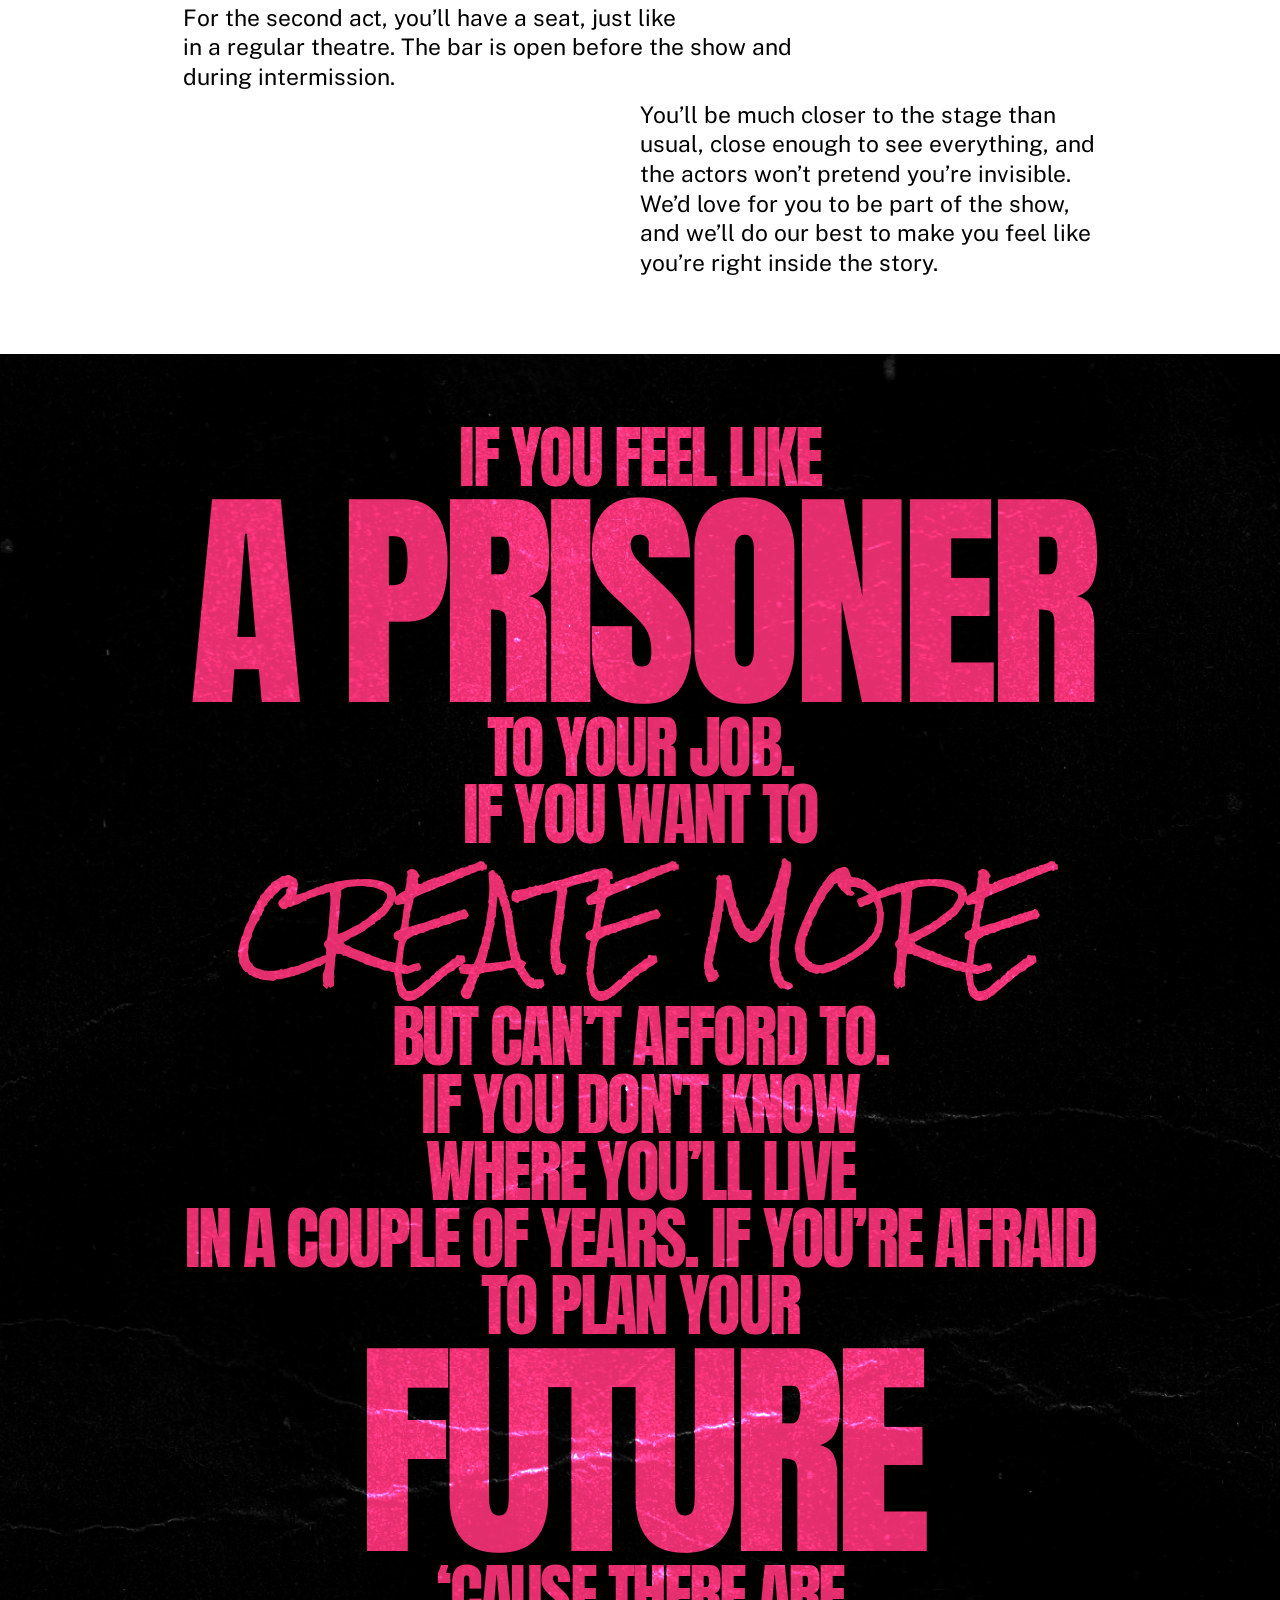
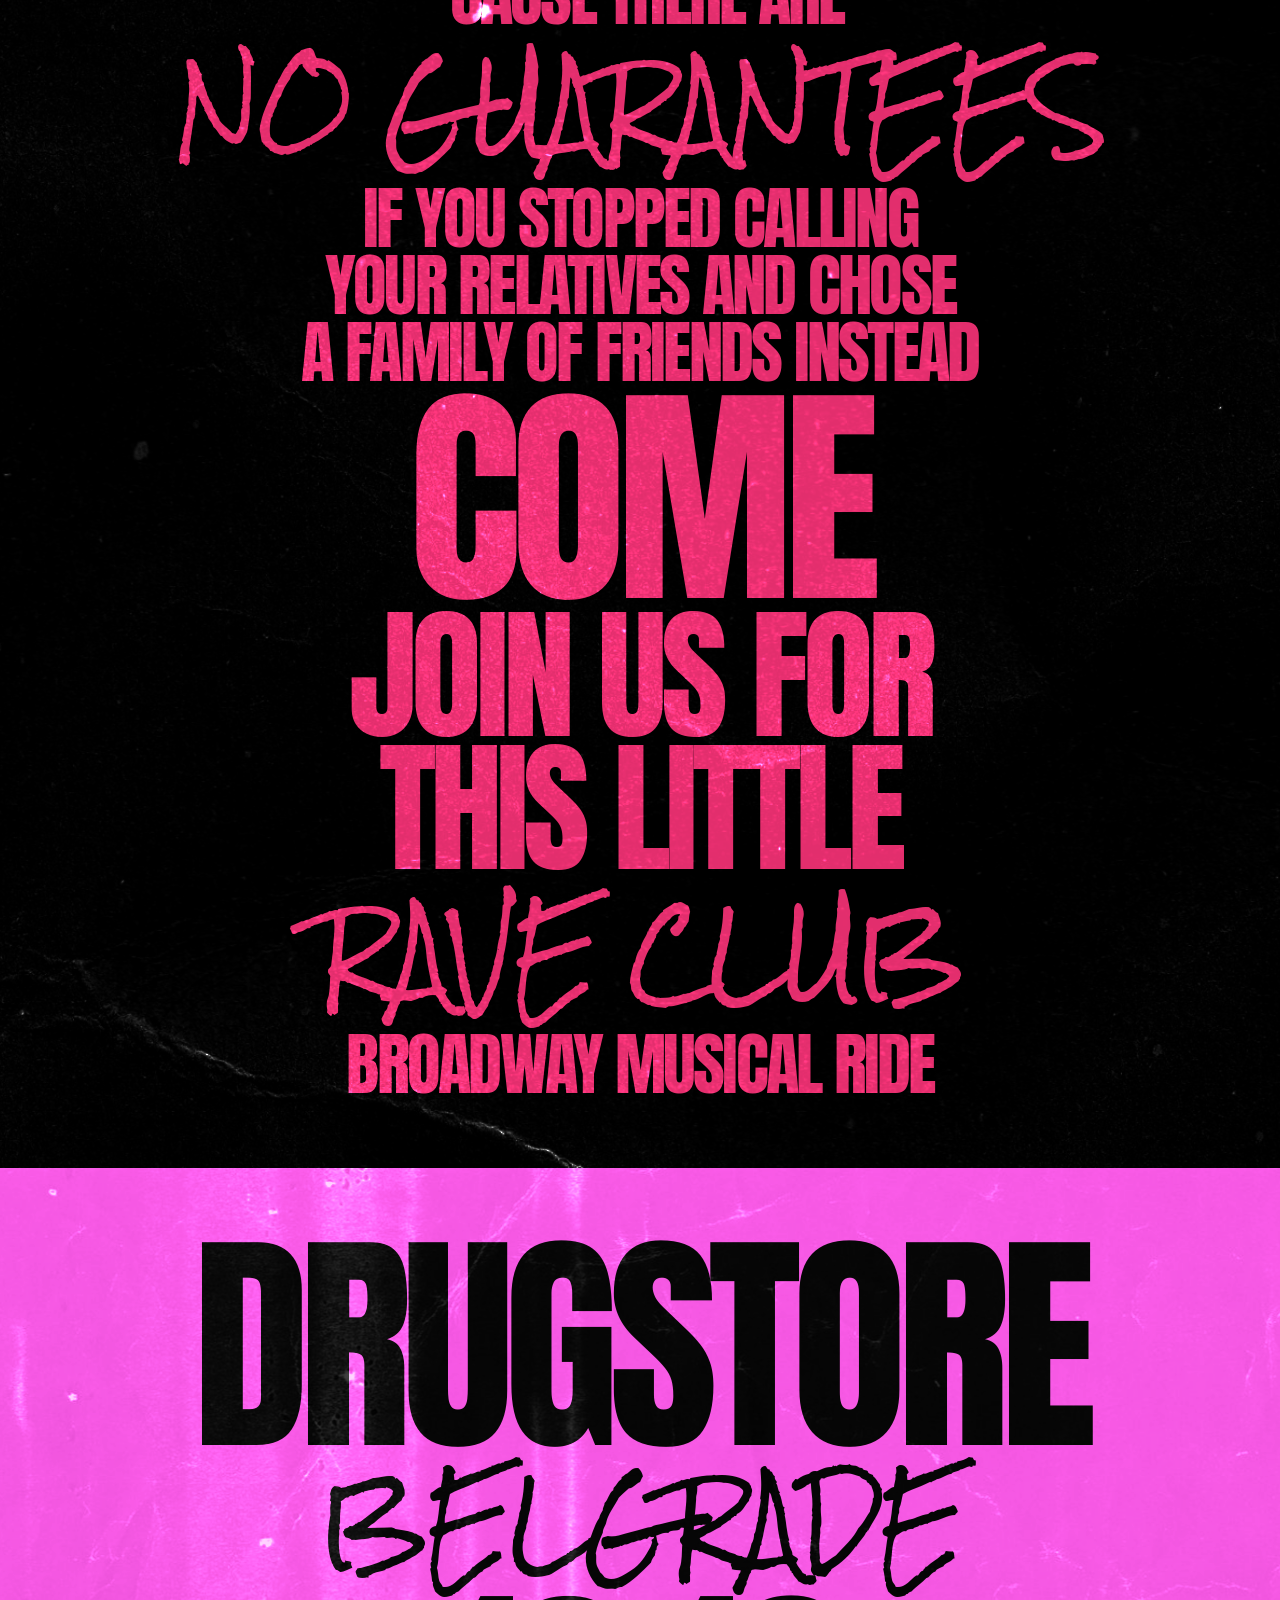
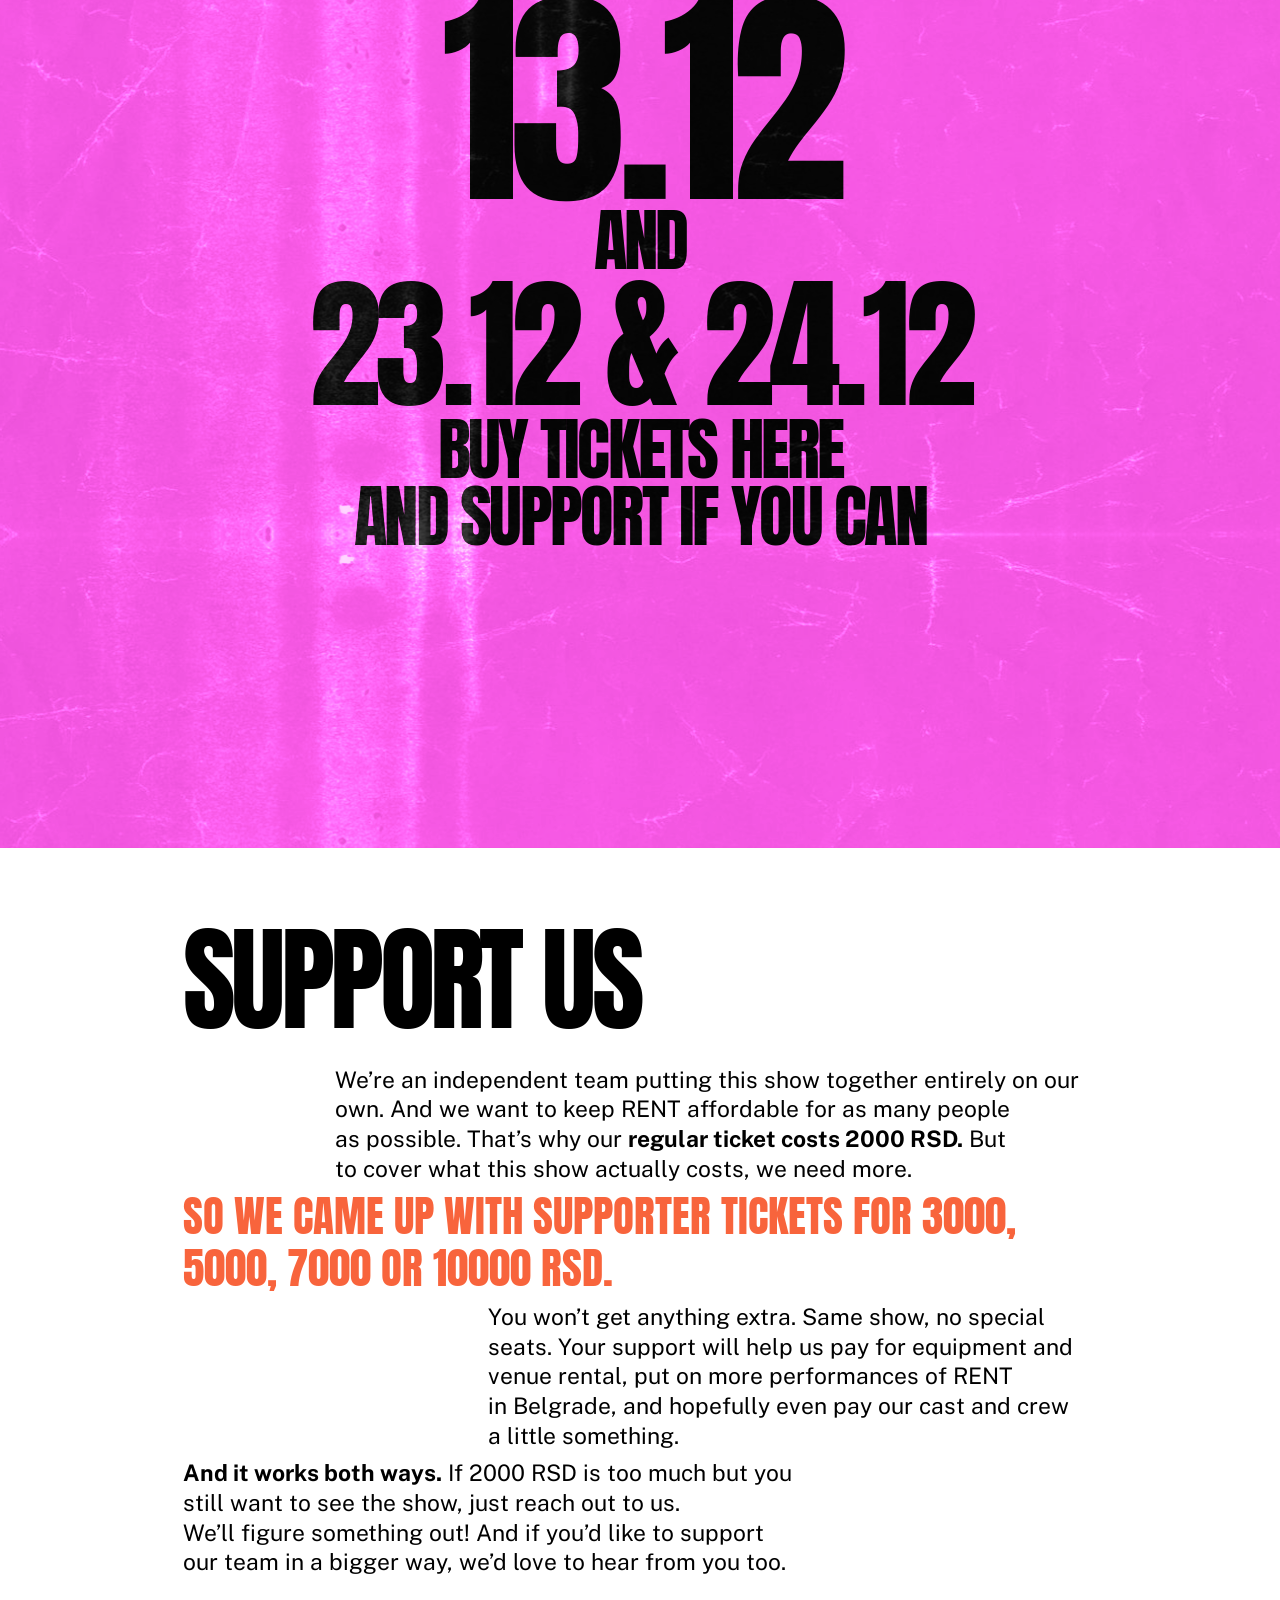
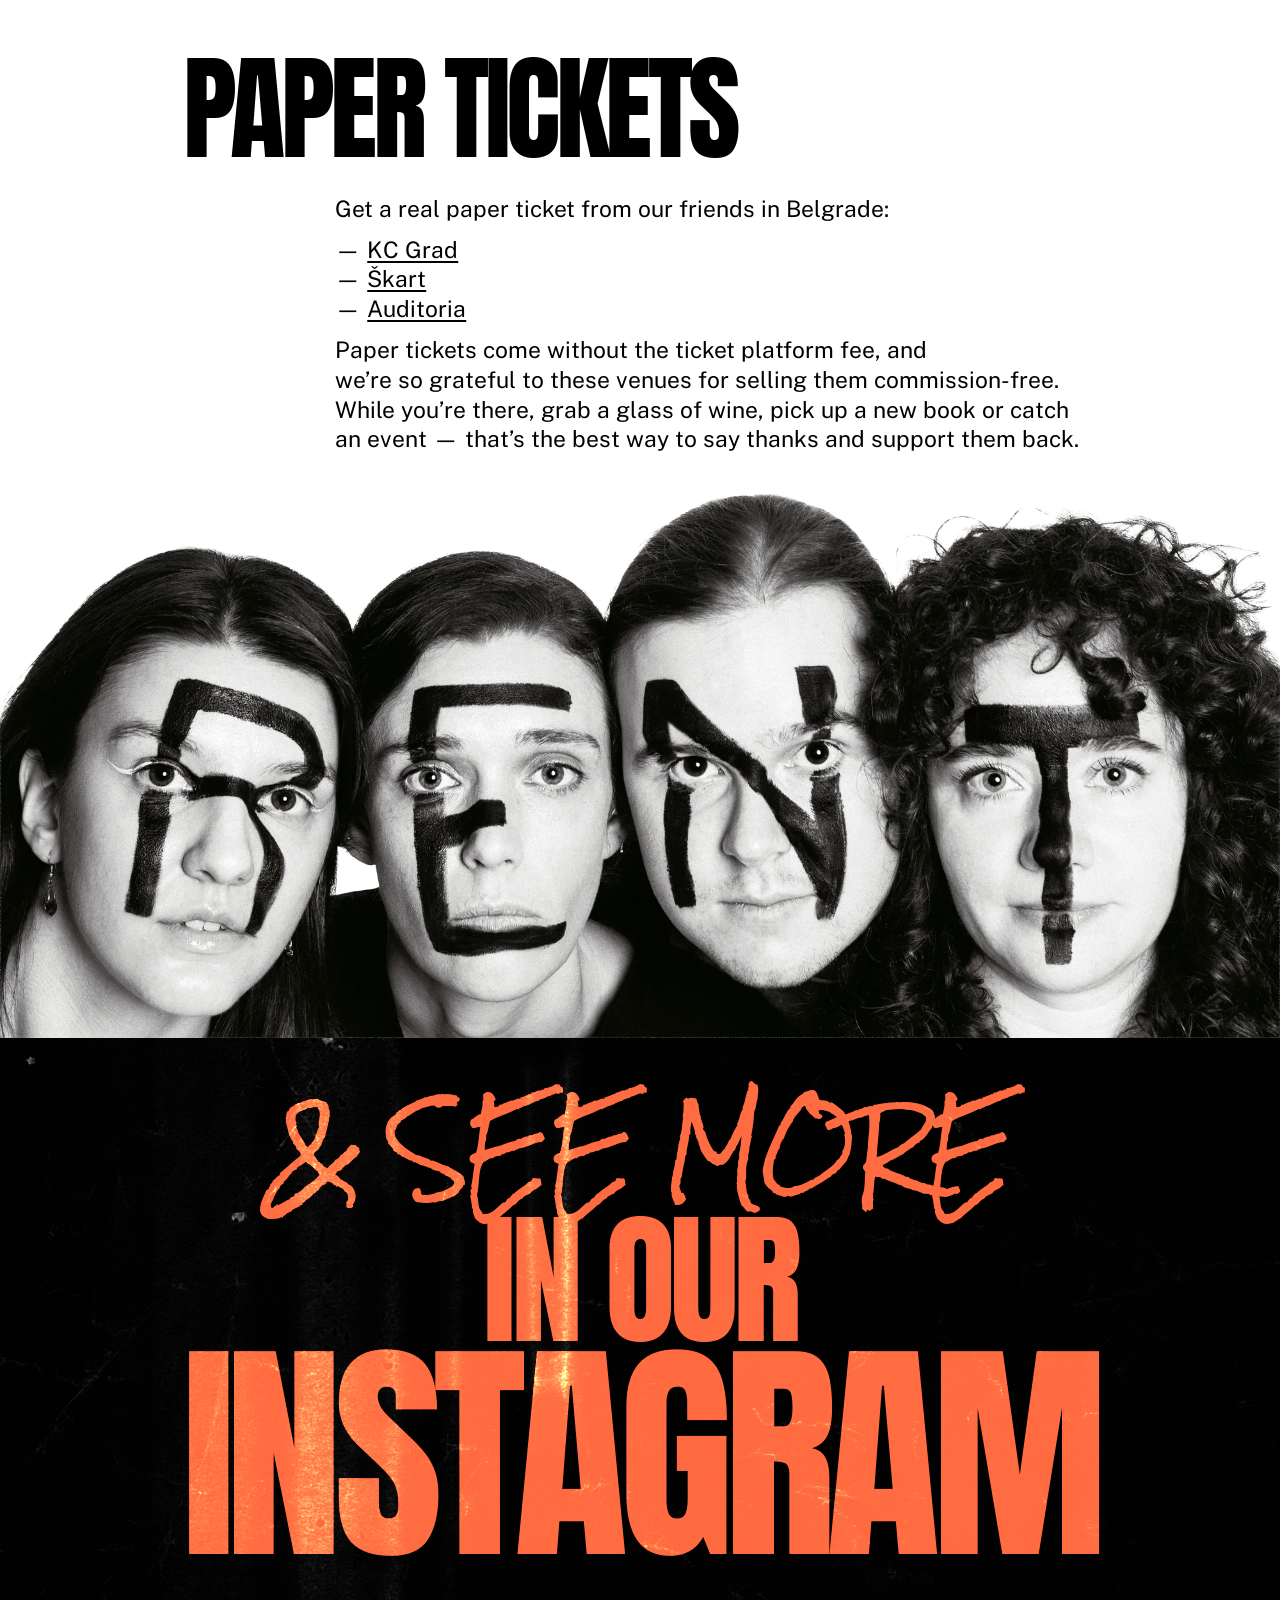
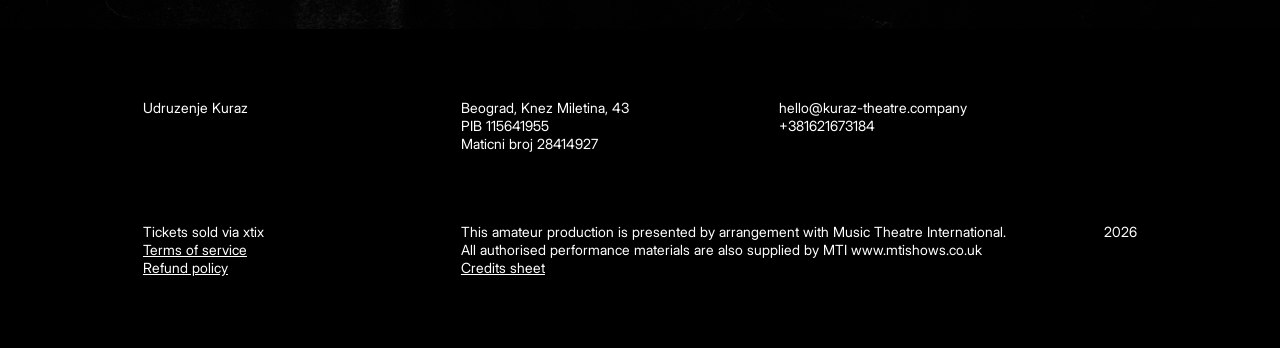
==== commit 582c94f7: "Add Facebook domain verification meta tag Co-Authored-By: Claude Opus 5.5 <noreply@anthropic.com> Cl" ====
--- a/index.html
+++ b/index.html
@@ -19,6 +19,7 @@
 <script defer src="https://cloud.umami.is/script.js" data-website-id="f77260aa-2fc8-4497-9ee6-ddd14eaf5aa1"></script>
 <link rel="stylesheet" href="fonts.css?v=202611171217">
 <link rel="stylesheet" href="style.css?v=202611171217">
+<meta name="facebook-domain-verification" content="i68s8gtmrcw4w36nhd83ecqmzk69k4" />
 <!-- Meta Pixel Code -->
 <script>
 !function(f,b,e,v,n,t,s)
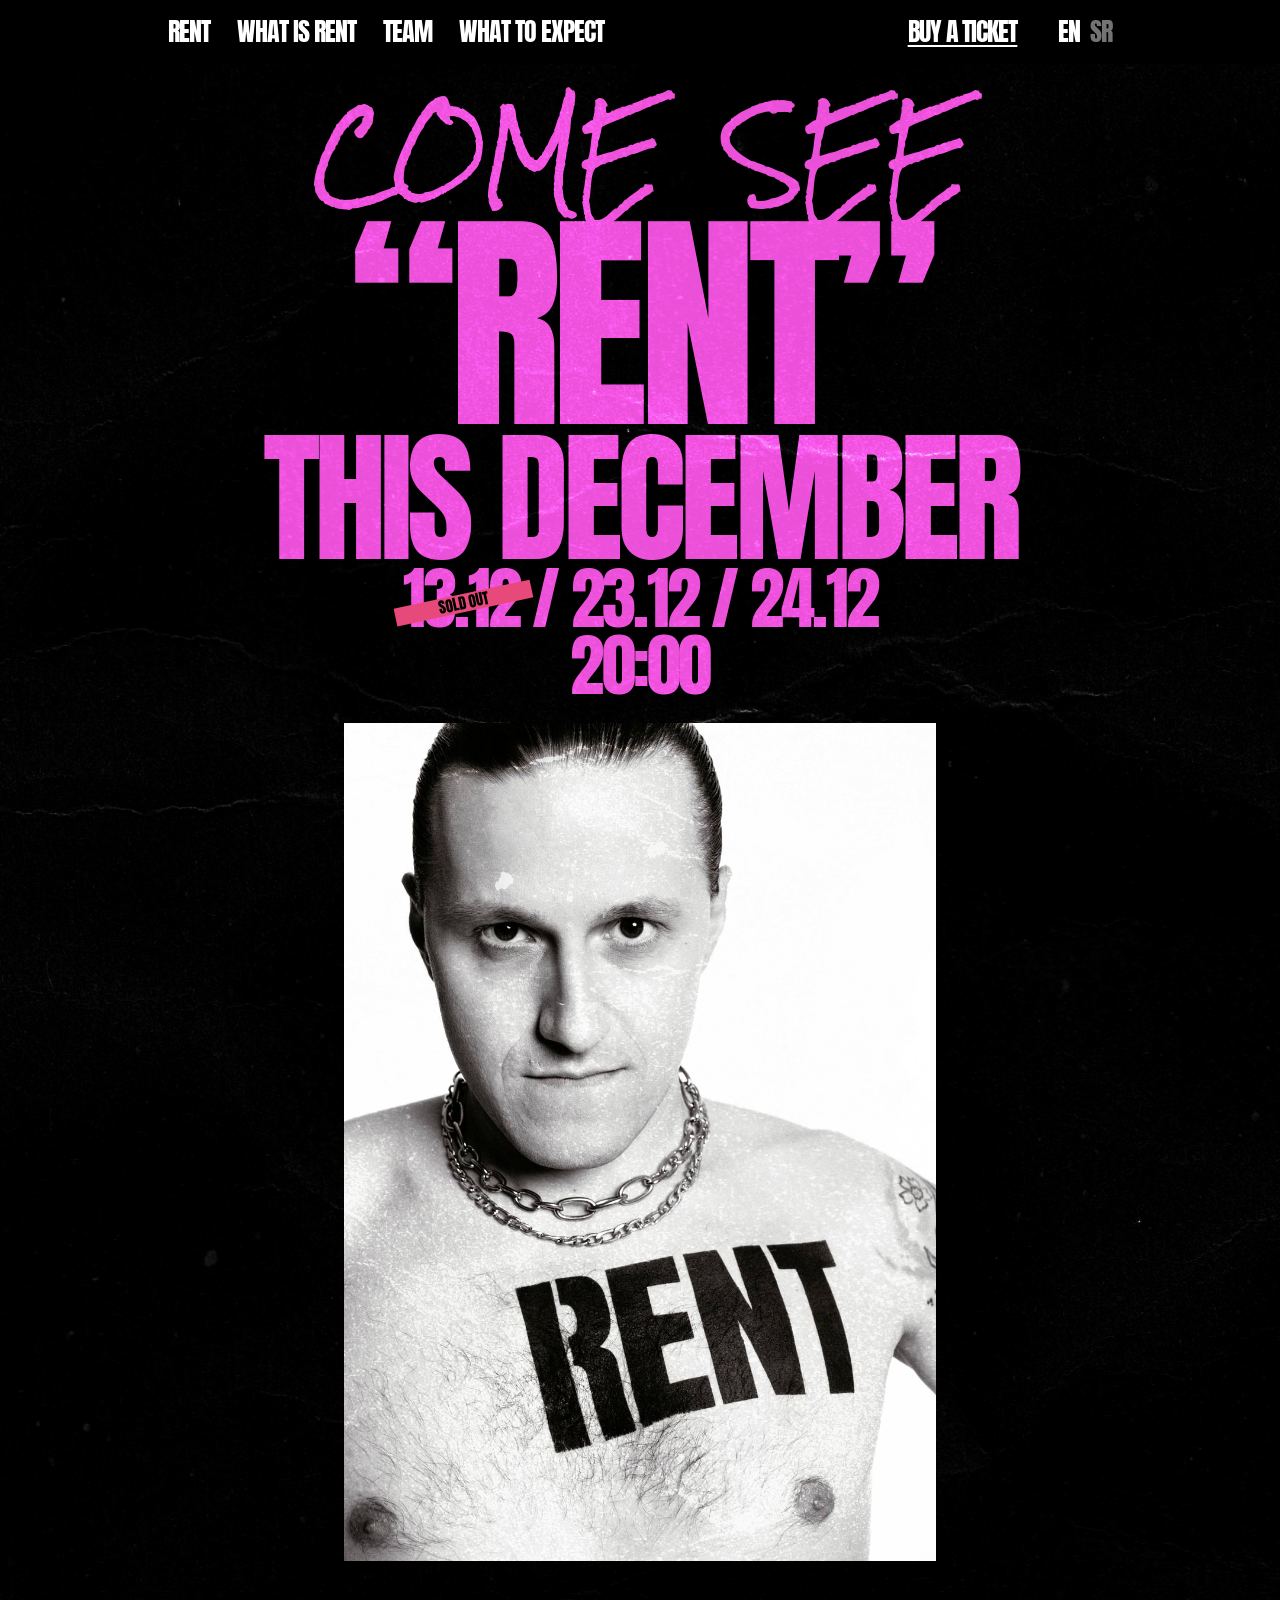
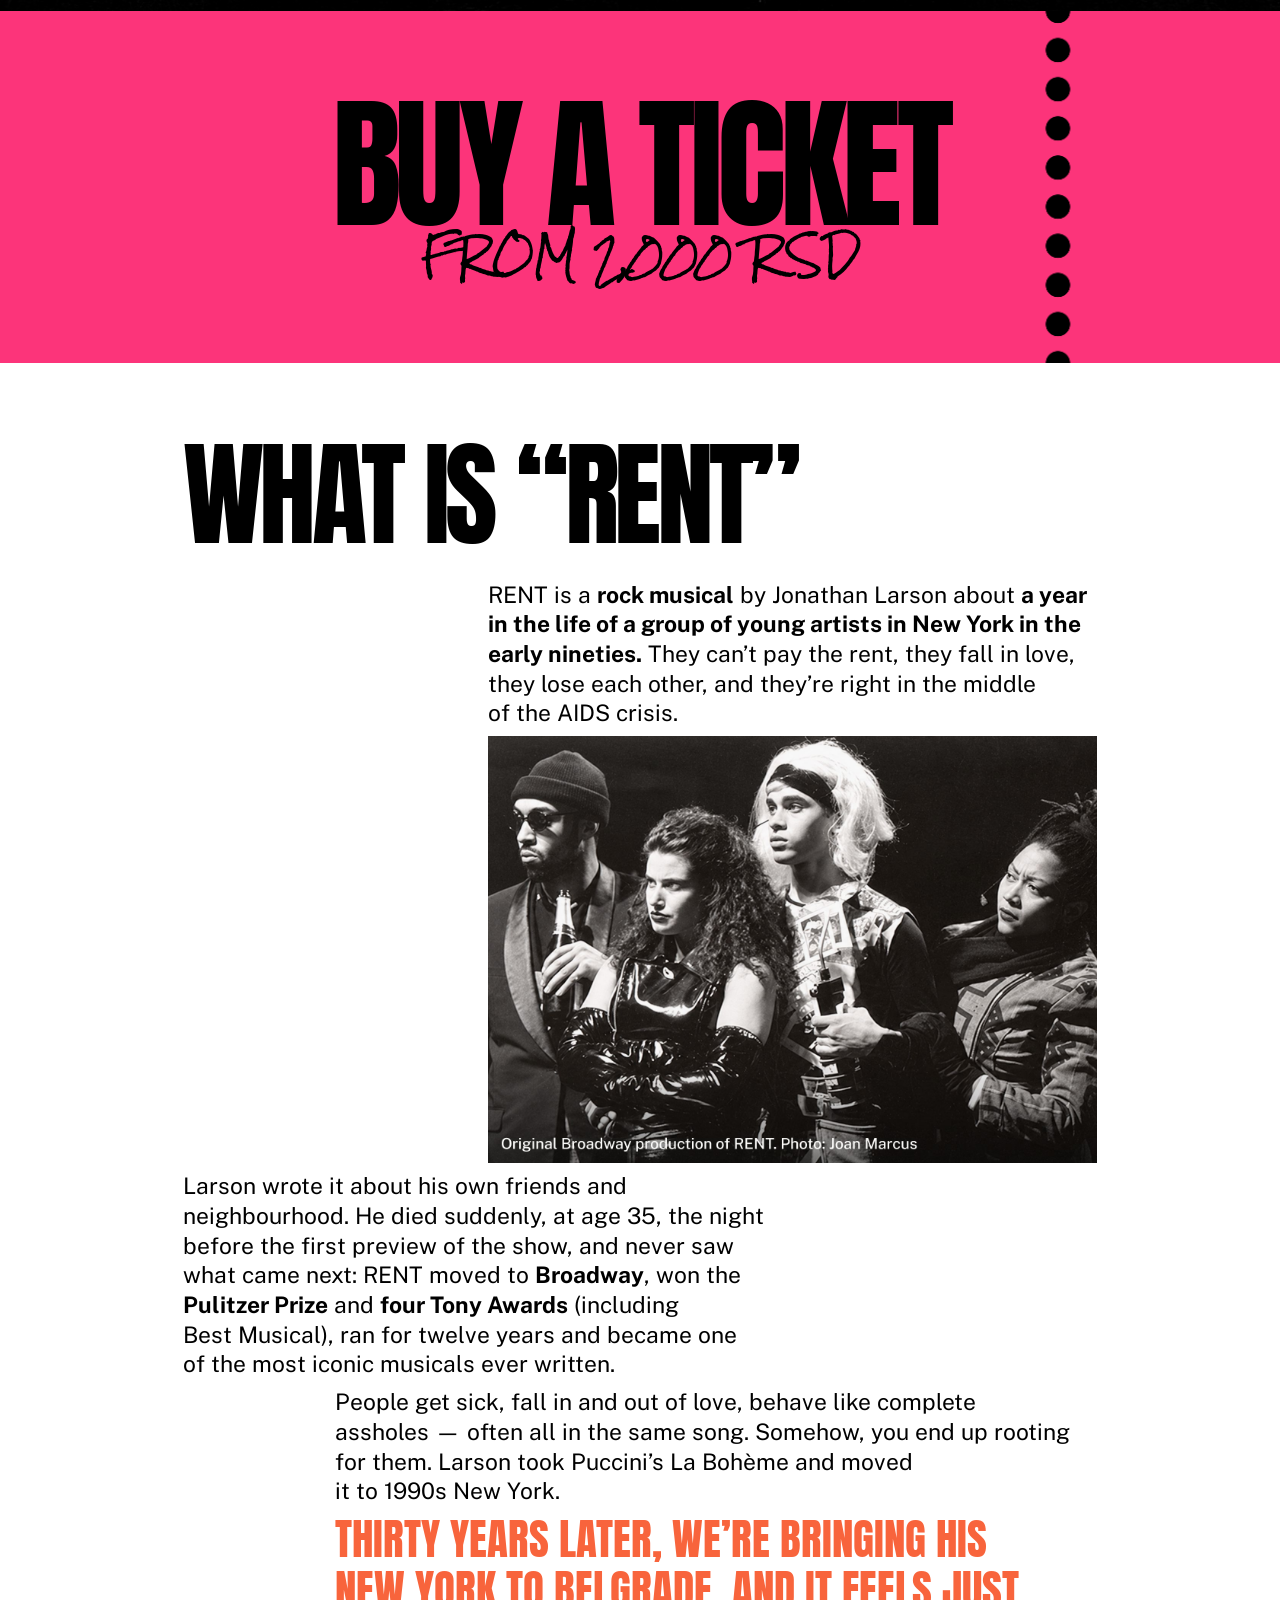
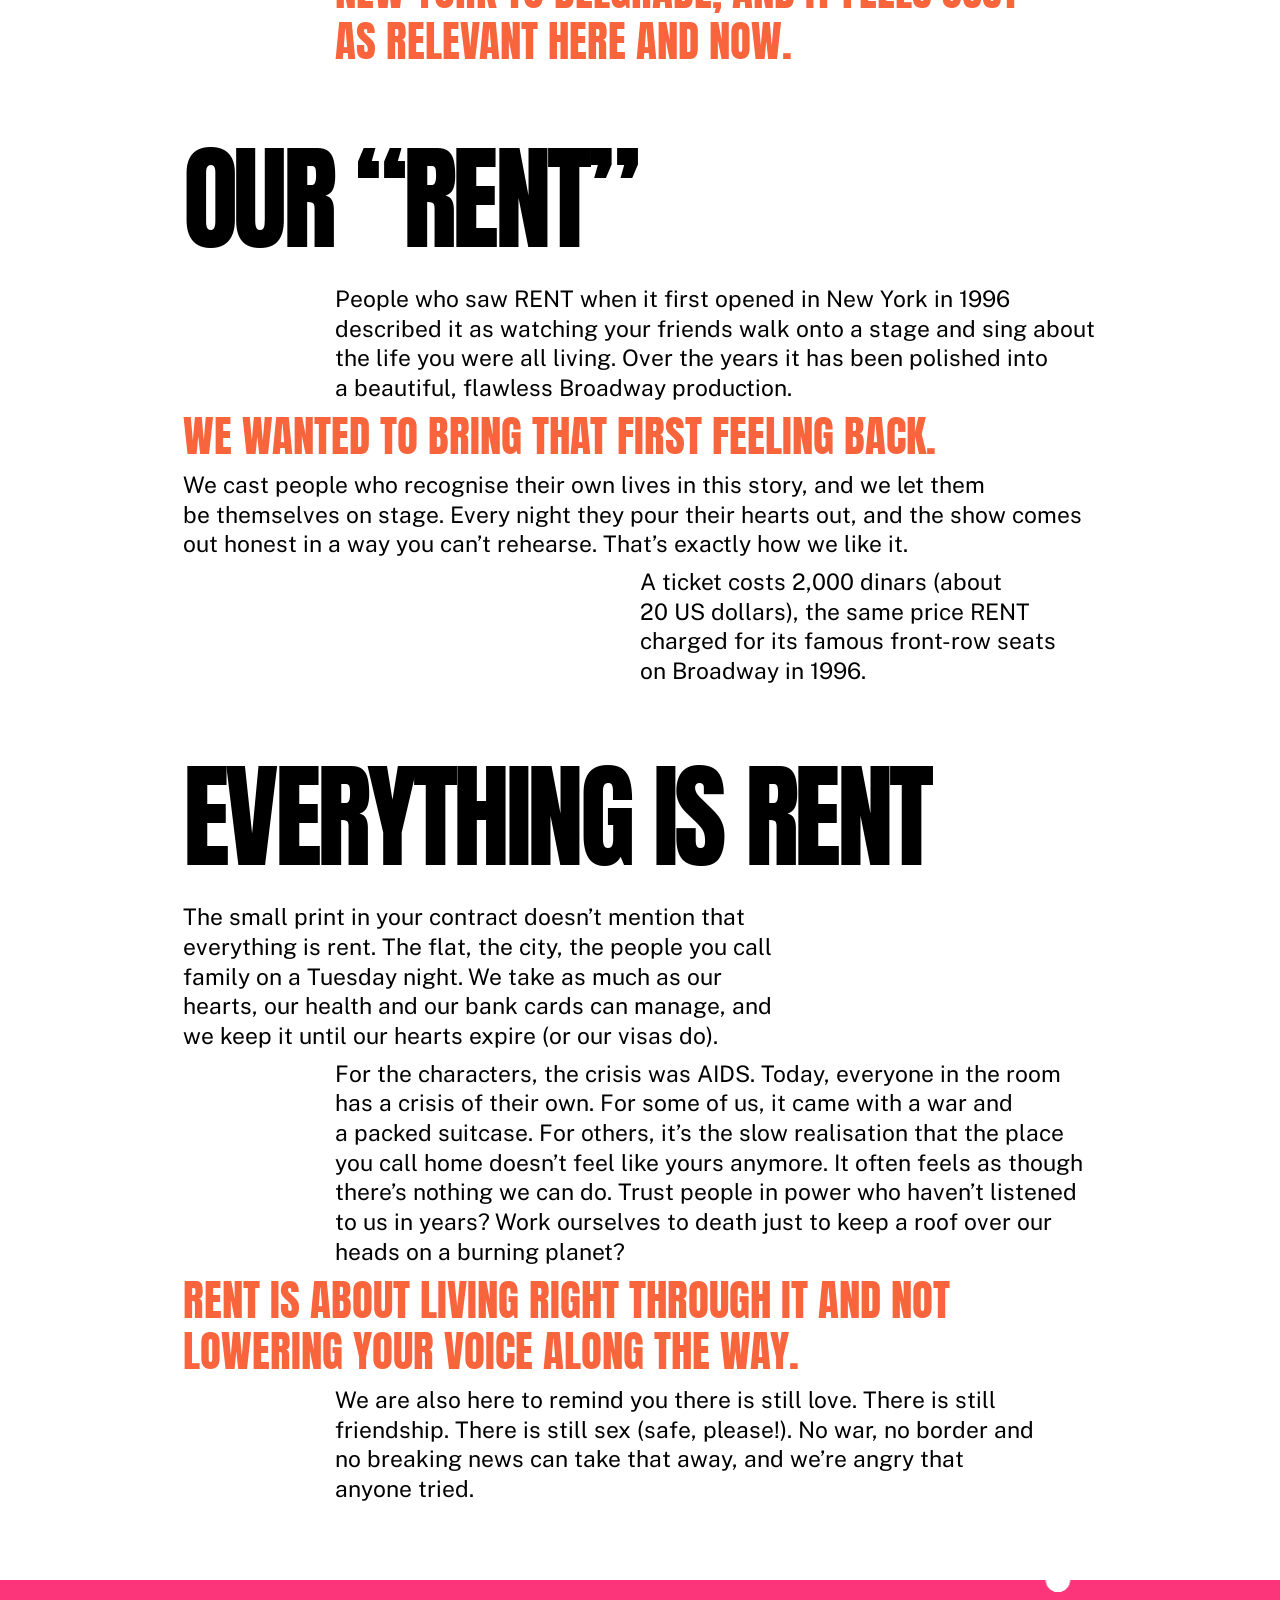
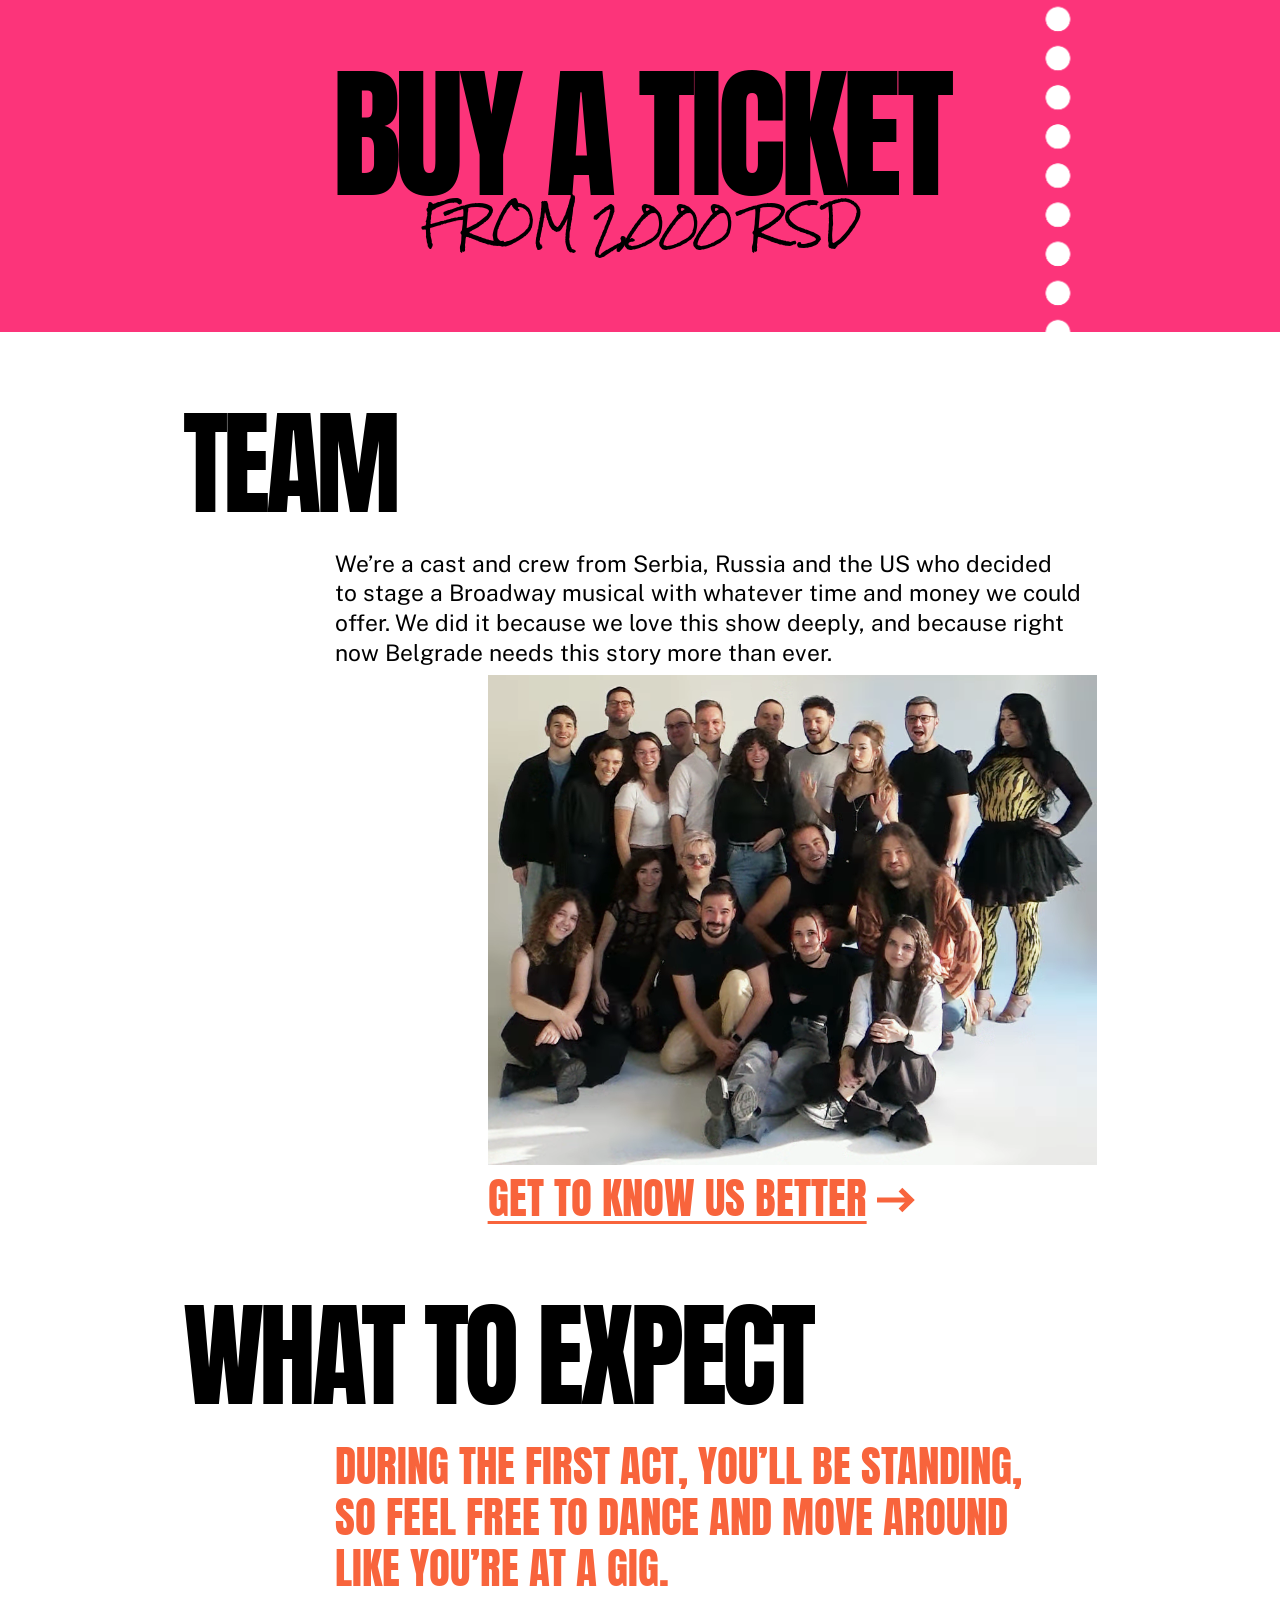
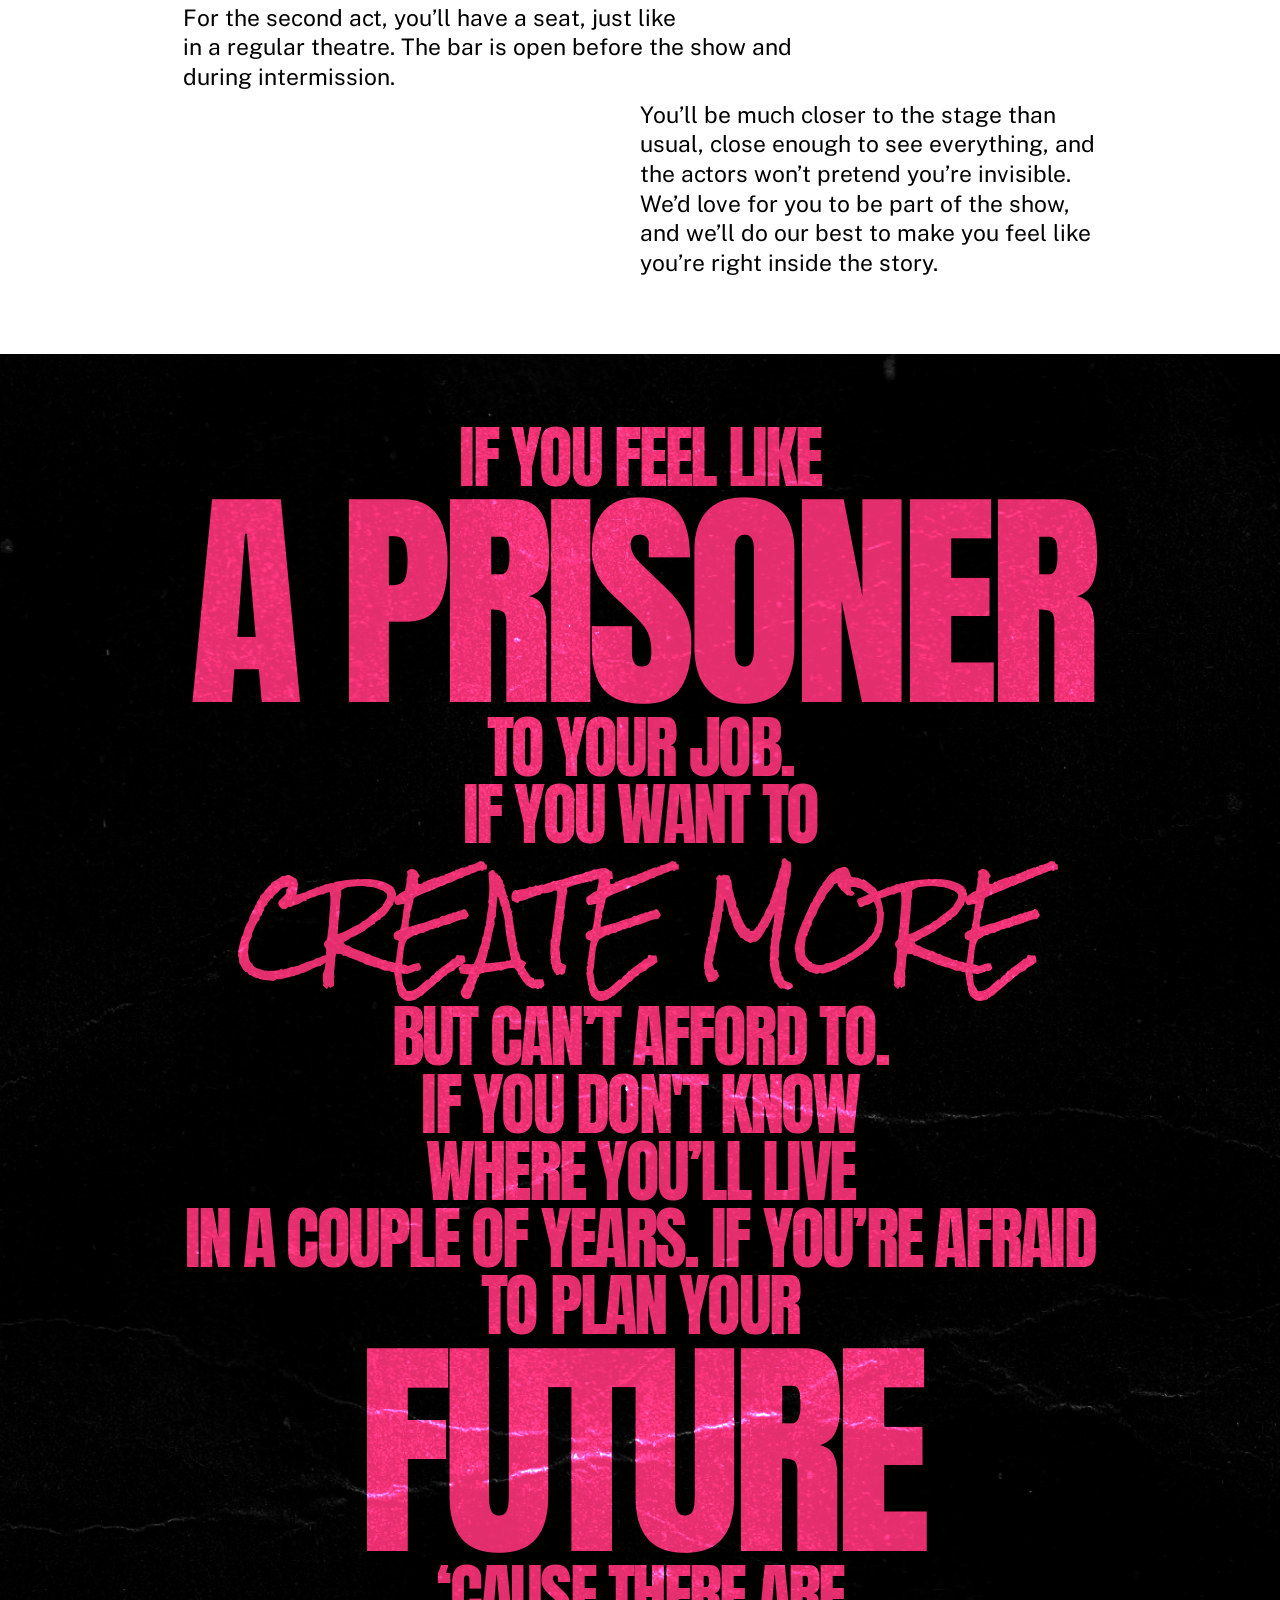
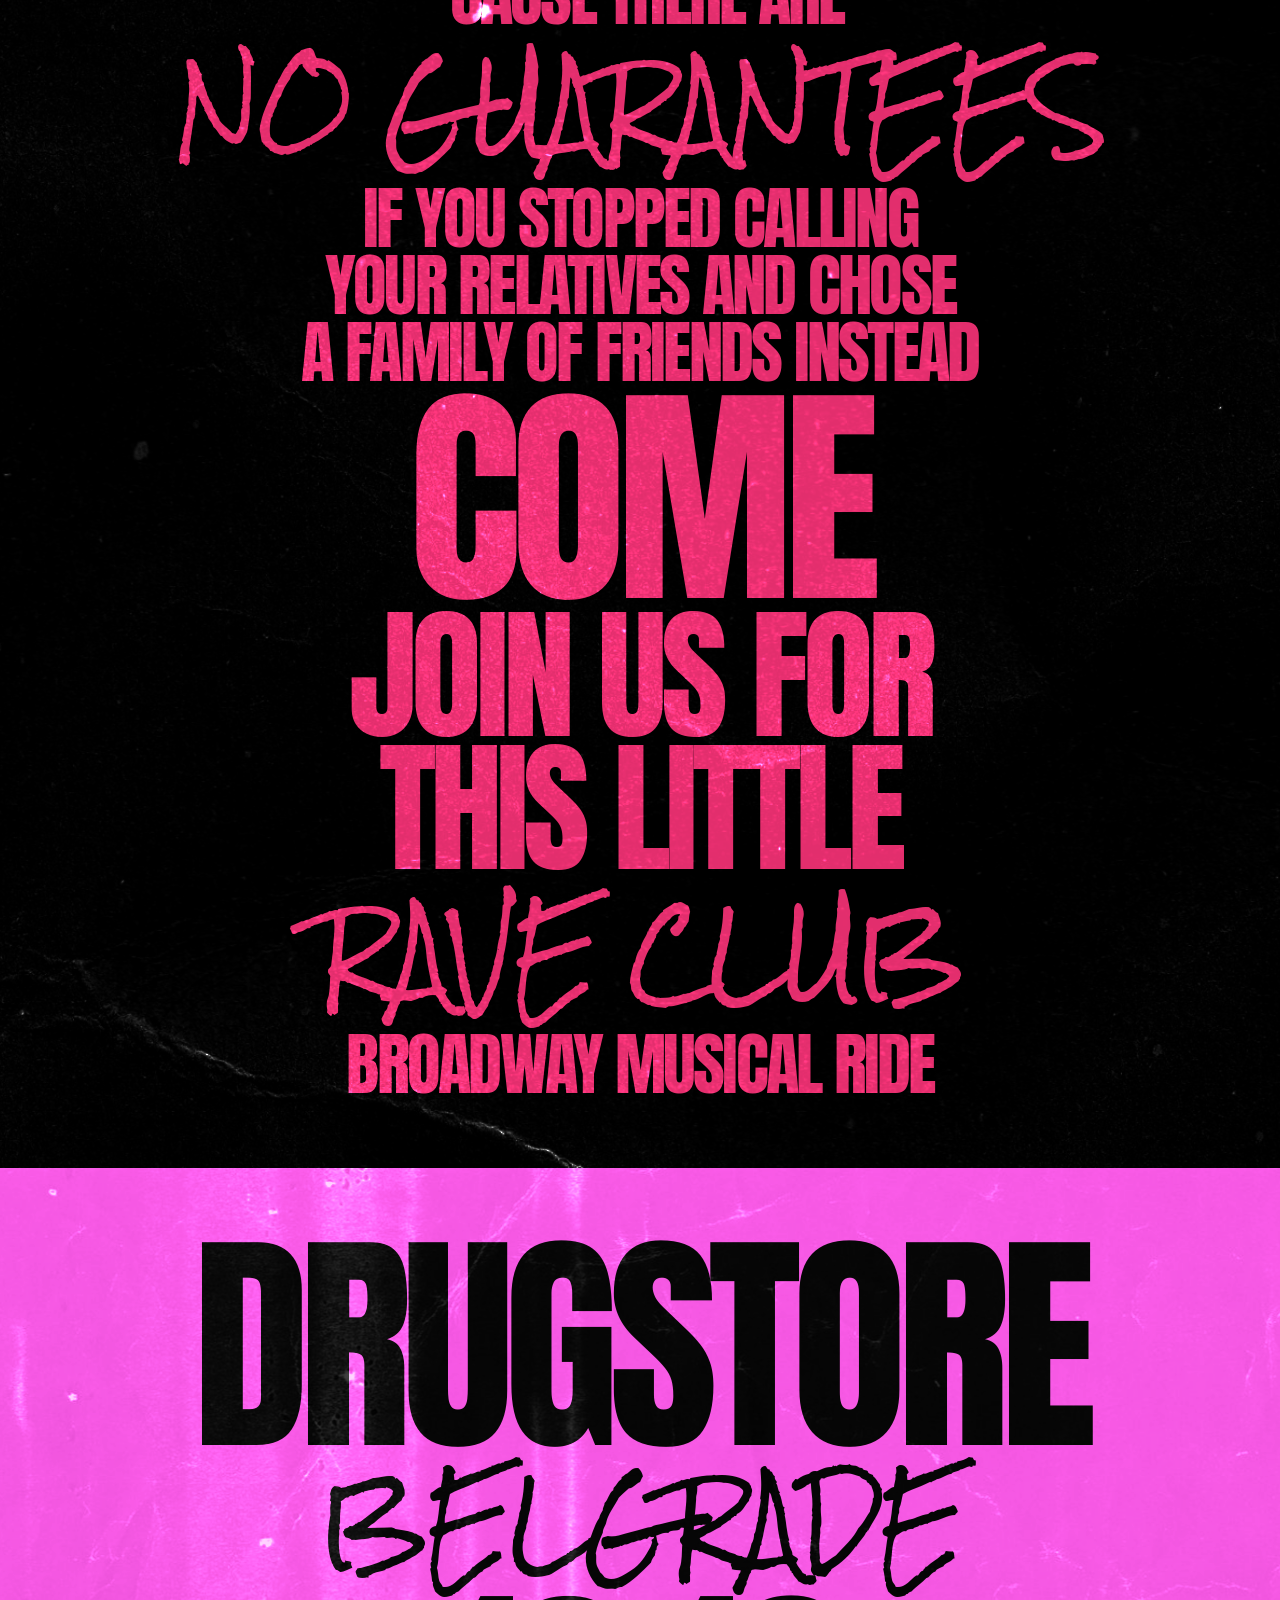
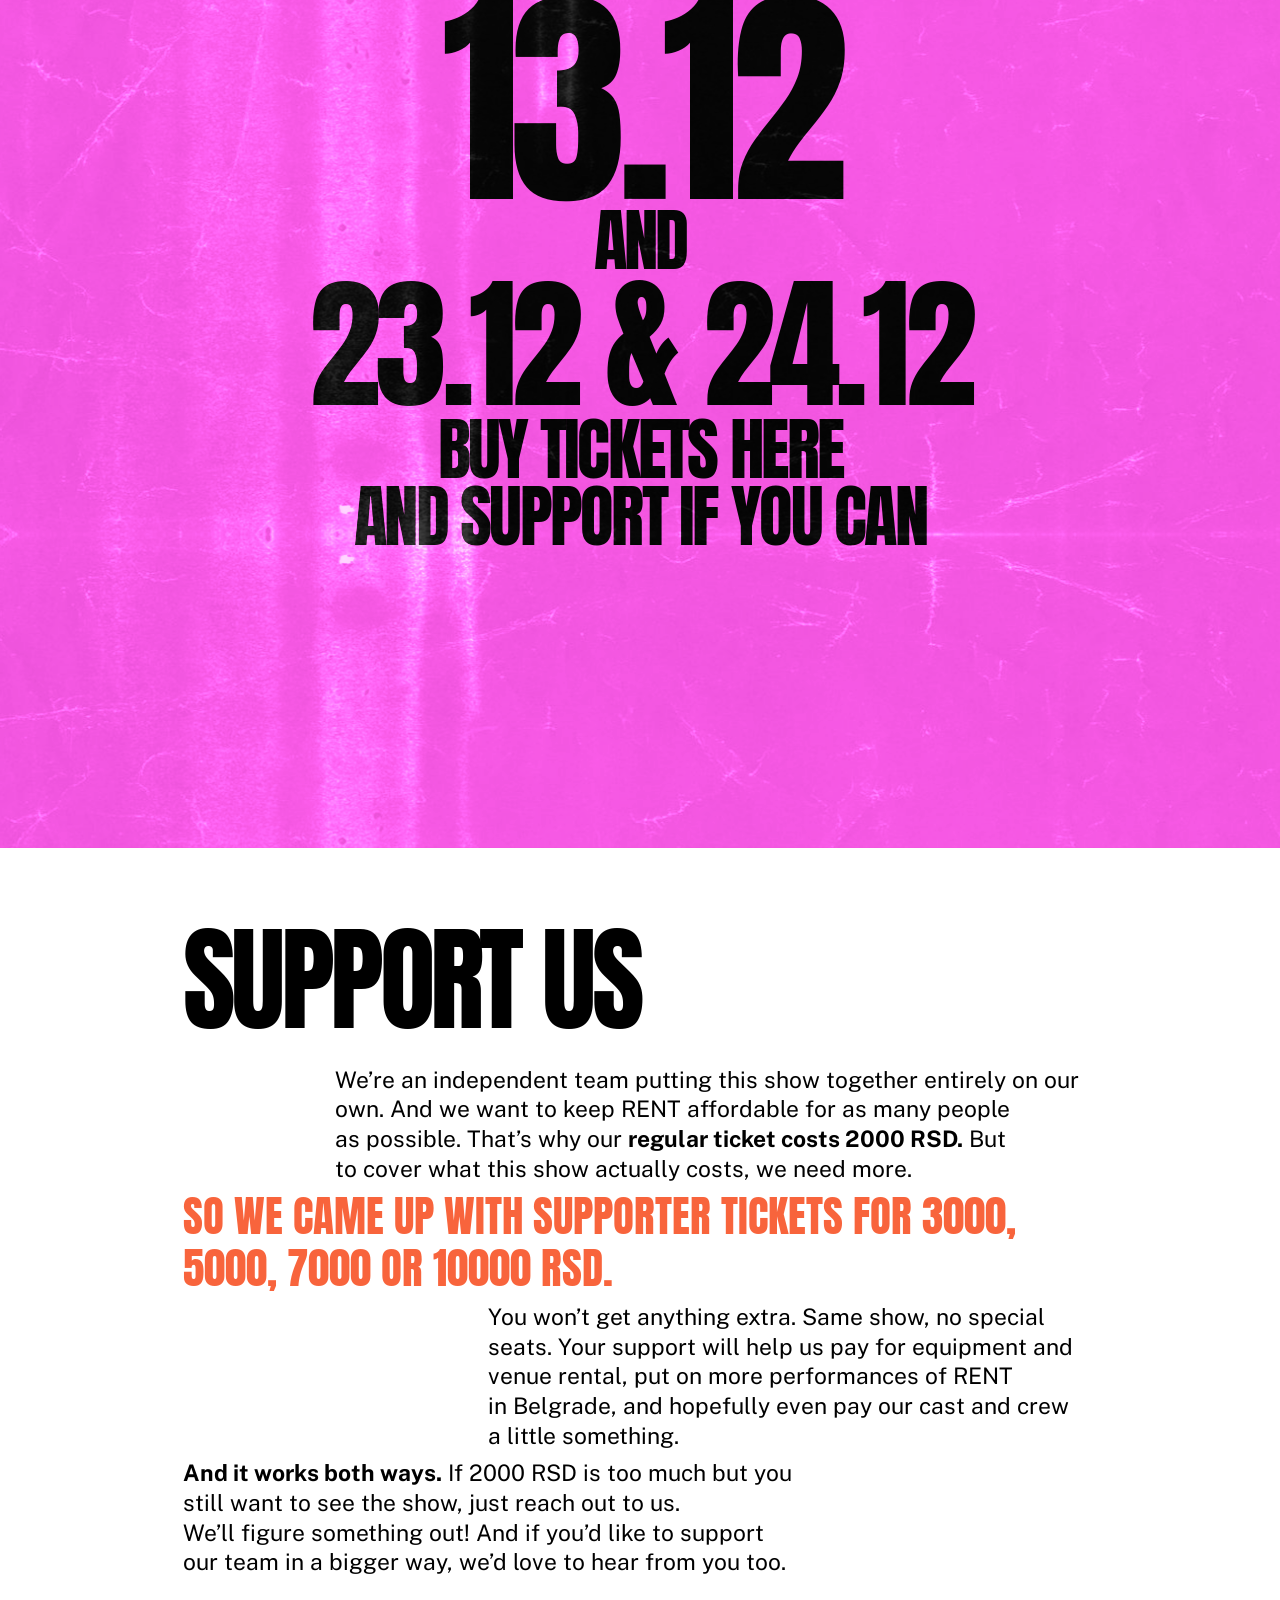
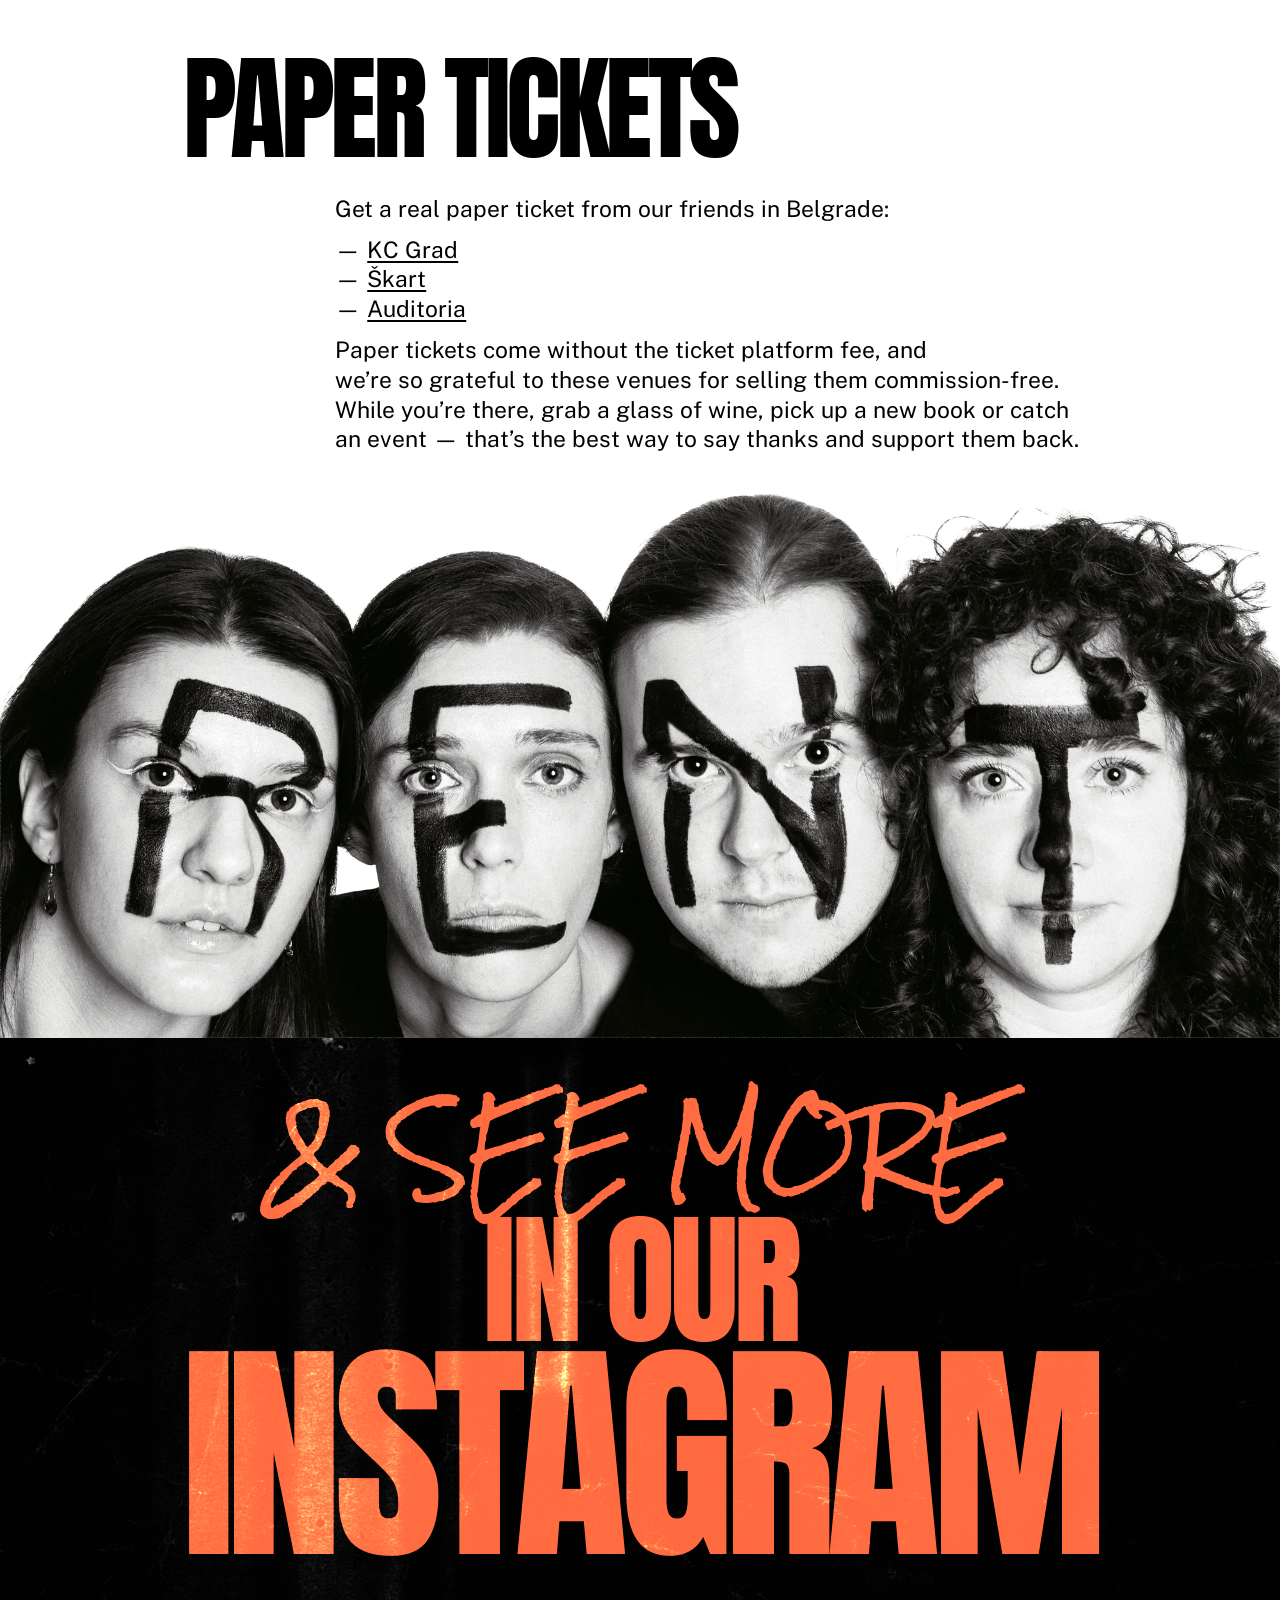
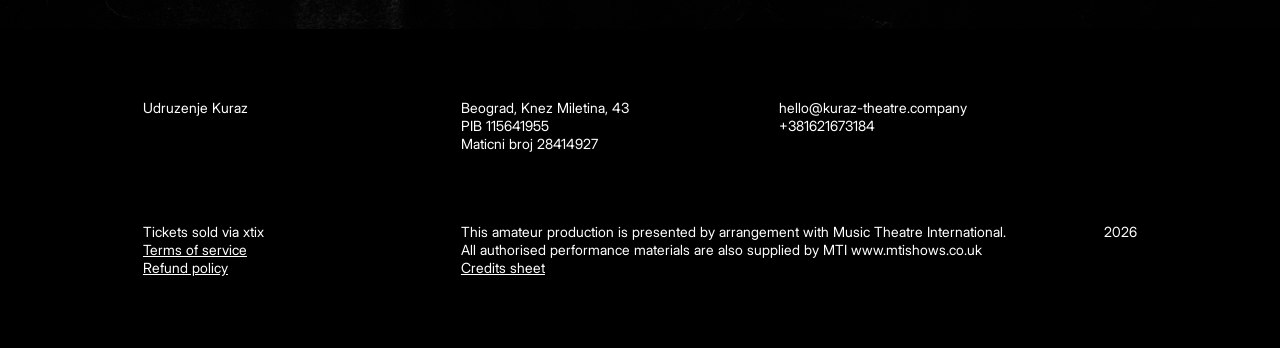
==== commit d9c7723d: "Team: updated roles Co-Authored-By: Claude Opus 5.5 <noreply@anthropic.com> Claude-Session: https://" ====
--- a/index.html
+++ b/index.html
@@ -17,8 +17,8 @@
 <link rel="icon" type="image/png" sizes="32x32" href="favicon-32.png">
 <link rel="apple-touch-icon" href="apple-touch-icon.png">
 <script defer src="https://cloud.umami.is/script.js" data-website-id="f77260aa-2fc8-4497-9ee6-ddd14eaf5aa1"></script>
-<link rel="stylesheet" href="fonts.css?v=202611171217">
-<link rel="stylesheet" href="style.css?v=202611171217">
+<link rel="stylesheet" href="fonts.css?v=202611251245">
+<link rel="stylesheet" href="style.css?v=202611251245">
 <meta name="facebook-domain-verification" content="i68s8gtmrcw4w36nhd83ecqmzk69k4" />
 <!-- Meta Pixel Code -->
 <script>
@@ -110,7 +110,7 @@
     <h2 class="sx__h t a" style="--d:150;--m:56" data-i18n="about_h">WHAT IS “RENT”</h2>
     <div class="sx__body">
       <p class="sx__p o-l4" data-i18n="dx_ab1">RENT is a rock musical by Jonathan Larson about a year in the life of a group of young artists in New York in the early nineties. They can’t pay the rent, they fall in love, they lose each other, and they’re right in the middle of the AIDS crisis.</p>
-      <div class="sx-img o-l4" style="--r:1600/1122"><img src="images/home/original-cast.jpg?v=202611171217" alt="Original RENT cast, 1996"></div>
+      <div class="sx-img o-l4" style="--r:1600/1122"><img src="images/home/original-cast.jpg?v=202611251245" alt="Original RENT cast, 1996"></div>
       <p class="sx__p o-r4" data-i18n="dx_ab2">Larson wrote it about his own friends and neighbourhood. He died suddenly, at age 35, the night before the first preview of the show, and never saw what came next: RENT moved to Broadway, won the Pulitzer Prize and four Tony Awards (including Best Musical), ran for twelve years and became one of the most iconic musicals ever written.</p>
       <p class="sx__p o-l2" data-i18n="dx_ab3">People get sick, fall in and out of love, behave like complete assholes — often all in the same song. Somehow, you end up rooting for them. Larson took Puccini’s La Bohème and moved it to 1990s New York.</p>
       <p class="sx__q o-l2" data-i18n="dx_abq">Thirty years later, we’re bringing his New York to Belgrade, and it feels just as relevant here and now.</p>
@@ -148,7 +148,7 @@
     <h2 class="sx__h t a" style="--d:150;--m:56" data-i18n="team_h">TEAM</h2>
     <div class="sx__body">
       <p class="sx__p o-l2" data-i18n="dx_tm1">We’re a cast and crew from Serbia, Russia and the US who decided to stage a Broadway musical with whatever time and money we could offer. We did it because we love this show deeply, and because right now Belgrade needs this story more than ever.</p>
-      <div class="sx-img o-l4" style="--r:1045/840;--op:50% 64%"><video autoplay muted loop playsinline webkit-playsinline preload="auto" poster="images/team-poster.jpg?v=202611171217" aria-label="RENT team"><source src="images/team.mp4?v=202611171217" type="video/mp4"><source src="images/team.webm?v=202611171217" type="video/webm"></video></div>
+      <div class="sx-img o-l4" style="--r:1045/840;--op:50% 64%"><video autoplay muted loop playsinline webkit-playsinline preload="auto" poster="images/team-poster.jpg?v=202611251245" aria-label="RENT team"><source src="images/team.mp4?v=202611251245" type="video/mp4"><source src="images/team.webm?v=202611251245" type="video/webm"></video></div>
       <a class="sx__q sx__link o-l4" href="team/" data-i18n="dx_tmlink">get to know us better</a>
     </div>
 </section>
@@ -250,10 +250,10 @@
 <!-- ===== MOBILE STICKY CTA ===== -->
 <a href="#tickets" class="cta-bar cta-bar--fixed" data-i18n="cta_buy">BUY A TICKET</a>
 
-<script src="i18n.js?v=202611171217"></script>
-<script src="main.js?v=202611171217"></script>
+<script src="i18n.js?v=202611251245"></script>
+<script src="main.js?v=202611251245"></script>
 <script src="https://hub.xtix.ai/static/scripts/widget/xtixwidget.js"></script>
-<script src="fx.js?v=202611171217"></script>
+<script src="fx.js?v=202611251245"></script>
 <!-- Meta Pixel: "buy a ticket" links only scroll to the widget -->
 <script>
 document.querySelectorAll('a[href$="#tickets"]').forEach(function(el){
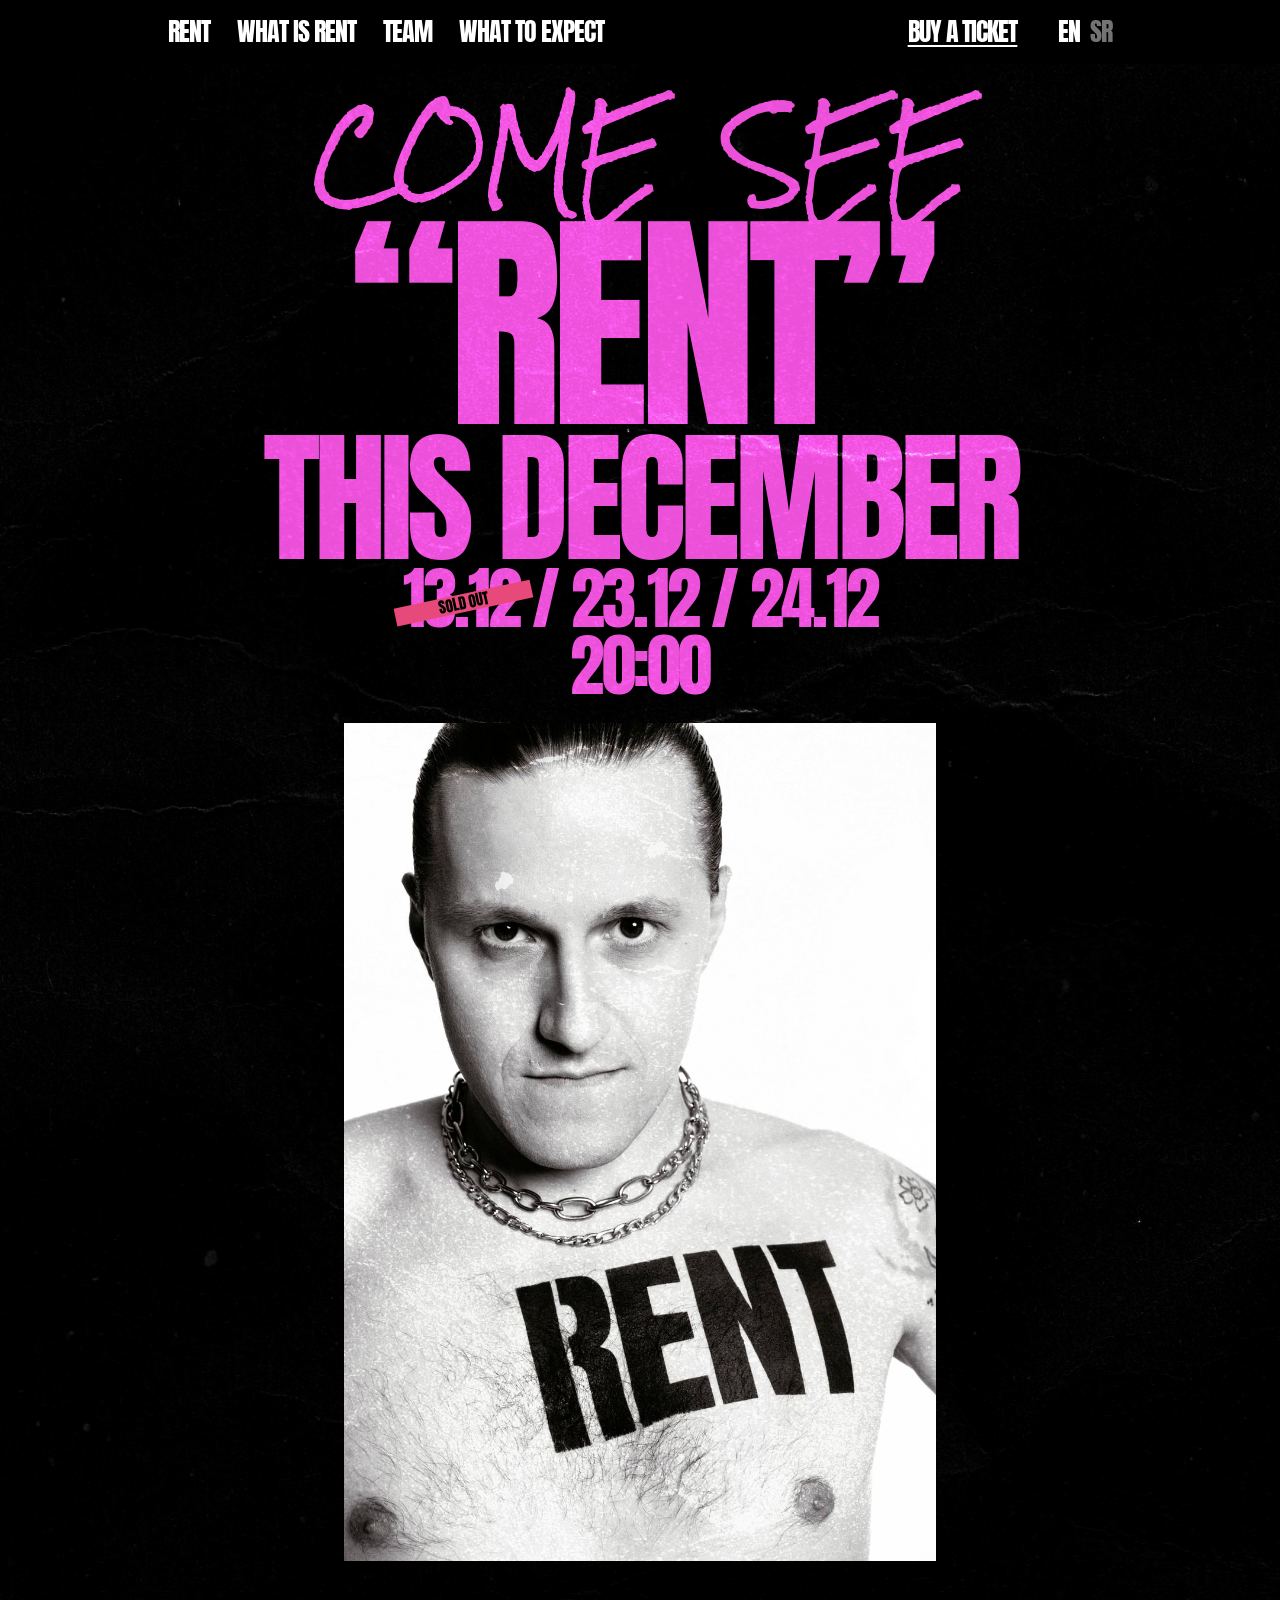
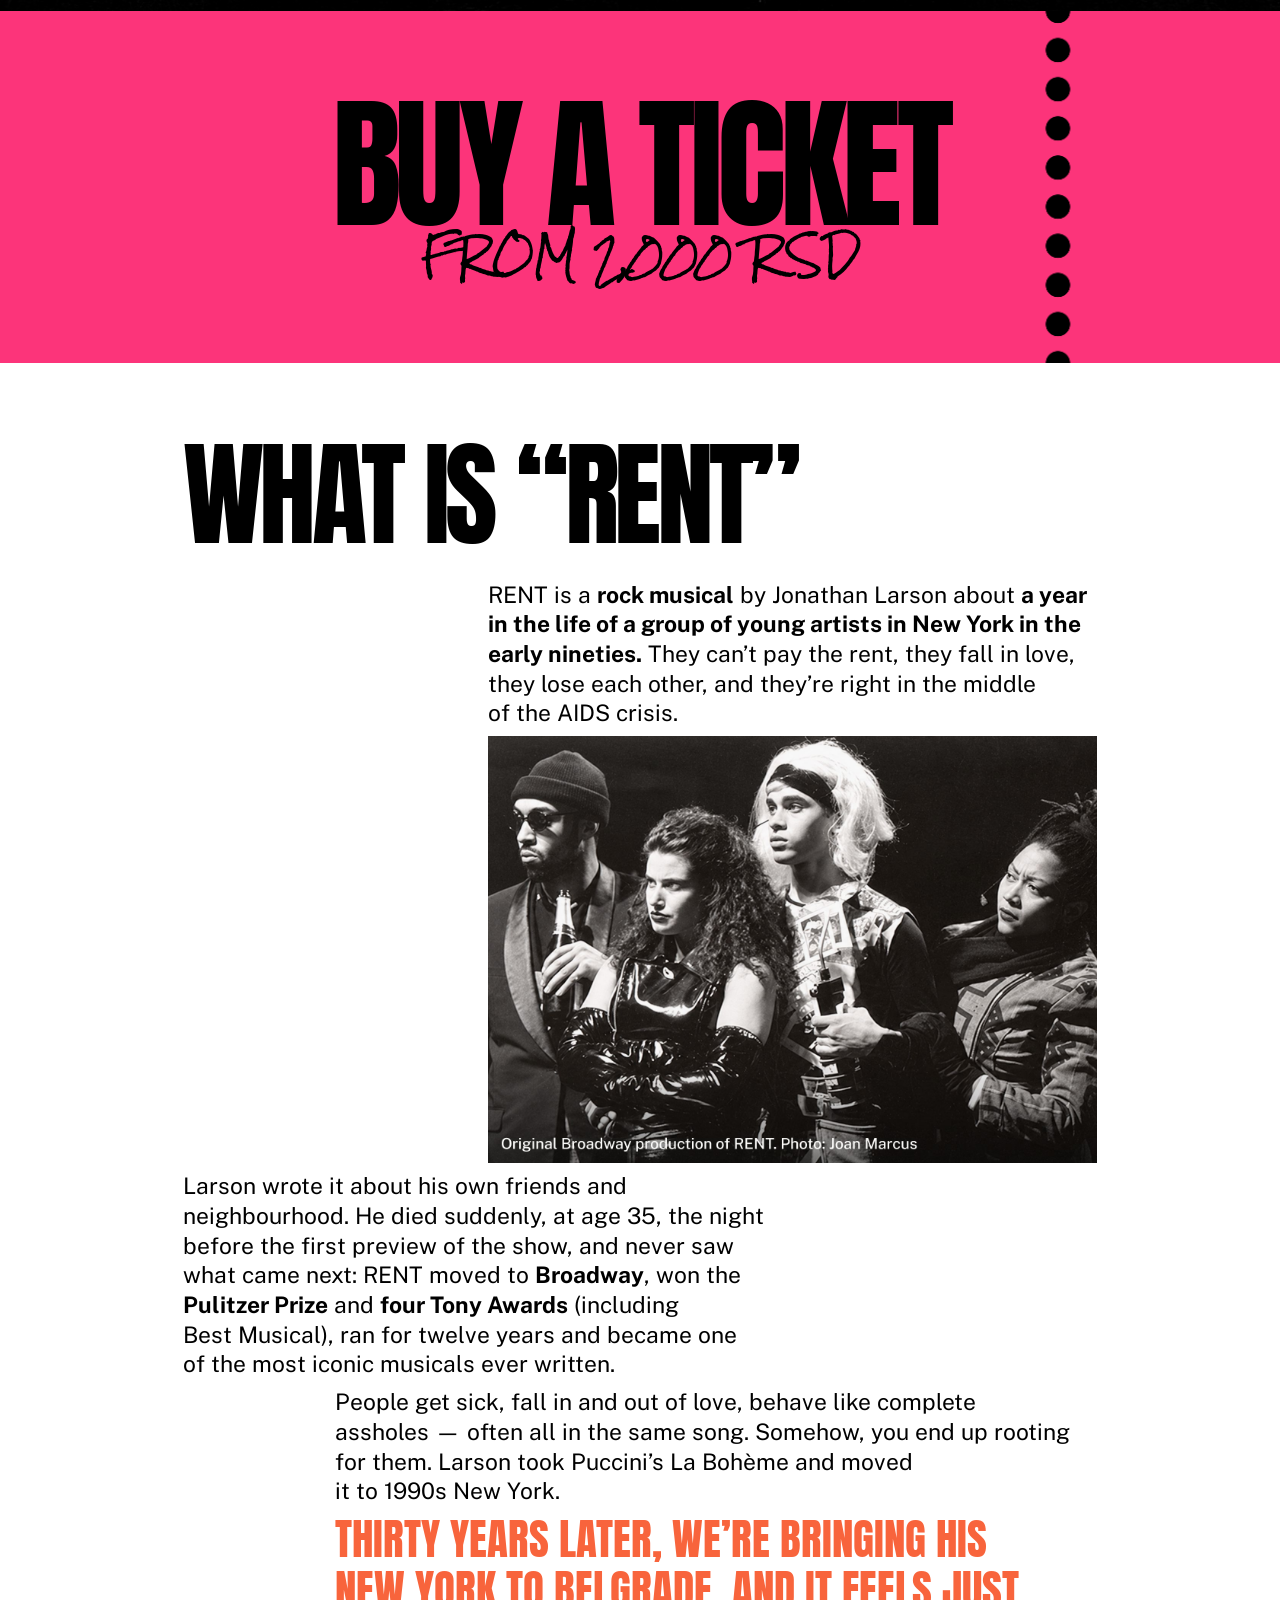
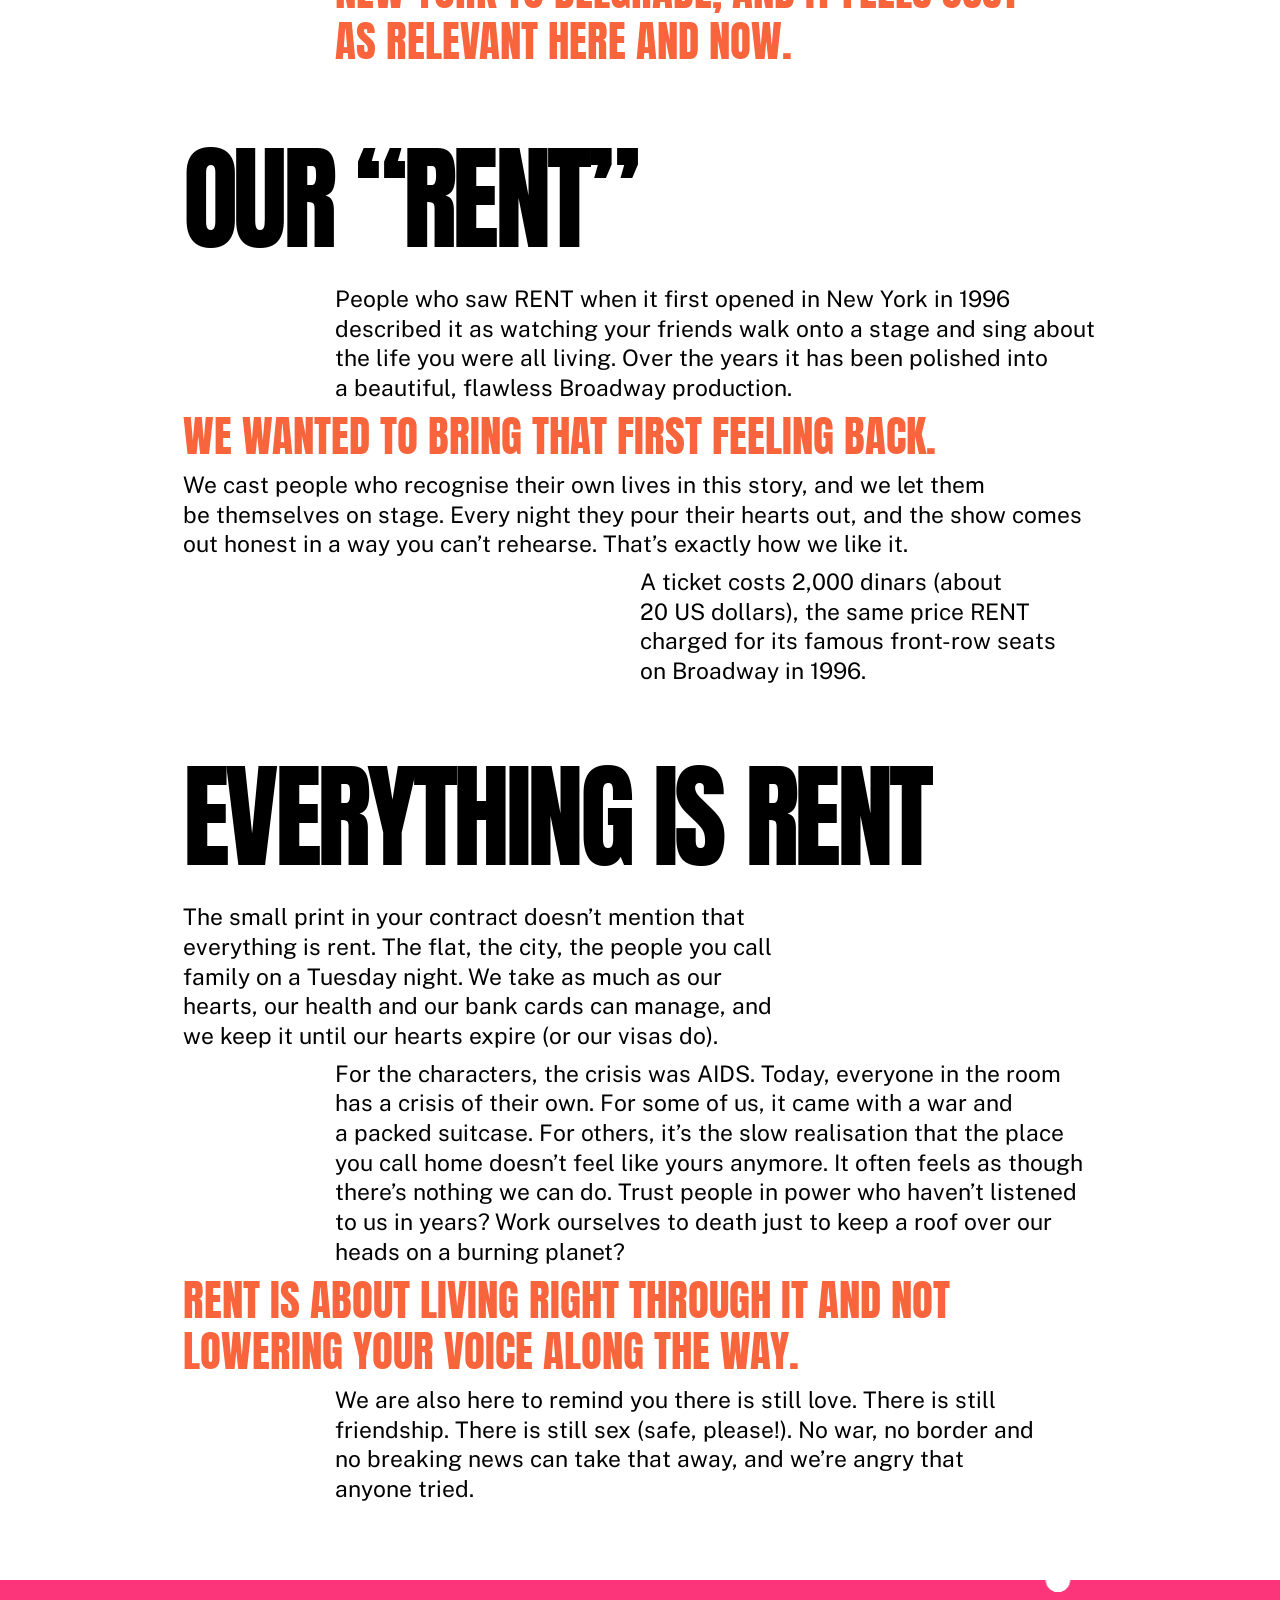
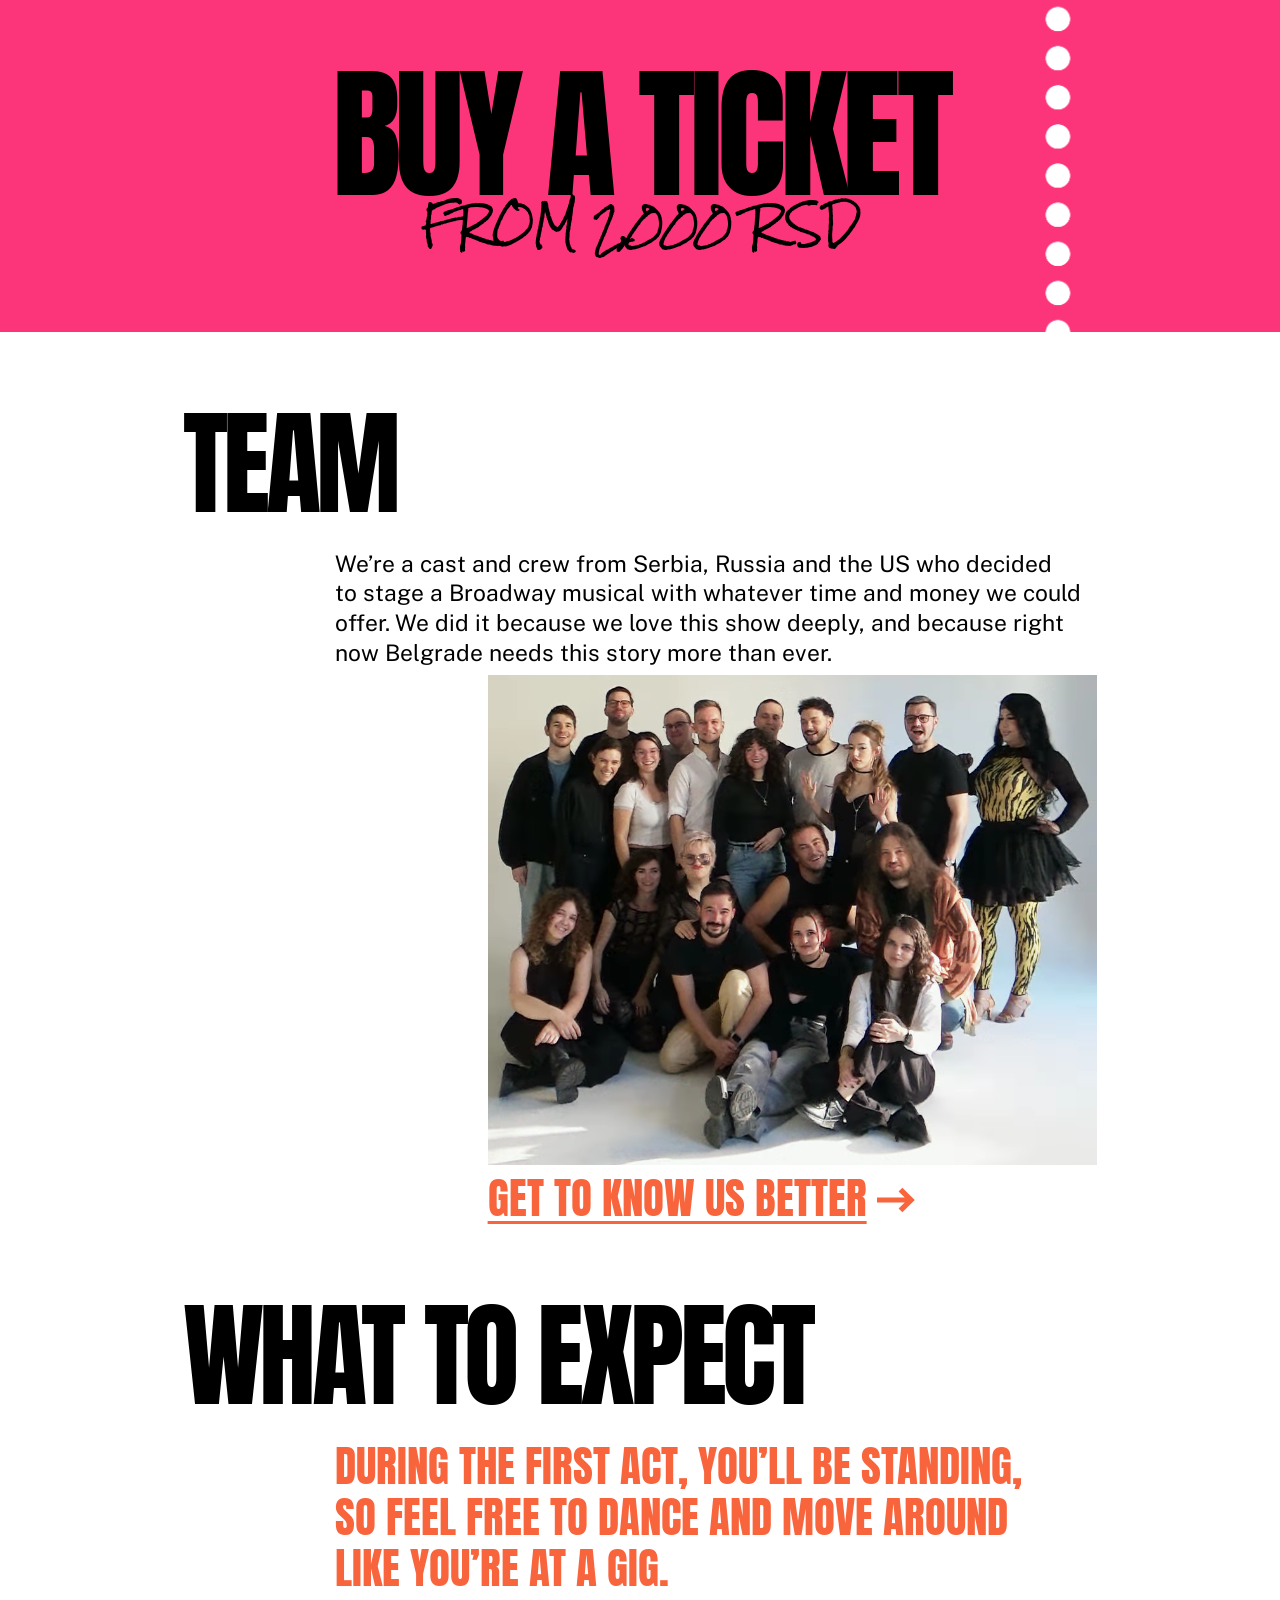
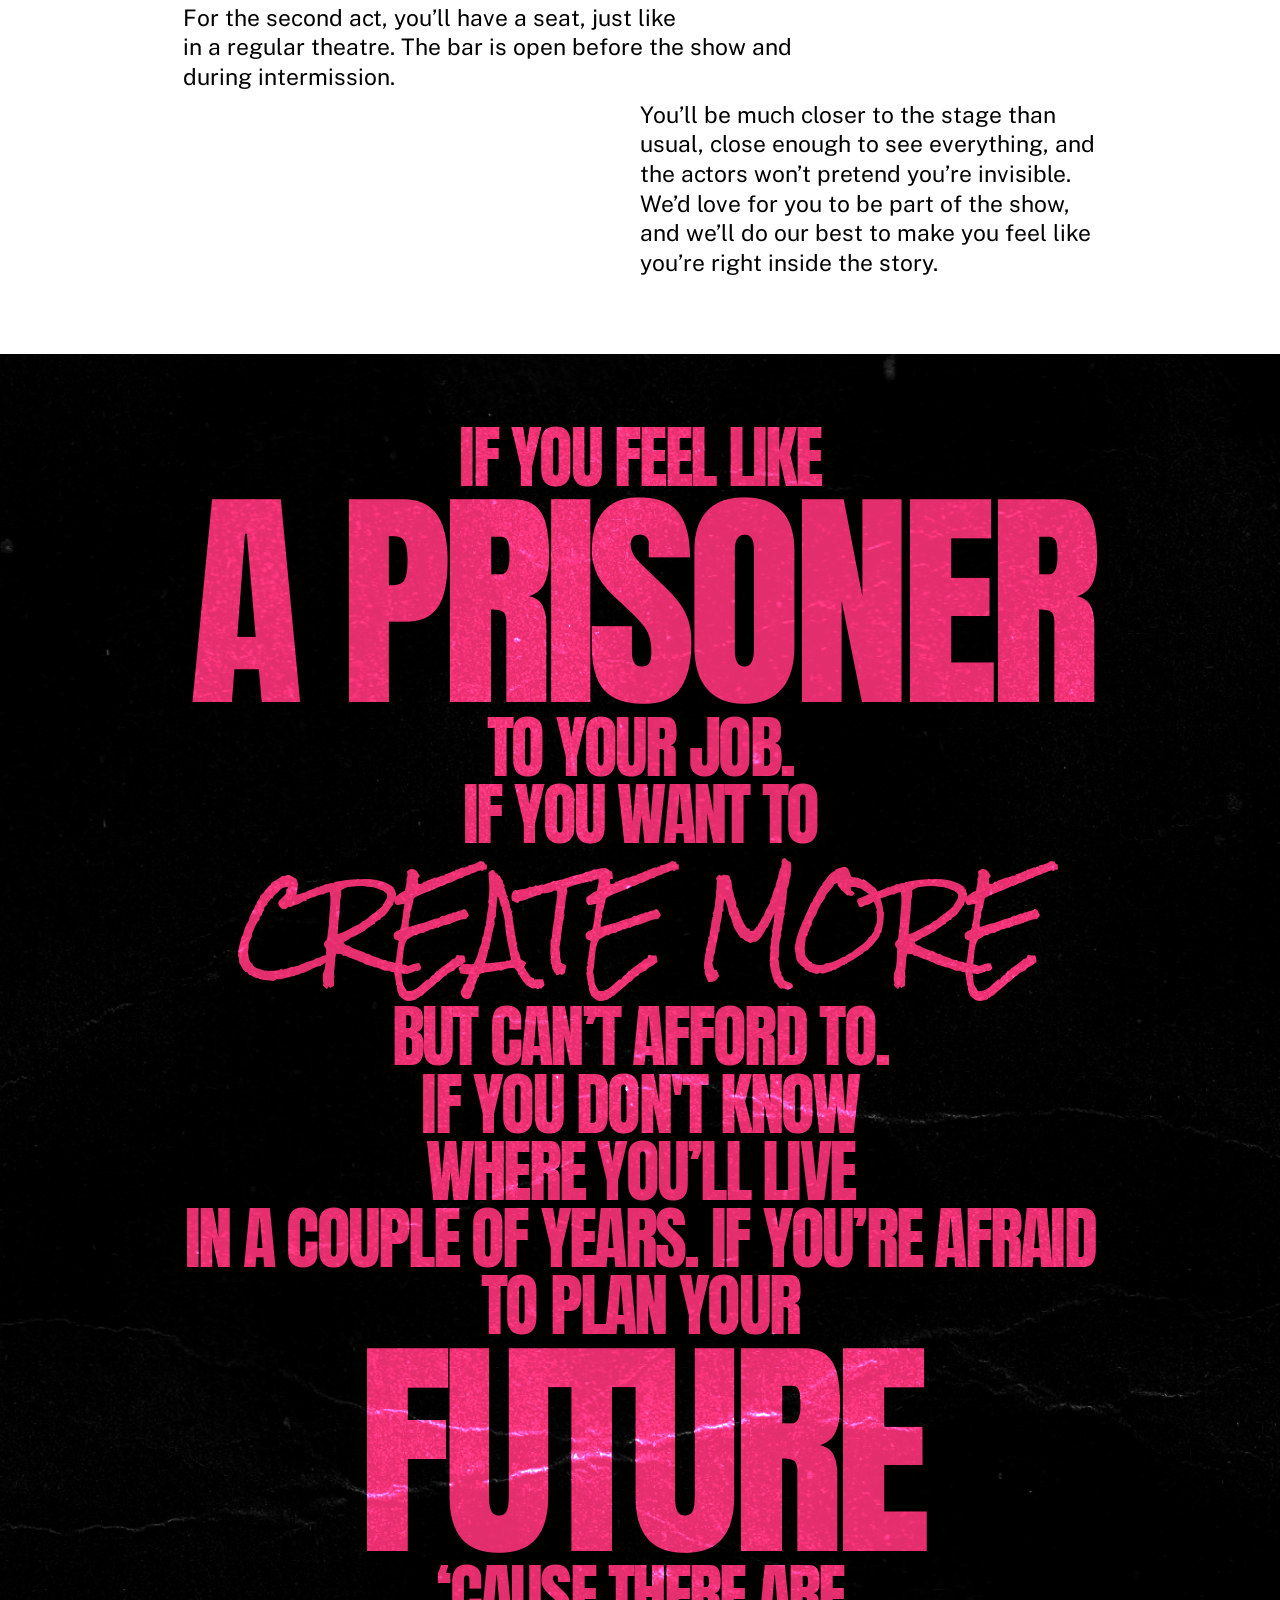
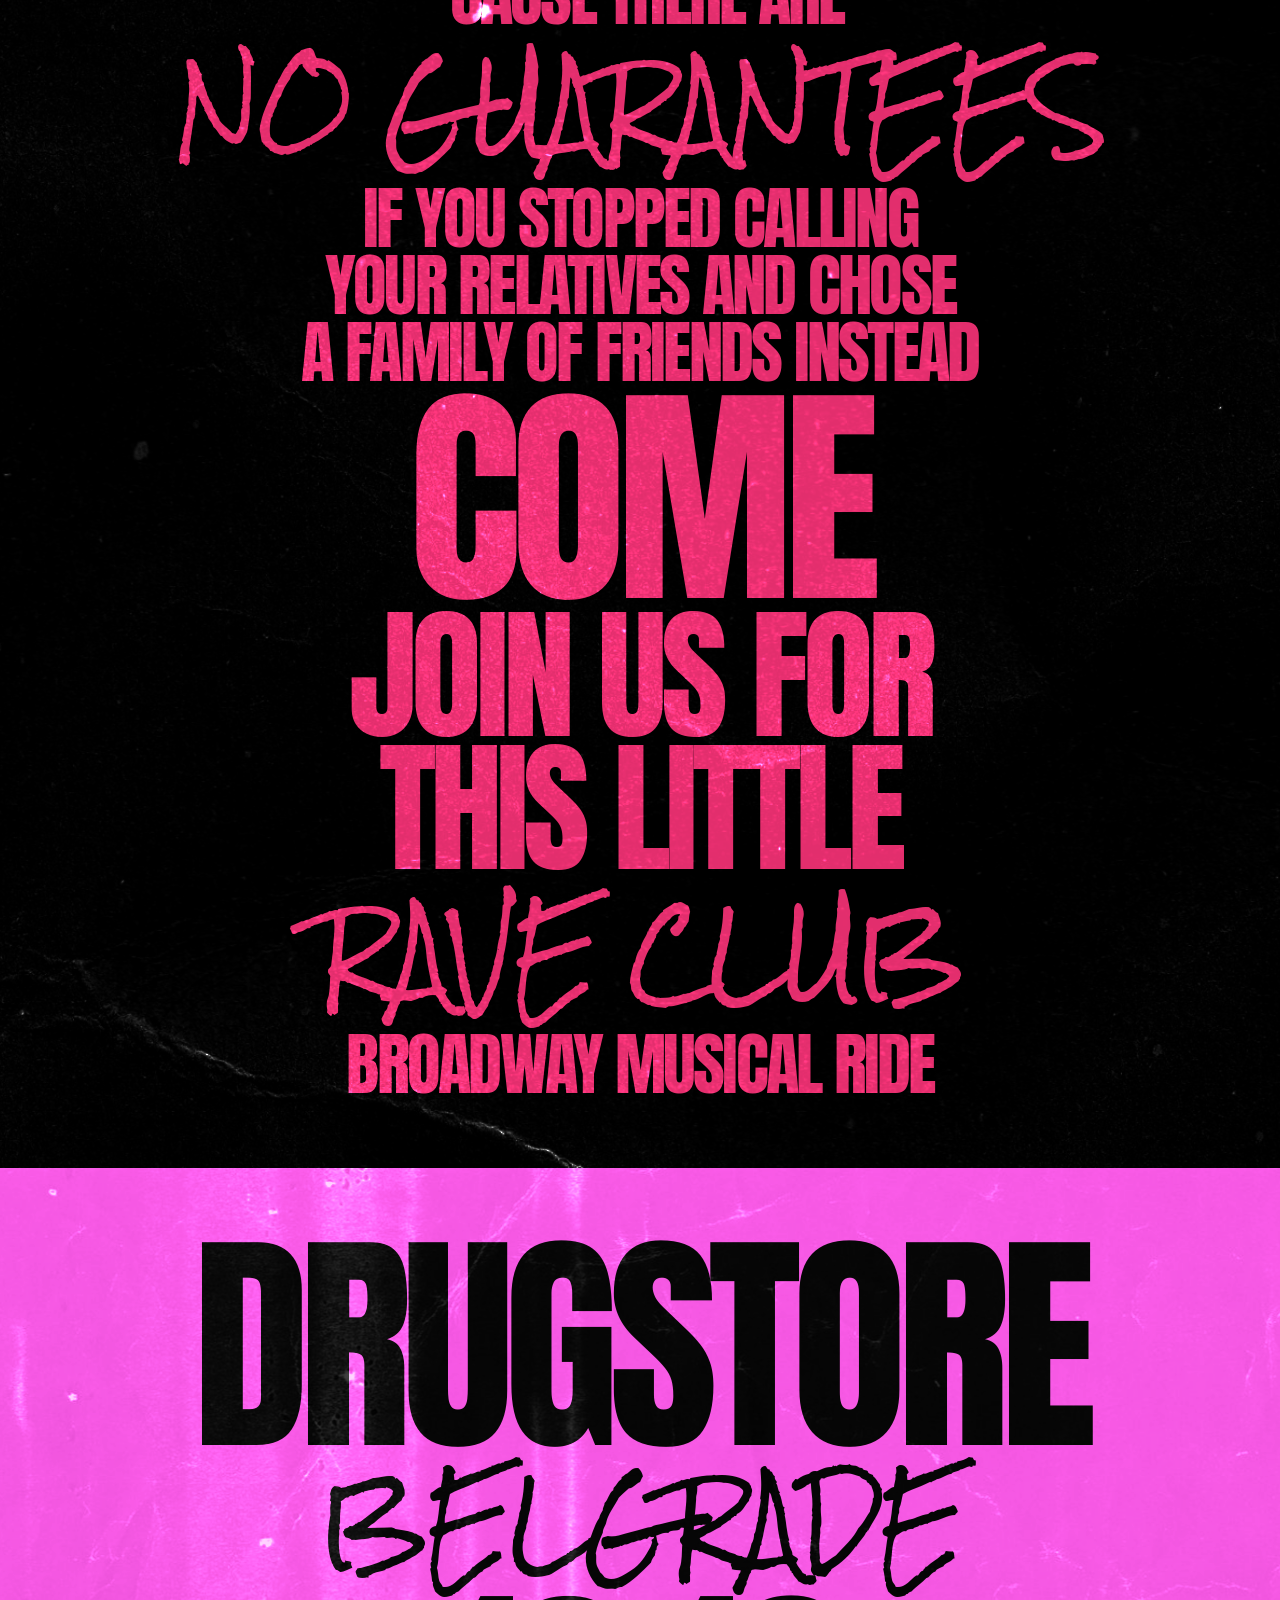
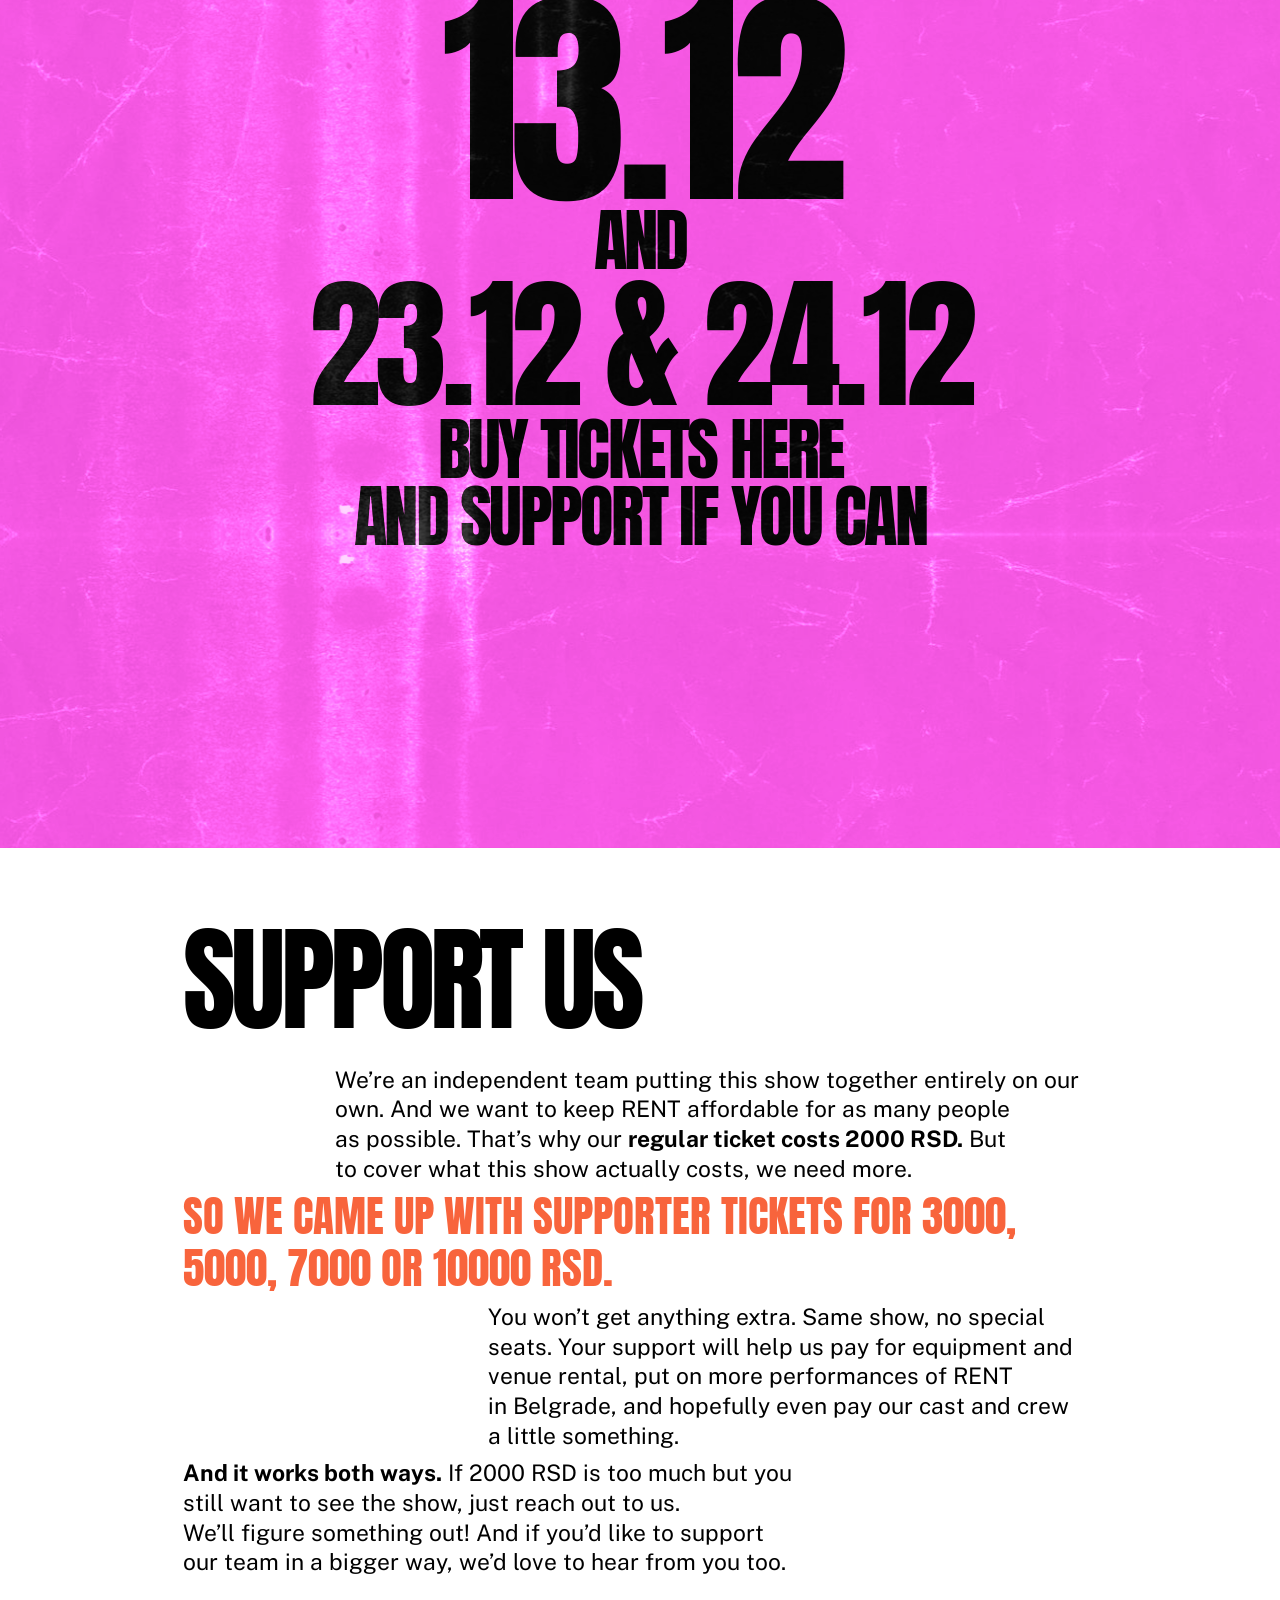
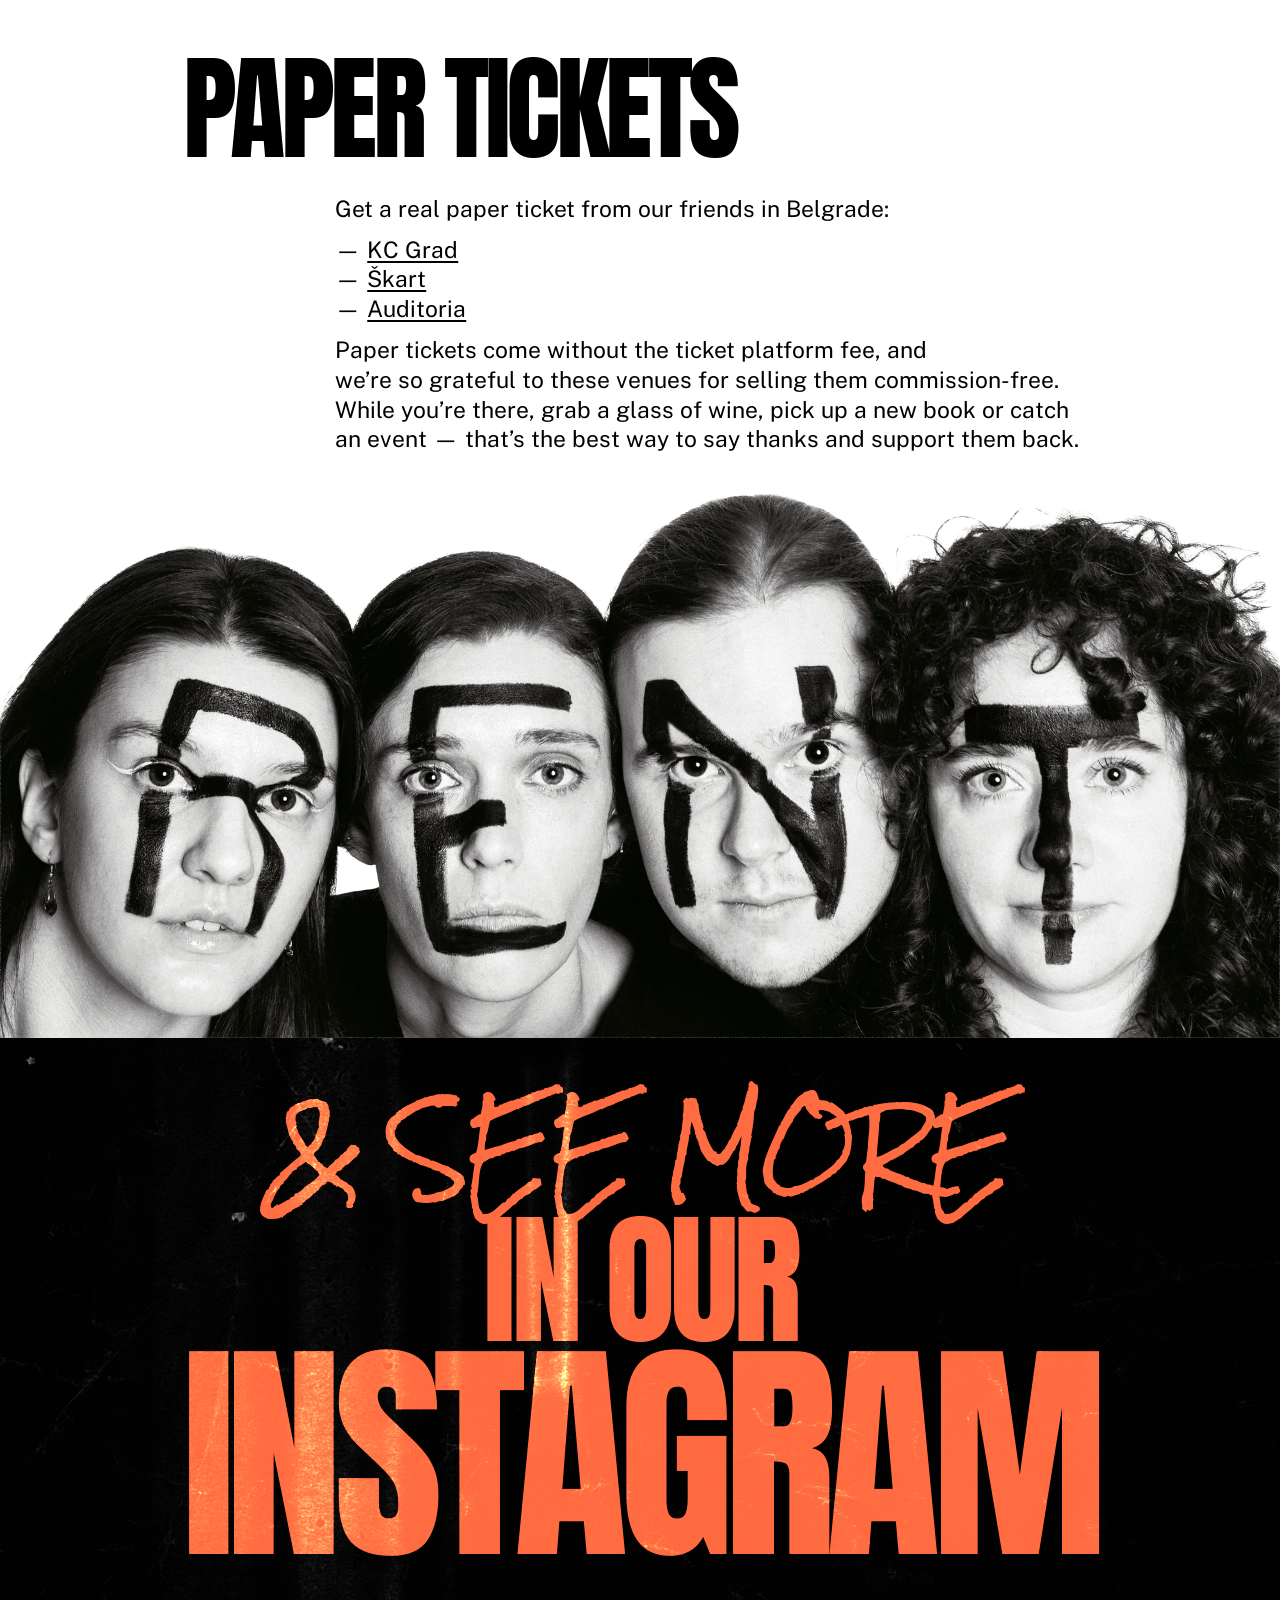
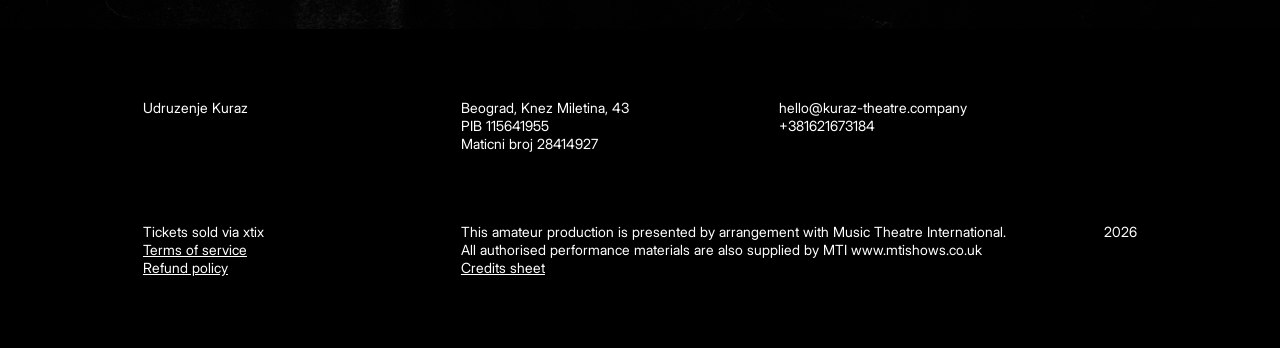
==== commit 48236c1e: "Team: Lisa Corsi also producer Co-Authored-By: Claude Opus 5.5 <noreply@anthropic.com> Claude-Sessio" ====
--- a/index.html
+++ b/index.html
@@ -17,8 +17,8 @@
 <link rel="icon" type="image/png" sizes="32x32" href="favicon-32.png">
 <link rel="apple-touch-icon" href="apple-touch-icon.png">
 <script defer src="https://cloud.umami.is/script.js" data-website-id="f77260aa-2fc8-4497-9ee6-ddd14eaf5aa1"></script>
-<link rel="stylesheet" href="fonts.css?v=202611251245">
-<link rel="stylesheet" href="style.css?v=202611251245">
+<link rel="stylesheet" href="fonts.css?v=202611251246">
+<link rel="stylesheet" href="style.css?v=202611251246">
 <meta name="facebook-domain-verification" content="i68s8gtmrcw4w36nhd83ecqmzk69k4" />
 <!-- Meta Pixel Code -->
 <script>
@@ -110,7 +110,7 @@
     <h2 class="sx__h t a" style="--d:150;--m:56" data-i18n="about_h">WHAT IS “RENT”</h2>
     <div class="sx__body">
       <p class="sx__p o-l4" data-i18n="dx_ab1">RENT is a rock musical by Jonathan Larson about a year in the life of a group of young artists in New York in the early nineties. They can’t pay the rent, they fall in love, they lose each other, and they’re right in the middle of the AIDS crisis.</p>
-      <div class="sx-img o-l4" style="--r:1600/1122"><img src="images/home/original-cast.jpg?v=202611251245" alt="Original RENT cast, 1996"></div>
+      <div class="sx-img o-l4" style="--r:1600/1122"><img src="images/home/original-cast.jpg?v=202611251246" alt="Original RENT cast, 1996"></div>
       <p class="sx__p o-r4" data-i18n="dx_ab2">Larson wrote it about his own friends and neighbourhood. He died suddenly, at age 35, the night before the first preview of the show, and never saw what came next: RENT moved to Broadway, won the Pulitzer Prize and four Tony Awards (including Best Musical), ran for twelve years and became one of the most iconic musicals ever written.</p>
       <p class="sx__p o-l2" data-i18n="dx_ab3">People get sick, fall in and out of love, behave like complete assholes — often all in the same song. Somehow, you end up rooting for them. Larson took Puccini’s La Bohème and moved it to 1990s New York.</p>
       <p class="sx__q o-l2" data-i18n="dx_abq">Thirty years later, we’re bringing his New York to Belgrade, and it feels just as relevant here and now.</p>
@@ -148,7 +148,7 @@
     <h2 class="sx__h t a" style="--d:150;--m:56" data-i18n="team_h">TEAM</h2>
     <div class="sx__body">
       <p class="sx__p o-l2" data-i18n="dx_tm1">We’re a cast and crew from Serbia, Russia and the US who decided to stage a Broadway musical with whatever time and money we could offer. We did it because we love this show deeply, and because right now Belgrade needs this story more than ever.</p>
-      <div class="sx-img o-l4" style="--r:1045/840;--op:50% 64%"><video autoplay muted loop playsinline webkit-playsinline preload="auto" poster="images/team-poster.jpg?v=202611251245" aria-label="RENT team"><source src="images/team.mp4?v=202611251245" type="video/mp4"><source src="images/team.webm?v=202611251245" type="video/webm"></video></div>
+      <div class="sx-img o-l4" style="--r:1045/840;--op:50% 64%"><video autoplay muted loop playsinline webkit-playsinline preload="auto" poster="images/team-poster.jpg?v=202611251246" aria-label="RENT team"><source src="images/team.mp4?v=202611251246" type="video/mp4"><source src="images/team.webm?v=202611251246" type="video/webm"></video></div>
       <a class="sx__q sx__link o-l4" href="team/" data-i18n="dx_tmlink">get to know us better</a>
     </div>
 </section>
@@ -250,10 +250,10 @@
 <!-- ===== MOBILE STICKY CTA ===== -->
 <a href="#tickets" class="cta-bar cta-bar--fixed" data-i18n="cta_buy">BUY A TICKET</a>
 
-<script src="i18n.js?v=202611251245"></script>
-<script src="main.js?v=202611251245"></script>
+<script src="i18n.js?v=202611251246"></script>
+<script src="main.js?v=202611251246"></script>
 <script src="https://hub.xtix.ai/static/scripts/widget/xtixwidget.js"></script>
-<script src="fx.js?v=202611251245"></script>
+<script src="fx.js?v=202611251246"></script>
 <!-- Meta Pixel: "buy a ticket" links only scroll to the widget -->
 <script>
 document.querySelectorAll('a[href$="#tickets"]').forEach(function(el){
